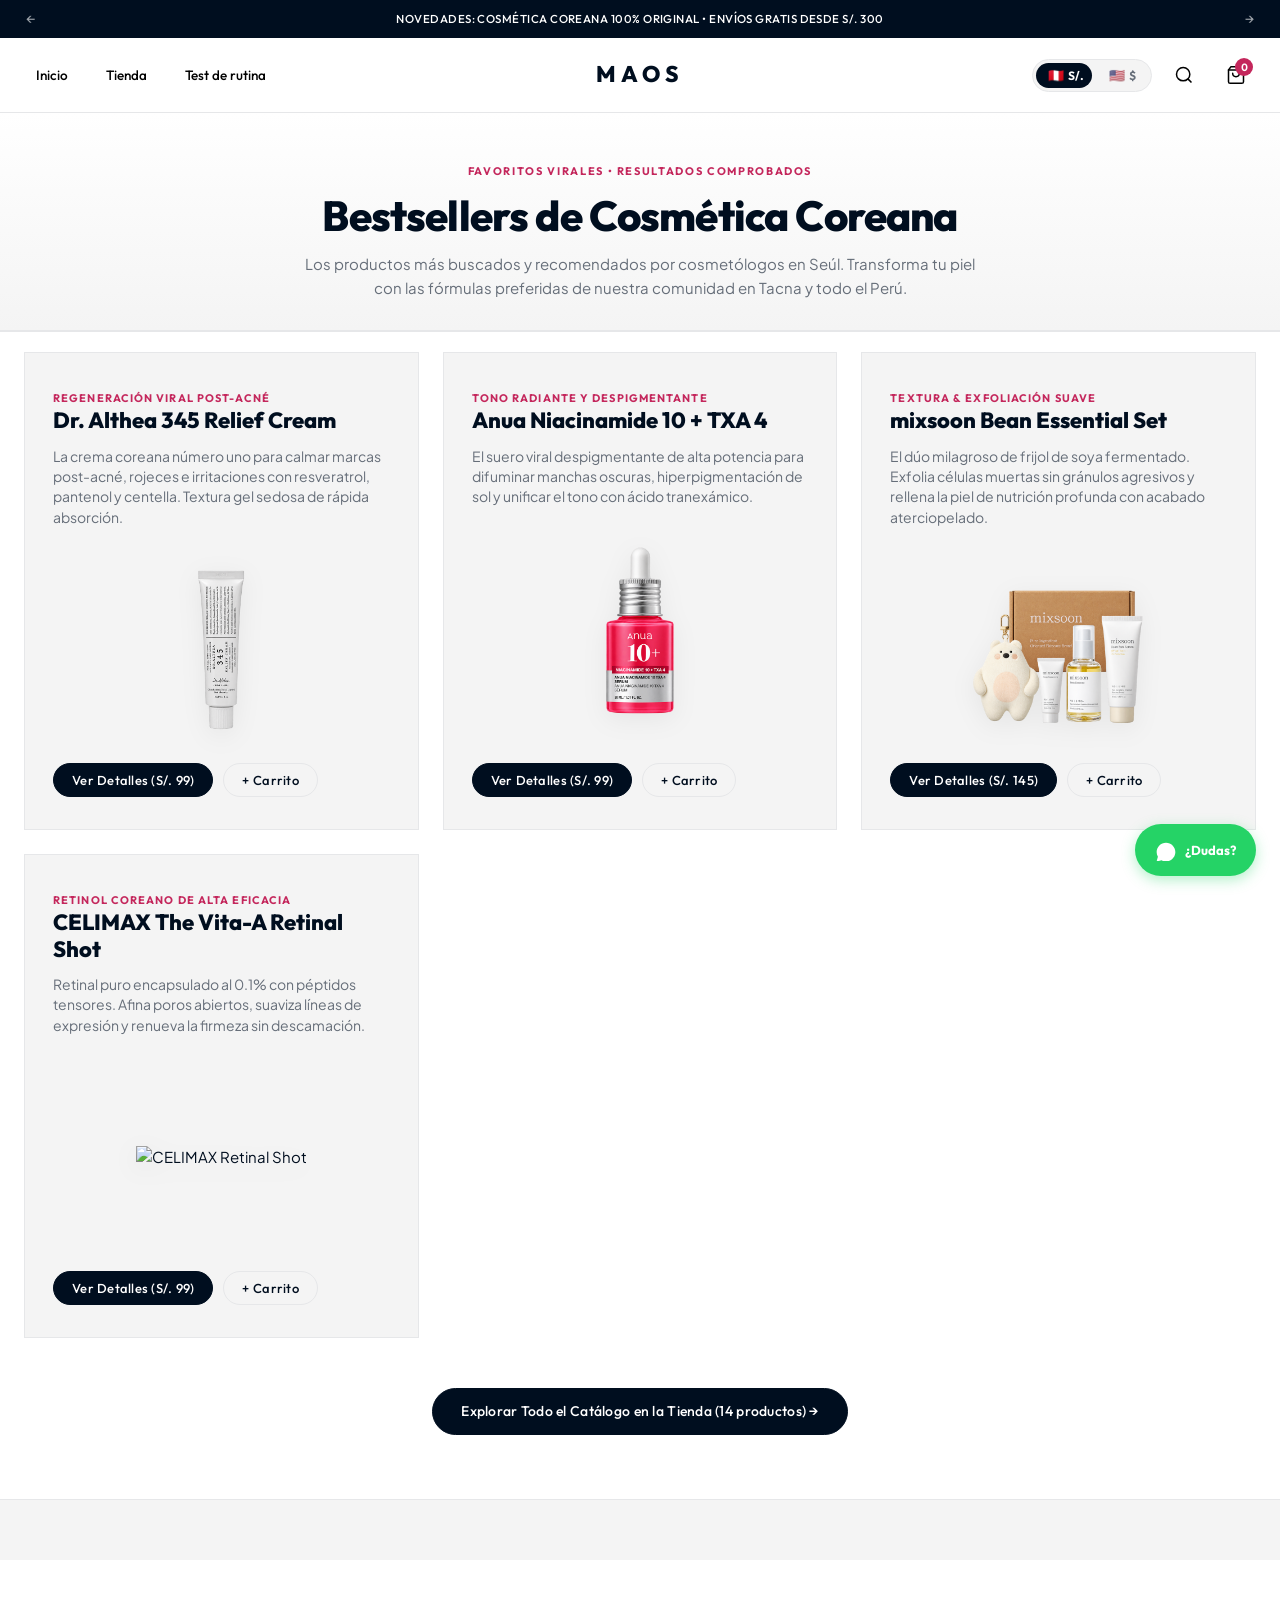
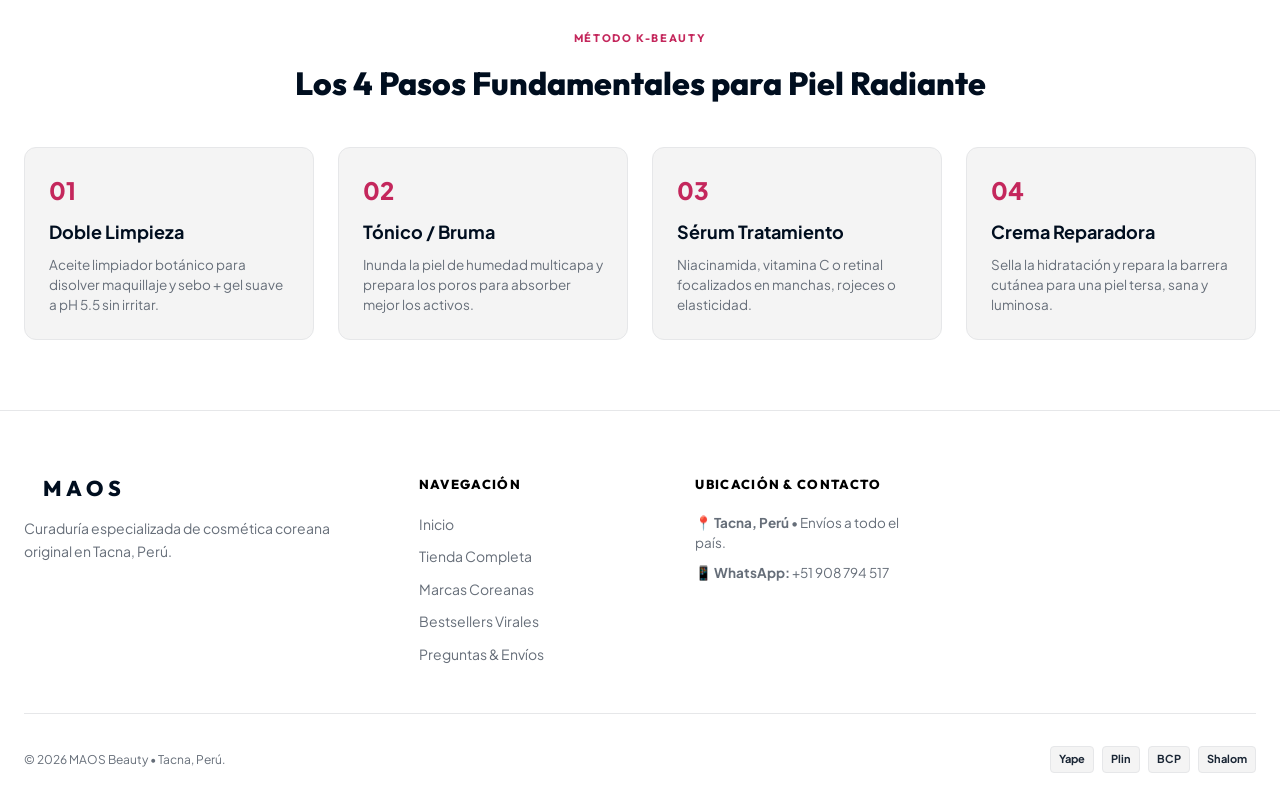
==== bestsellers.html @ 3d64fbd2 "maos.v1" ====
<!DOCTYPE html>
<html lang="es">

<head>
  <meta charset="UTF-8" />
  <meta name="viewport" content="width=device-width, initial-scale=1.0" />
  <title>Bestsellers Coreanos • MAOS Skincare Tacna, Perú</title>
  <meta name="description"
    content="Los productos de cosmética coreana más amados y virales en MAOS Tacna: Dr. Althea 345 Cream, Anua Niacinamida TXA, Mixsoon Bean Set y más." />

  <!-- Open Graph -->
  <meta property="og:title" content="Bestsellers • MAOS Skincare Coreano" />
  <meta property="og:description" content="Las fórmulas coreanas virales con resultados comprobados en Tacna y Perú." />
  <meta property="og:type" content="website" />
  <meta property="og:image" content="assets/hero_lifestyle.jpg" />

  <!-- Google Fonts & Stylesheet -->
  <link rel="stylesheet" href="index.css?v=9" />
  <link rel="icon" href="assets/logo.png" type="image/png" />
</head>

<body>

  <!-- TOP ANNOUNCEMENT BAR (From reference screenshot 1 & 2) -->
  <div class="top-announcement-bar" id="announcementBar">
    <button class="announcement-nav-btn" id="announcementPrev" aria-label="Anterior">←</button>
    <div class="announcement-text-wrap">
      <span class="announcement-text" id="announcementText">
        Novedades: Cosmética Coreana 100% Original • Envíos gratis desde S/. 300
      </span>
    </div>
    <button class="announcement-nav-btn" id="announcementNext" aria-label="Siguiente">→</button>
  </div>

  <!-- SITE HEADER (Desktop: 3 Options • Mobile: Screenshot 2, 3, 5) -->
  <header class="site-header">
    <div class="header-container">
      <!-- Mobile Left Cluster: 2-line Minimalist Hamburger + Search (Screenshot 2, 3, 5) -->
      <div class="header-left-cluster">
        <button class="mobile-menu-toggle" id="mobileMenuToggle" onclick="openMobileMenu()" aria-label="Abrir menú">
          <svg viewBox="0 0 24 24" width="22" height="22" fill="none" stroke="currentColor" stroke-width="2" stroke-linecap="round">
            <line x1="4" y1="9" x2="20" y2="9"></line>
            <line x1="4" y1="15" x2="20" y2="15"></line>
          </svg>
        </button>
        <a href="tienda.html" class="header-search-icon-btn" title="Buscar productos" aria-label="Buscar">
          <svg viewBox="0 0 24 24" width="20" height="20" fill="none" stroke="currentColor" stroke-width="2" stroke-linecap="round" stroke-linejoin="round">
            <circle cx="11" cy="11" r="8"></circle>
            <line x1="21" y1="21" x2="16.65" y2="16.65"></line>
          </svg>
        </a>
      </div>

      <!-- Desktop Left Navigation: EXACTLY 3 OPTIONS (Inicio, Tienda, Test de rutina) -->
      <nav class="nav-left" id="navLeft" aria-label="Navegación principal">
        <a href="index.html" class="nav-link">Inicio</a>
        <a href="tienda.html" class="nav-link">Tienda</a>
        <a href="#rutinas" class="nav-link" id="navRutinaLink" onclick="openQuiz(); return false;">Test de rutina</a>
      </nav>

      <!-- Center Brand Logo (Pure SVG "MAOS") -->
      <div class="brand-center">
        <a href="index.html" class="brand-logo-wrap" aria-label="MAOS Skincare Inicio">
          <svg class="brand-logo-svg" viewBox="0 0 140 34" width="130" height="32" fill="currentColor">
            <text x="50%" y="25" text-anchor="middle" font-family="'Outfit', sans-serif" font-size="26" font-weight="800" letter-spacing="0.22em">MAOS</text>
          </svg>
        </a>
      </div>

      <!-- Right Utility Cluster -->
      <div class="header-utilities">
        <!-- Currency Toggle Switch (Soles ↔ USD) -->
        <div class="currency-toggle" id="currencyToggle" title="Cambiar moneda" role="radiogroup">
          <div class="currency-toggle-slider" id="currencySlider"></div>
          <button class="currency-toggle-btn active" data-currency="PEN" role="radio" aria-checked="true"><span class="currency-flag">🇵🇪</span> S/.</button>
          <button class="currency-toggle-btn" data-currency="USD" role="radio" aria-checked="false"><span class="currency-flag">🇺🇸</span> $</button>
        </div>

        <a href="tienda.html" class="icon-btn desktop-search-btn" title="Buscar productos" aria-label="Buscar">
          <svg viewBox="0 0 24 24" fill="none" stroke="currentColor"><circle cx="11" cy="11" r="8"></circle><line x1="21" y1="21" x2="16.65" y2="16.65"></line></svg>
        </a>

        <button class="icon-btn header-cart-btn" id="cartBtn" onclick="openCart()" title="Ver carrito" aria-label="Carrito">
          <svg viewBox="0 0 24 24" width="22" height="22" fill="none" stroke="currentColor" stroke-width="1.8" stroke-linecap="round" stroke-linejoin="round">
            <path d="M6 2L3 6v14a2 2 0 0 0 2 2h14a2 2 0 0 0 2-2V6l-3-4z"></path>
            <line x1="3" y1="6" x2="21" y2="6"></line>
            <path d="M16 10a4 4 0 0 1-8 0"></path>
          </svg>
          <span class="cart-badge" id="cartBadge">0</span>
        </button>
      </div>
    </div>
  </header>

  <!-- MOBILE FULLSCREEN DRAWER (Inspired by A-dam Screenshot 1) -->
  <div class="mobile-drawer-overlay" id="mobileDrawerOverlay"></div>
  <aside class="mobile-menu-drawer" id="mobileMenuDrawer" aria-hidden="true">
    <div class="mobile-drawer-header">
      <div class="mobile-drawer-left">
        <button class="mobile-drawer-close-btn" id="mobileDrawerClose" aria-label="Cerrar menú">
          <svg viewBox="0 0 24 24" width="22" height="22" fill="none" stroke="currentColor" stroke-width="2" stroke-linecap="round">
            <line x1="18" y1="6" x2="6" y2="18"></line>
            <line x1="6" y1="6" x2="18" y2="18"></line>
          </svg>
        </button>
        <a href="tienda.html" class="mobile-drawer-search-btn" title="Buscar productos" onclick="closeMobileMenu();">
          <svg viewBox="0 0 24 24" width="20" height="20" fill="none" stroke="currentColor" stroke-width="2" stroke-linecap="round" stroke-linejoin="round">
            <circle cx="11" cy="11" r="8"></circle>
            <line x1="21" y1="21" x2="16.65" y2="16.65"></line>
          </svg>
        </a>
      </div>
      <div class="mobile-drawer-brand">
        <svg viewBox="0 0 140 34" width="110" height="26" fill="currentColor">
          <text x="50%" y="24" text-anchor="middle" font-family="'Outfit', sans-serif" font-size="24" font-weight="800" letter-spacing="0.22em">MAOS</text>
        </svg>
      </div>
      <div class="mobile-drawer-right">
        <button class="icon-btn" onclick="closeMobileMenu(); openCart();" aria-label="Carrito">
          <svg viewBox="0 0 24 24" width="22" height="22" fill="none" stroke="currentColor" stroke-width="1.8">
            <path d="M6 2L3 6v14a2 2 0 0 0 2 2h14a2 2 0 0 0 2-2V6l-3-4z"></path>
            <line x1="3" y1="6" x2="21" y2="6"></line>
            <path d="M16 10a4 4 0 0 1-8 0"></path>
          </svg>
          <span class="cart-badge mobile-menu-cart-badge">0</span>
        </button>
      </div>
    </div>

    <!-- Big Bold Navigation Links (Screenshot 1: Shop, Campaigns, Over ons...) -->
    <nav class="mobile-drawer-nav">
      <a href="index.html" class="mobile-drawer-link">Inicio</a>
      <a href="tienda.html" class="mobile-drawer-link">Tienda</a>
      <a href="#rutinas" class="mobile-drawer-link" onclick="closeMobileMenu(); openQuiz(); return false;">Test de rutina</a>
    </nav>

    <!-- Bottom Footer of Drawer (Screenshot 1) -->
    <div class="mobile-drawer-footer">
      <div class="mobile-drawer-socials">
        <a href="https://instagram.com" target="_blank" aria-label="Instagram" class="mobile-social-icon">
          <svg viewBox="0 0 24 24" width="20" height="20" fill="none" stroke="currentColor" stroke-width="2"><rect x="2" y="2" width="20" height="20" rx="5" ry="5"></rect><path d="M16 11.37A4 4 0 1 1 12.63 8 4 4 0 0 1 16 11.37z"></path><line x1="17.5" y1="6.5" x2="17.51" y2="6.5"></line></svg>
        </a>
        <a href="https://tiktok.com" target="_blank" aria-label="TikTok" class="mobile-social-icon">
          <svg viewBox="0 0 24 24" width="20" height="20" fill="currentColor"><path d="M19.59 6.69a4.83 4.83 0 0 1-3.77-4.25V2h-3.45v13.67a2.89 2.89 0 0 1-5.2 1.74 2.89 2.89 0 0 1 2.31-4.64 2.93 2.93 0 0 1 .88.13V9.4a6.84 6.84 0 0 0-1-.05A6.33 6.33 0 0 0 3 15.68 6.34 6.34 0 0 0 9.34 22a6.34 6.34 0 0 0 6.34-6.34V9.05a8.21 8.21 0 0 0 4.91 1.64v-3.5a4.78 4.78 0 0 1-1-.5z"/></svg>
        </a>
        <a href="https://wa.me/51908794517" target="_blank" aria-label="WhatsApp" class="mobile-social-icon">
          <svg viewBox="0 0 24 24" width="20" height="20" fill="currentColor"><path d="M12.031 6.172c-3.181 0-5.767 2.586-5.768 5.766-.001 1.298.38 2.27 1.019 3.287l-.582 2.128 2.182-.573c.978.58 1.911.928 3.145.929 3.178 0 5.767-2.587 5.768-5.766.001-3.187-2.575-5.77-5.764-5.771zm3.392 8.244c-.144.405-.837.774-1.17.824-.299.045-.677.063-1.092-.069-.252-.08-.575-.187-.988-.365-1.739-.751-2.874-2.502-2.961-2.617-.087-.116-.708-.94-.708-1.793s.448-1.273.607-1.446c.159-.173.346-.217.462-.217l.332.007c.106.005.249-.04.39.299.144.347.491 1.2.534 1.287.043.087.072.188.014.303-.058.116-.087.188-.173.289l-.26.303c-.087.087-.177.182-.076.356.101.174.449.741.964 1.201.662.591 1.221.774 1.394.861.174.086.275.072.376-.044.101-.116.433-.506.549-.68.116-.173.231-.144.39-.086s1.011.477 1.184.564.289.13.332.202c.045.072.045.419-.1.824zm-3.423-10.416c-5.632 0-10.21 4.578-10.21 10.209 0 1.802.47 3.558 1.365 5.109l-1.455 5.314 5.457-1.432c1.488.812 3.167 1.24 4.843 1.241 5.631 0 10.21-4.578 10.21-10.209 0-5.631-4.579-10.231-10.21-10.231z"/></svg>
        </a>
      </div>
      
      <div class="mobile-drawer-bottom-bar">
        <div class="mobile-currency-select-wrap">
          <span id="mobileCurrencyFlag">🇵🇪</span>
          <select id="mobileCurrencySelect" aria-label="Cambiar moneda">
            <option value="PEN" selected>Soles (S/.)</option>
            <option value="USD">USD ($)</option>
          </select>
        </div>
        <a href="https://wa.me/51908794517" target="_blank" class="mobile-drawer-whatsapp-link">
          <svg viewBox="0 0 24 24" width="16" height="16" fill="currentColor">
            <path d="M12.031 6.172c-3.181 0-5.767 2.586-5.768 5.766-.001 1.298.38 2.27 1.019 3.287l-.582 2.128 2.182-.573c.978.58 1.911.928 3.145.929 3.178 0 5.767-2.587 5.768-5.766.001-3.187-2.575-5.77-5.764-5.771zm3.392 8.244c-.144.405-.837.774-1.17.824-.299.045-.677.063-1.092-.069-.252-.08-.575-.187-.988-.365-1.739-.751-2.874-2.502-2.961-2.617-.087-.116-.708-.94-.708-1.793s.448-1.273.607-1.446c.159-.173.346-.217.462-.217l.332.007c.106.005.249-.04.39.299.144.347.491 1.2.534 1.287.043.087.072.188.014.303-.058.116-.087.188-.173.289l-.26.303c-.087.087-.177.182-.076.356.101.174.449.741.964 1.201.662.591 1.221.774 1.394.861.174.086.275.072.376-.044.101-.116.433-.506.549-.68.116-.173.231-.144.39-.086s1.011.477 1.184.564.289.13.332.202c.045.072.045.419-.1.824zm-3.423-10.416c-5.632 0-10.21 4.578-10.21 10.209 0 1.802.47 3.558 1.365 5.109l-1.455 5.314 5.457-1.432c1.488.812 3.167 1.24 4.843 1.241 5.631 0 10.21-4.578 10.21-10.209 0-5.631-4.579-10.231-10.21-10.231z"/>
          </svg>
          <span>Asesoría Tacna</span>
        </a>
      </div>
    </div>
  </aside>

  <main>
    <!-- PAGE HERO -->
    <section class="catalog-page-hero">
      <div class="container">
        <div class="catalog-page-hero-inner">
          <span class="editorial-eyebrow">FAVORITOS VIRALES • RESULTADOS COMPROBADOS</span>
          <h1 class="catalog-hero-title">Bestsellers de Cosmética Coreana</h1>
          <p class="catalog-hero-desc">
            Los productos más buscados y recomendados por cosmetólogos en Seúl. Transforma tu piel con las fórmulas preferidas de nuestra comunidad en Tacna y todo el Perú.
          </p>
        </div>
      </div>
    </section>

    <!-- SPOTLIGHT GRID -->
    <section class="featured-spotlight-section" style="padding-top: 20px;">
      <div class="container">
        <div class="spotlight-grid">
          <!-- Spotlight 1 -->
          <div class="spotlight-card">
            <div>
              <span class="spotlight-eyebrow">REGENERACIÓN VIRAL POST-ACNÉ</span>
              <h3 class="spotlight-title">Dr. Althea 345 Relief Cream</h3>
              <p class="spotlight-desc">
                La crema coreana número uno para calmar marcas post-acné, rojeces e irritaciones con resveratrol, pantenol y centella. Textura gel sedosa de rápida absorción.
              </p>
            </div>
            <div class="spotlight-img-wrap">
              <img src="assets/products/dr-althea-345-relief-cream.png" alt="Dr Althea 345 Relief Cream" />
            </div>
            <div style="display: flex; gap: 10px; margin-top: auto;">
              <button class="btn-pill btn-pill-primary btn-pill-sm" onclick="openQuickView('dr-althea-345-relief-cream')">
                Ver Detalles (S/. 99)
              </button>
              <button class="btn-pill btn-pill-ghost btn-pill-sm" onclick="addToCartDirect('dr-althea-345-relief-cream')">
                + Carrito
              </button>
            </div>
          </div>

          <!-- Spotlight 2 -->
          <div class="spotlight-card">
            <div>
              <span class="spotlight-eyebrow">TONO RADIANTE Y DESPIGMENTANTE</span>
              <h3 class="spotlight-title">Anua Niacinamide 10 + TXA 4</h3>
              <p class="spotlight-desc">
                El suero viral despigmentante de alta potencia para difuminar manchas oscuras, hiperpigmentación de sol y unificar el tono con ácido tranexámico.
              </p>
            </div>
            <div class="spotlight-img-wrap">
              <img src="assets/products/anua-niacinamide-10-txa-4.png" alt="Anua Niacinamide TXA Serum" />
            </div>
            <div style="display: flex; gap: 10px; margin-top: auto;">
              <button class="btn-pill btn-pill-primary btn-pill-sm" onclick="openQuickView('anua-niacinamide-10-txa-4')">
                Ver Detalles (S/. 99)
              </button>
              <button class="btn-pill btn-pill-ghost btn-pill-sm" onclick="addToCartDirect('anua-niacinamide-10-txa-4')">
                + Carrito
              </button>
            </div>
          </div>

          <!-- Spotlight 3 -->
          <div class="spotlight-card">
            <div>
              <span class="spotlight-eyebrow">TEXTURA & EXFOLIACIÓN SUAVE</span>
              <h3 class="spotlight-title">mixsoon Bean Essential Set</h3>
              <p class="spotlight-desc">
                El dúo milagroso de frijol de soya fermentado. Exfolia células muertas sin gránulos agresivos y rellena la piel de nutrición profunda con acabado aterciopelado.
              </p>
            </div>
            <div class="spotlight-img-wrap">
              <img src="assets/products/mixsoon-bean-essential-skincare-set.png" alt="mixsoon Bean Essential Set" />
            </div>
            <div style="display: flex; gap: 10px; margin-top: auto;">
              <button class="btn-pill btn-pill-primary btn-pill-sm" onclick="openQuickView('mixsoon-bean-essential-skincare-set')">
                Ver Detalles (S/. 145)
              </button>
              <button class="btn-pill btn-pill-ghost btn-pill-sm" onclick="addToCartDirect('mixsoon-bean-essential-skincare-set')">
                + Carrito
              </button>
            </div>
          </div>

          <!-- Spotlight 4 -->
          <div class="spotlight-card">
            <div>
              <span class="spotlight-eyebrow">RETINOL COREANO DE ALTA EFICACIA</span>
              <h3 class="spotlight-title">CELIMAX The Vita-A Retinal Shot</h3>
              <p class="spotlight-desc">
                Retinal puro encapsulado al 0.1% con péptidos tensores. Afina poros abiertos, suaviza líneas de expresión y renueva la firmeza sin descamación.
              </p>
            </div>
            <div class="spotlight-img-wrap">
              <img src="assets/products/celimax-the-vita-a-retinal-shot-tightening-booster.png" alt="CELIMAX Retinal Shot" />
            </div>
            <div style="display: flex; gap: 10px; margin-top: auto;">
              <button class="btn-pill btn-pill-primary btn-pill-sm" onclick="openQuickView('celimax-the-vita-a-retinal-shot-tightening-booster')">
                Ver Detalles (S/. 99)
              </button>
              <button class="btn-pill btn-pill-ghost btn-pill-sm" onclick="addToCartDirect('celimax-the-vita-a-retinal-shot-tightening-booster')">
                + Carrito
              </button>
            </div>
          </div>
        </div>

        <div style="text-align: center; margin-top: 50px;">
          <a href="tienda.html" class="btn-pill btn-pill-primary">
            Explorar Todo el Catálogo en la Tienda (14 productos) →
          </a>
        </div>
      </div>
    </section>

    <!-- ROUTINE STEPS GUIDE -->
    <section class="routine-steps-section" style="padding: 70px 0; background: #fff; margin-top: 60px;">
      <div class="container">
        <div style="text-align: center; margin-bottom: 40px;">
          <span class="editorial-eyebrow">MÉTODO K-BEAUTY</span>
          <h2 style="font-family: var(--font-display); font-size: 32px; font-weight: 800; color: var(--color-midcurrent-navy);">
            Los 4 Pasos Fundamentales para Piel Radiante
          </h2>
        </div>

        <div style="display: grid; grid-template-columns: repeat(auto-fit, minmax(240px, 1fr)); gap: 24px;">
          <div style="background: var(--color-morning-mist); padding: 24px; border-radius: 12px; border: 1px solid var(--color-cloud-veil);">
            <span style="font-size: 24px; font-weight: 800; color: var(--color-deep-cobalt);">01</span>
            <h3 style="font-size: 18px; margin: 10px 0;">Doble Limpieza</h3>
            <p style="font-size: 13.5px; color: var(--color-slate-gray); line-height: 1.5;">Aceite limpiador botánico para disolver maquillaje y sebo + gel suave a pH 5.5 sin irritar.</p>
          </div>
          <div style="background: var(--color-morning-mist); padding: 24px; border-radius: 12px; border: 1px solid var(--color-cloud-veil);">
            <span style="font-size: 24px; font-weight: 800; color: var(--color-deep-cobalt);">02</span>
            <h3 style="font-size: 18px; margin: 10px 0;">Tónico / Bruma</h3>
            <p style="font-size: 13.5px; color: var(--color-slate-gray); line-height: 1.5;">Inunda la piel de humedad multicapa y prepara los poros para absorber mejor los activos.</p>
          </div>
          <div style="background: var(--color-morning-mist); padding: 24px; border-radius: 12px; border: 1px solid var(--color-cloud-veil);">
            <span style="font-size: 24px; font-weight: 800; color: var(--color-deep-cobalt);">03</span>
            <h3 style="font-size: 18px; margin: 10px 0;">Sérum Tratamiento</h3>
            <p style="font-size: 13.5px; color: var(--color-slate-gray); line-height: 1.5;">Niacinamida, vitamina C o retinal focalizados en manchas, rojeces o elasticidad.</p>
          </div>
          <div style="background: var(--color-morning-mist); padding: 24px; border-radius: 12px; border: 1px solid var(--color-cloud-veil);">
            <span style="font-size: 24px; font-weight: 800; color: var(--color-deep-cobalt);">04</span>
            <h3 style="font-size: 18px; margin: 10px 0;">Crema Reparadora</h3>
            <p style="font-size: 13.5px; color: var(--color-slate-gray); line-height: 1.5;">Sella la hidratación y repara la barrera cutánea para una piel tersa, sana y luminosa.</p>
          </div>
        </div>
      </div>
    </section>
  </main>

  <!-- QUICK VIEW & CART MODALS -->
  <div class="modal-backdrop" id="quickViewModal" aria-hidden="true">
    <div class="quickview-card" role="dialog" aria-modal="true">
      <button class="modal-close-btn" id="quickViewClose" aria-label="Cerrar modal">✕</button>
      <div id="quickViewBody" style="display: contents;"></div>
    </div>
  </div>

  <div class="modal-backdrop" id="quizModal" aria-hidden="true">
    <div class="quiz-card" role="dialog" aria-modal="true">
      <button class="modal-close-btn" id="quizClose" aria-label="Cerrar test">✕</button>
      <div class="quiz-step active" id="quizStep1">
        <h3>Paso 1: ¿Cómo describirías tu piel?</h3>
        <p class="subtitle">Selecciona la opción que mejor represente tu estado diario:</p>
        <div class="quiz-options-grid">
          <button class="quiz-opt-btn" onclick="selectQuizType('grasa')"><strong>Mixta a Grasa</strong></button>
          <button class="quiz-opt-btn" onclick="selectQuizType('seca')"><strong>Seca a Deshidratada</strong></button>
          <button class="quiz-opt-btn" onclick="selectQuizType('sensible')"><strong>Sensible / Reactiva</strong></button>
          <button class="quiz-opt-btn" onclick="selectQuizType('normal')"><strong>Equilibrada / Normal</strong></button>
        </div>
      </div>
      <div class="quiz-step" id="quizStep2">
        <h3>Paso 2: ¿Cuál es tu objetivo prioritario?</h3>
        <div class="quiz-options-grid">
          <button class="quiz-opt-btn" onclick="selectQuizGoal('manchas')"><strong>Manchas & Tono</strong></button>
          <button class="quiz-opt-btn" onclick="selectQuizGoal('rojeces')"><strong>Calmar Rojeces</strong></button>
          <button class="quiz-opt-btn" onclick="selectQuizGoal('antiedad')"><strong>Firmeza & Poros</strong></button>
          <button class="quiz-opt-btn" onclick="selectQuizGoal('hidratacion')"><strong>Glass Skin</strong></button>
        </div>
      </div>
      <div class="quiz-step" id="quizStep3">
        <h3>¡Tu Diagnóstico de Belleza está Listo!</h3>
        <div id="quizResultsContainer"></div>
      </div>
    </div>
  </div>

  <!-- SLIDE-OUT CART DRAWER (Screenshot 4) -->
  <div class="cart-drawer-backdrop" id="cartDrawerBackdrop" aria-hidden="true">
    <div class="cart-drawer" role="dialog" aria-modal="true" aria-labelledby="cartDrawerTitle">
      <div class="cart-drawer-header">
        <button class="cart-drawer-round-close" id="cartCloseBtn" aria-label="Cerrar carrito">
          <svg viewBox="0 0 24 24" width="18" height="18" fill="none" stroke="currentColor" stroke-width="2.5" stroke-linecap="round">
            <line x1="18" y1="6" x2="6" y2="18"></line>
            <line x1="6" y1="6" x2="18" y2="18"></line>
          </svg>
        </button>
        <div class="cart-drawer-title-wrap">
          <svg viewBox="0 0 24 24" width="20" height="20" fill="none" stroke="currentColor" stroke-width="1.8">
            <path d="M6 2L3 6v14a2 2 0 0 0 2 2h14a2 2 0 0 0 2-2V6l-3-4z"></path>
            <line x1="3" y1="6" x2="21" y2="6"></line>
            <path d="M16 10a4 4 0 0 1-8 0"></path>
          </svg>
          <h3 class="cart-drawer-title" id="cartDrawerTitle">
            Tu Carrito <span id="cartHeaderCount">(0)</span>
          </h3>
        </div>
      </div>

      <!-- Free Shipping Meter (Threshold: S/. 300) -->
      <div class="cart-shipping-meter">
        <div class="shipping-meter-text" id="cartShippingStatus">
          Te faltan <strong>S/. 300</strong> para obtener <strong>ENVÍO GRATIS</strong>
        </div>
        <div class="shipping-progress-track">
          <div class="shipping-progress-bar" id="cartShippingBar"></div>
        </div>
      </div>

      <!-- Items List -->
      <div class="cart-items-container" id="cartItemsList">
        <!-- Injected by app.js -->
      </div>

      <!-- Cart Drawer Footer (Screenshot 4) -->
      <div class="cart-drawer-footer">
        <div class="cart-summary-total-row">
          <span class="cart-total-label">TOTAL</span>
          <span class="cart-total-value" id="cartTotal">S/. 0</span>
        </div>

        <div class="cart-footer-actions">
          <button class="btn-whatsapp-checkout" id="btnWhatsAppCheckout">
            Finalizar Pedido por WhatsApp
          </button>
        </div>
        <p class="cart-checkout-disclaimer">
          Precios en Soles (o USD) • Envíos a todo el Perú desde Tacna
        </p>
      </div>
    </div>
  </div>

  <button class="whatsapp-widget" id="whatsappWidget" aria-label="WhatsApp">
    <svg viewBox="0 0 24 24"><path d="M12.031 6.172c-3.181 0-5.767 2.586-5.768 5.766-.001 1.298.38 2.27 1.019 3.287l-.582 2.128 2.182-.573c.978.58 1.911.928 3.145.929 3.178 0 5.767-2.587 5.768-5.766.001-3.187-2.575-5.77-5.764-5.771zm3.392 8.244c-.144.405-.837.774-1.17.824-.299.045-.677.063-1.092-.069-.252-.08-.575-.187-.988-.365-1.739-.751-2.874-2.502-2.961-2.617-.087-.116-.708-.94-.708-1.793s.448-1.273.607-1.446c.159-.173.346-.217.462-.217l.332.007c.106.005.249-.04.39.299.144.347.491 1.2.534 1.287.043.087.072.188.014.303-.058.116-.087.188-.173.289l-.26.303c-.087.087-.177.182-.076.356.101.174.449.741.964 1.201.662.591 1.221.774 1.394.861.174.086.275.072.376-.044.101-.116.433-.506.549-.68.116-.173.231-.144.39-.086s1.011.477 1.184.564.289.13.332.202c.045.072.045.419-.1.824zm-3.423-10.416c-5.632 0-10.21 4.578-10.21 10.209 0 1.802.47 3.558 1.365 5.109l-1.455 5.314 5.457-1.432c1.488.812 3.167 1.24 4.843 1.241 5.631 0 10.21-4.578 10.21-10.209 0-5.631-4.579-10.231-10.21-10.231z" /></svg>
    <span>¿Dudas?</span>
  </button>

  <div class="toast-container" id="toastContainer"></div>

  <!-- SITE FOOTER -->
  <footer class="site-footer">
    <div class="container">
      <div class="footer-top-grid">
        <div class="footer-brand-col">
          <svg class="footer-logo-svg" viewBox="0 0 140 34" width="120" height="28" fill="var(--color-midcurrent-navy)"><text x="50%" y="25" text-anchor="middle" font-family="'Outfit', sans-serif" font-size="26" font-weight="800" letter-spacing="0.22em">MAOS</text></svg>
          <p>Curaduría especializada de cosmética coreana original en Tacna, Perú.</p>
        </div>
        <div class="footer-col">
          <h4>Navegación</h4>
          <ul>
            <li><a href="index.html">Inicio</a></li>
            <li><a href="tienda.html">Tienda Completa</a></li>
            <li><a href="marcas.html">Marcas Coreanas</a></li>
            <li><a href="bestsellers.html">Bestsellers Virales</a></li>
            <li><a href="preguntas.html">Preguntas & Envíos</a></li>
          </ul>
        </div>
        <div class="footer-col">
          <h4>Ubicación & Contacto</h4>
          <p style="font-size: 13.5px; color: var(--color-slate-gray); margin-bottom: 10px;">📍 <strong>Tacna, Perú</strong> • Envíos a todo el país.</p>
          <p style="font-size: 13.5px; color: var(--color-slate-gray); margin-bottom: 14px;">📱 <strong>WhatsApp:</strong> +51 908 794 517</p>
        </div>
      </div>
      <div class="footer-bottom-row">
        <div>© 2026 MAOS Beauty • Tacna, Perú.</div>
        <div class="footer-payment-badges"><span class="pay-badge">Yape</span><span class="pay-badge">Plin</span><span class="pay-badge">BCP</span><span class="pay-badge">Shalom</span></div>
      </div>
    </div>
  </footer>

  <script src="app.js?v=9"></script>
</body>

</html>
---- index.css ----
/* ==========================================================================
   MAOS SKINCARE — DESIGN SYSTEM BASED ON DESIGN.md
   "morning surf over a curated product shelf — a light, airy canvas where honest
   basics and ocean-toned photography do the talking."
   ========================================================================== */

@import url('https://fonts.googleapis.com/css2?family=Outfit:wght@300;400;500;600;700;800;900&family=Plus+Jakarta+Sans:wght@400;500;600;700;800&display=swap');

:root {
  /* Colors from DESIGN.md */
  --color-midcurrent-navy: #000e1f;
  --color-deep-cobalt: #c4275c;
  --color-twilight-slate: #1a2635;
  --color-graphite: #000000;
  --color-paper-white: #ffffff;
  --color-morning-mist: #f4f4f4;
  --color-cloud-veil: #e6e7e9;
  --color-soft-stone: #dcdddf;
  --color-slate-gray: #666e79;
  --color-sunbeam: #fff48d;

  /* Brand Warm Sand Accent (derived from Maos Logo) */
  --color-sand-warm: #f5efeb;
  --color-espresso: #211b18;

  /* Typography — Font Families */
  --font-display: 'Outfit', -apple-system, BlinkMacSystemFont, "Segoe UI", Roboto, sans-serif;
  --font-body: 'Plus Jakarta Sans', -apple-system, BlinkMacSystemFont, "Segoe UI", Roboto, sans-serif;

  /* Typography — Scale */
  --text-caption: 11px;
  --leading-caption: 1.4;
  --text-body: 15px;
  --leading-body: 1.5;
  --text-subheading: 20px;
  --leading-subheading: 1.25;
  --text-heading-sm: 26px;
  --leading-heading-sm: 1.2;
  --text-heading: 32px;
  --leading-heading: 1.1;
  --text-heading-lg: 46px;
  --leading-heading-lg: 1.08;
  --text-display: 68px;
  --leading-display: 1.0;

  /* Typography — Weights */
  --font-weight-regular: 400;
  --font-weight-medium: 500;
  --font-weight-bold: 700;
  --font-weight-black: 900;

  /* Spacing */
  --spacing-4: 4px;
  --spacing-6: 6px;
  --spacing-8: 8px;
  --spacing-10: 10px;
  --spacing-12: 12px;
  --spacing-14: 14px;
  --spacing-16: 16px;
  --spacing-20: 20px;
  --spacing-24: 24px;
  --spacing-32: 32px;
  --spacing-40: 40px;
  --spacing-48: 48px;
  --spacing-64: 64px;
  --spacing-72: 72px;

  /* Layout */
  --page-max-width: 1280px;
  --section-gap: 64px;
  --card-padding: 18px;
  --element-gap: 12px;

  /* Border Radius */
  --radius-tags: 30px;
  --radius-cards: 0px;
  --radius-links: 30px;
  --radius-inputs: 30px;
  --radius-buttons: 30px;
  --radius-producttiles: 0px;

  /* Surfaces */
  --surface-page-canvas: #f4f4f4;
  --surface-product-card: #ffffff;
  --surface-elevated-brand: #000e1f;
  --surface-brand-accent: #c4275c;

  /* Transitions */
  --transition-fast: 0.18s ease;
  --transition-normal: 0.28s cubic-bezier(0.16, 1, 0.3, 1);
  --transition-slow: 0.45s cubic-bezier(0.16, 1, 0.3, 1);
}

/* ==========================================================================
   RESET & BASE STYLES
   ========================================================================== */
*,
*::before,
*::after {
  box-sizing: border-box;
  margin: 0;
  padding: 0;
}

html {
  scroll-behavior: smooth;
  font-size: 16px;
  -webkit-text-size-adjust: 100%;
  overflow-x: hidden;
  max-width: 100vw;
}

body {
  background-color: var(--surface-page-canvas);
  color: var(--color-midcurrent-navy);
  font-family: var(--font-body);
  font-size: var(--text-body);
  line-height: var(--leading-body);
  font-weight: var(--font-weight-regular);
  -webkit-font-smoothing: antialiased;
  -moz-osx-font-smoothing: grayscale;
  overflow-x: hidden;
}

img,
svg {
  display: block;
  max-width: 100%;
}

a {
  color: inherit;
  text-decoration: none;
}

button {
  background: none;
  border: none;
  font-family: inherit;
  cursor: pointer;
  color: inherit;
}

input,
select,
textarea {
  font-family: inherit;
  font-size: inherit;
}

.container {
  width: 100%;
  max-width: var(--page-max-width);
  margin-left: auto;
  margin-right: auto;
  padding-left: var(--spacing-24);
  padding-right: var(--spacing-24);
}

/* ==========================================================================
   ANNOUNCEMENT BAR (DESIGN.md: Deep Cobalt #c4275c, 36px, Paper White text)
   ========================================================================== */
.announcement-bar {
  background-color: var(--surface-brand-accent);
  color: var(--color-paper-white);
  height: 38px;
  display: flex;
  align-items: center;
  justify-content: center;
  position: relative;
  z-index: 100;
  font-family: var(--font-display);
  font-size: 12px;
  font-weight: var(--font-weight-medium);
  letter-spacing: 0.05em;
  text-transform: uppercase;
  padding: 0 var(--spacing-16);
  user-select: none;
}

.announcement-content {
  display: flex;
  align-items: center;
  justify-content: center;
  gap: var(--spacing-12);
  width: 100%;
  max-width: 900px;
  text-align: center;
}

.announcement-text {
  transition: opacity var(--transition-fast);
  white-space: nowrap;
  overflow: hidden;
  text-overflow: ellipsis;
}

.announcement-btn {
  color: var(--color-paper-white);
  opacity: 0.75;
  padding: 4px 8px;
  transition: opacity var(--transition-fast), transform var(--transition-fast);
  display: flex;
  align-items: center;
  justify-content: center;
}

.announcement-btn:hover {
  opacity: 1;
  transform: scale(1.15);
}

/* ==========================================================================
   TOP NAVIGATION (Paper White #ffffff, shadowless, centered logo)
   ========================================================================== */
.site-header {
  background-color: var(--color-paper-white);
  border-bottom: 1px solid var(--color-cloud-veil);
  position: sticky;
  top: 0;
  z-index: 90;
  transition: transform var(--transition-normal);
}

.header-container {
  display: grid;
  grid-template-columns: 1fr auto 1fr;
  align-items: center;
  height: 74px;
  max-width: var(--page-max-width);
  margin: 0 auto;
  padding: 0 var(--spacing-24);
}

.nav-left {
  display: flex;
  align-items: center;
  gap: 14px;
  white-space: nowrap;
}

.nav-link {
  font-family: var(--font-display);
  font-size: 13.5px;
  font-weight: var(--font-weight-medium);
  color: var(--color-graphite);
  padding: 6px 12px;
  border-radius: var(--radius-links);
  white-space: nowrap;
  transition: color var(--transition-fast), background-color var(--transition-fast);
}

.nav-link:hover,
.nav-link.active {
  color: var(--color-deep-cobalt);
  background-color: var(--color-morning-mist);
}

.brand-center {
  display: flex;
  align-items: center;
  justify-content: center;
}

.brand-logo-wrap {
  display: flex;
  align-items: center;
  justify-content: center;
  height: 58px;
  text-decoration: none;
}

.brand-logo-svg {
  height: 30px;
  width: auto;
  color: var(--color-midcurrent-navy);
  transition: transform var(--transition-fast), color var(--transition-fast);
}

.brand-logo-wrap:hover .brand-logo-svg {
  transform: scale(1.06);
  color: var(--color-deep-cobalt);
}

.header-utilities {
  display: flex;
  align-items: center;
  justify-content: flex-end;
  gap: var(--spacing-12);
}

/* ---- Premium Currency Toggle Switch ---- */
.currency-toggle {
  display: flex;
  align-items: center;
  position: relative;
  background-color: var(--color-morning-mist);
  border: 1px solid var(--color-cloud-veil);
  border-radius: var(--radius-buttons);
  padding: 3px;
  gap: 0;
  overflow: hidden;
}

.currency-toggle-slider {
  position: absolute;
  top: 3px;
  left: 3px;
  width: calc(50% - 3px);
  height: calc(100% - 6px);
  background: var(--color-midcurrent-navy);
  border-radius: calc(var(--radius-buttons) - 2px);
  transition: transform 0.3s cubic-bezier(0.16, 1, 0.3, 1);
  z-index: 0;
}

.currency-toggle-slider.right {
  transform: translateX(100%);
}

.currency-toggle-btn {
  position: relative;
  z-index: 1;
  display: flex;
  align-items: center;
  gap: 4px;
  padding: 5px 12px;
  font-family: var(--font-display);
  font-size: 12px;
  font-weight: 700;
  color: var(--color-slate-gray);
  border: none;
  background: transparent;
  cursor: pointer;
  transition: color 0.25s ease;
  white-space: nowrap;
  letter-spacing: 0.02em;
}

.currency-toggle-btn.active {
  color: var(--color-paper-white);
}

.currency-toggle-btn:not(.active):hover {
  color: var(--color-midcurrent-navy);
}

.currency-flag {
  font-size: 13px;
  line-height: 1;
}

.icon-btn {
  width: 40px;
  height: 40px;
  border-radius: 50%;
  display: flex;
  align-items: center;
  justify-content: center;
  color: var(--color-graphite);
  border: 1px solid transparent;
  position: relative;
  transition: background-color var(--transition-fast), border-color var(--transition-fast), transform var(--transition-fast);
}

.icon-btn:hover {
  background-color: var(--color-morning-mist);
  border-color: var(--color-cloud-veil);
  transform: translateY(-1px);
}

.icon-btn svg {
  width: 20px;
  height: 20px;
  stroke-width: 1.8px;
}

.cart-badge {
  position: absolute;
  top: 2px;
  right: 2px;
  background-color: var(--color-deep-cobalt);
  color: var(--color-paper-white);
  font-size: 10px;
  font-weight: 800;
  width: 18px;
  height: 18px;
  border-radius: 50%;
  display: flex;
  align-items: center;
  justify-content: center;
  line-height: 1;
}

.mobile-menu-toggle {
  display: none;
}

/* ---- Header Left Cluster (Mobile: hamburger + search) ---- */
.header-left-cluster {
  display: none;
  align-items: center;
  gap: 4px;
}

.header-search-icon-btn {
  width: 38px;
  height: 38px;
  border-radius: 50%;
  display: flex;
  align-items: center;
  justify-content: center;
  color: var(--color-graphite);
  background: none;
  border: none;
  cursor: pointer;
  transition: background-color var(--transition-fast);
}

.header-search-icon-btn:hover {
  background-color: var(--color-morning-mist);
}

.desktop-search-btn {
  display: flex;
}

/* ==========================================================================
   TOP ANNOUNCEMENT BAR (Navy vibrant banner with arrows)
   ========================================================================== */
.top-announcement-bar {
  background-color: var(--color-midcurrent-navy);
  color: var(--color-paper-white);
  height: 38px;
  display: flex;
  align-items: center;
  justify-content: center;
  position: relative;
  z-index: 100;
  font-family: var(--font-display);
  font-size: 11.5px;
  font-weight: var(--font-weight-medium);
  letter-spacing: 0.04em;
  text-transform: uppercase;
  padding: 0 var(--spacing-16);
  user-select: none;
}

.announcement-nav-btn {
  color: var(--color-paper-white);
  opacity: 0.6;
  padding: 4px 10px;
  font-size: 14px;
  display: flex;
  align-items: center;
  justify-content: center;
  transition: opacity var(--transition-fast), transform var(--transition-fast);
  flex-shrink: 0;
}

.announcement-nav-btn:hover {
  opacity: 1;
  transform: scale(1.2);
}

.announcement-text-wrap {
  flex: 1;
  text-align: center;
  overflow: hidden;
}

.announcement-text-wrap .announcement-text {
  transition: opacity var(--transition-fast);
  white-space: nowrap;
  overflow: hidden;
  text-overflow: ellipsis;
  display: block;
}

/* ==========================================================================
   MOBILE FULLSCREEN DRAWER (A-dam Screenshot 1)
   ========================================================================== */
.mobile-drawer-overlay {
  position: fixed;
  inset: 0;
  background-color: rgba(0, 0, 0, 0.45);
  z-index: 299;
  opacity: 0;
  visibility: hidden;
  transition: opacity 0.35s ease, visibility 0.35s ease;
}

.mobile-drawer-overlay.active {
  opacity: 1;
  visibility: visible;
}

.mobile-menu-drawer {
  position: fixed;
  top: 0;
  left: 0;
  width: 100%;
  height: 100%;
  background-color: var(--color-paper-white);
  z-index: 300;
  display: flex;
  flex-direction: column;
  transform: translateX(-100%);
  transition: transform 0.4s cubic-bezier(0.16, 1, 0.3, 1);
  overflow-y: auto;
}

.mobile-menu-drawer.open {
  transform: translateX(0);
}

.mobile-drawer-header {
  display: flex;
  align-items: center;
  justify-content: space-between;
  padding: 16px 20px;
  border-bottom: 1px solid var(--color-cloud-veil);
  min-height: 60px;
}

.mobile-drawer-left {
  display: flex;
  align-items: center;
  gap: 8px;
}

.mobile-drawer-close-btn,
.mobile-drawer-search-btn {
  width: 38px;
  height: 38px;
  border-radius: 50%;
  display: flex;
  align-items: center;
  justify-content: center;
  color: var(--color-graphite);
  background: none;
  border: none;
  cursor: pointer;
  transition: background-color var(--transition-fast);
}

.mobile-drawer-close-btn:hover,
.mobile-drawer-search-btn:hover {
  background-color: var(--color-morning-mist);
}

.mobile-drawer-brand {
  display: flex;
  align-items: center;
  justify-content: center;
}

.mobile-drawer-right {
  display: flex;
  align-items: center;
}

.mobile-menu-cart-badge {
  top: 0;
  right: 0;
}

/* ---- Drawer Bold Navigation Links (Screenshot 1) ---- */
.mobile-drawer-nav {
  flex: 1;
  display: flex;
  flex-direction: column;
  padding: 48px 28px 32px;
  gap: 6px;
}

.mobile-drawer-link {
  font-family: var(--font-display);
  font-size: 32px;
  font-weight: 800;
  color: var(--color-midcurrent-navy);
  text-decoration: none;
  padding: 10px 0;
  letter-spacing: -0.02em;
  transition: color var(--transition-fast), transform var(--transition-fast);
  display: block;
}

.mobile-drawer-link:hover,
.mobile-drawer-link.active {
  color: var(--color-deep-cobalt);
}

/* ---- Drawer Footer (Socials + Currency + WhatsApp) ---- */
.mobile-drawer-footer {
  padding: 20px 28px 28px;
  border-top: 1px solid var(--color-cloud-veil);
}

.mobile-drawer-socials {
  display: flex;
  align-items: center;
  gap: 16px;
  margin-bottom: 20px;
}

.mobile-social-icon {
  width: 36px;
  height: 36px;
  border-radius: 50%;
  display: flex;
  align-items: center;
  justify-content: center;
  color: var(--color-graphite);
  border: 1px solid var(--color-cloud-veil);
  transition: all var(--transition-fast);
}

.mobile-social-icon:hover {
  background-color: var(--color-midcurrent-navy);
  border-color: var(--color-midcurrent-navy);
  color: var(--color-paper-white);
}

.mobile-drawer-bottom-bar {
  display: flex;
  align-items: center;
  justify-content: space-between;
  gap: 16px;
}

.mobile-currency-select-wrap {
  display: flex;
  align-items: center;
  gap: 6px;
  font-size: 13px;
  color: var(--color-graphite);
}

.mobile-currency-select-wrap select {
  border: 1px solid var(--color-cloud-veil);
  border-radius: 8px;
  padding: 6px 10px;
  font-size: 13px;
  font-weight: 600;
  background-color: var(--color-morning-mist);
  color: var(--color-graphite);
  cursor: pointer;
}

.mobile-drawer-whatsapp-link {
  display: flex;
  align-items: center;
  gap: 6px;
  font-size: 13px;
  font-weight: 600;
  color: #25d366;
  text-decoration: none;
  transition: opacity var(--transition-fast);
}

.mobile-drawer-whatsapp-link:hover {
  opacity: 0.8;
}

/* ==========================================================================
   CART DRAWER — Screenshot 4 Updates
   ========================================================================== */
.cart-drawer-round-close {
  width: 36px;
  height: 36px;
  border-radius: 50%;
  border: 1px solid var(--color-cloud-veil);
  display: flex;
  align-items: center;
  justify-content: center;
  color: var(--color-graphite);
  background: var(--color-paper-white);
  cursor: pointer;
  transition: all var(--transition-fast);
  flex-shrink: 0;
}

.cart-drawer-round-close:hover {
  background-color: var(--color-morning-mist);
  border-color: var(--color-midcurrent-navy);
}

.cart-drawer-title-wrap {
  display: flex;
  align-items: center;
  gap: 10px;
  flex: 1;
}

.cart-drawer-title-wrap svg {
  flex-shrink: 0;
}

.cart-summary-total-row {
  display: flex;
  align-items: center;
  justify-content: space-between;
  padding-bottom: 14px;
  margin-bottom: 8px;
}

.cart-total-label {
  font-family: var(--font-display);
  font-size: 16px;
  font-weight: 800;
  letter-spacing: 0.08em;
  color: var(--color-midcurrent-navy);
}

.cart-total-value {
  font-family: var(--font-display);
  font-size: 20px;
  font-weight: 800;
  color: var(--color-midcurrent-navy);
}

.cart-checkout-disclaimer {
  text-align: center;
  font-size: 11px;
  color: var(--color-slate-gray);
  margin-top: 10px;
}

/* ---- Quick-Add Bag Icon on Product Card (Screenshot 3 & 5) ---- */
.card-quick-add-bag {
  position: absolute;
  bottom: 10px;
  right: 10px;
  width: 36px;
  height: 36px;
  border-radius: 8px;
  background-color: var(--color-paper-white);
  border: 1px solid var(--color-cloud-veil);
  display: flex;
  align-items: center;
  justify-content: center;
  color: var(--color-graphite);
  cursor: pointer;
  opacity: 0;
  transform: translateY(4px);
  transition: all var(--transition-fast);
  z-index: 5;
}

.product-card:hover .card-quick-add-bag {
  opacity: 1;
  transform: translateY(0);
}

.card-quick-add-bag:hover {
  background-color: var(--color-midcurrent-navy);
  color: var(--color-paper-white);
  border-color: var(--color-midcurrent-navy);
}

/* ==========================================================================
   BUTTONS & PILLS (DESIGN.md: 30px full pill radius, flat shadowless)
   ========================================================================== */
.btn-pill {
  display: inline-flex;
  align-items: center;
  justify-content: center;
  gap: var(--spacing-8);
  border-radius: var(--radius-buttons);
  padding: 12px 28px;
  font-family: var(--font-display);
  font-size: 14px;
  font-weight: var(--font-weight-medium);
  letter-spacing: 0.02em;
  transition: all var(--transition-fast);
  white-space: nowrap;
}

.btn-pill-primary {
  background-color: var(--color-midcurrent-navy);
  color: var(--color-paper-white);
  border: 1px solid var(--color-midcurrent-navy);
}

.btn-pill-primary:hover {
  background-color: var(--color-deep-cobalt);
  border-color: var(--color-deep-cobalt);
  transform: translateY(-2px);
}

.btn-pill-accent {
  background-color: var(--color-deep-cobalt);
  color: var(--color-paper-white);
  border: 1px solid var(--color-deep-cobalt);
}

.btn-pill-accent:hover {
  background-color: var(--color-midcurrent-navy);
  border-color: var(--color-midcurrent-navy);
  transform: translateY(-2px);
}

.btn-pill-ghost {
  background-color: transparent;
  color: var(--color-midcurrent-navy);
  border: 1px solid var(--color-cloud-veil);
}

.btn-pill-ghost:hover {
  background-color: var(--color-paper-white);
  border-color: var(--color-midcurrent-navy);
  transform: translateY(-1px);
}

.btn-pill-white {
  background-color: var(--color-paper-white);
  color: var(--color-midcurrent-navy);
  border: 1px solid var(--color-paper-white);
  font-weight: var(--font-weight-bold);
}

.btn-pill-white:hover {
  background-color: var(--color-sand-warm);
  transform: translateY(-2px);
}

.btn-pill-sm {
  padding: 8px 18px;
  font-size: 13px;
}

/* ==========================================================================
   HERO BANNER (Full-bleed lifestyle image with text overlay)
   ========================================================================== */
.hero-banner {
  position: relative;
  width: 100%;
  min-height: 84vh;
  display: flex;
  align-items: flex-end;
  background-color: #211b18;
  overflow: hidden;
}

.hero-image-wrapper {
  position: absolute;
  inset: 0;
  width: 100%;
  height: 100%;
  z-index: 1;
}

.hero-image {
  width: 100%;
  height: 100%;
  object-fit: cover;
  object-position: center 25%;
  transform: scale(1.02);
  transition: transform 8s ease-out;
}

.hero-banner:hover .hero-image {
  transform: scale(1.06);
}

.hero-overlay-scrim {
  position: absolute;
  inset: 0;
  background: linear-gradient(180deg,
      rgba(0, 14, 31, 0.15) 0%,
      rgba(0, 14, 31, 0.25) 40%,
      rgba(0, 14, 31, 0.72) 100%);
  z-index: 2;
}

.hero-content {
  position: relative;
  z-index: 3;
  width: 100%;
  max-width: var(--page-max-width);
  margin: 0 auto;
  padding: var(--spacing-64) var(--spacing-24);
  color: var(--color-paper-white);
}

.hero-badge {
  display: inline-flex;
  align-items: center;
  gap: var(--spacing-6);
  background-color: rgba(255, 255, 255, 0.2);
  backdrop-filter: blur(8px);
  -webkit-backdrop-filter: blur(8px);
  border: 1px solid rgba(255, 255, 255, 0.35);
  padding: 6px 14px;
  border-radius: var(--radius-tags);
  font-family: var(--font-display);
  font-size: 11px;
  font-weight: 600;
  letter-spacing: 0.12em;
  text-transform: uppercase;
  margin-bottom: var(--spacing-16);
}

.hero-title {
  font-family: var(--font-display);
  font-size: clamp(34px, 5.5vw, 68px);
  font-weight: var(--font-weight-black);
  line-height: 1.04;
  letter-spacing: -0.02em;
  max-width: 820px;
  margin-bottom: var(--spacing-16);
  text-shadow: 0 2px 16px rgba(0, 0, 0, 0.3);
}

.hero-subtitle {
  font-size: clamp(16px, 1.8vw, 20px);
  font-weight: var(--font-weight-regular);
  line-height: 1.4;
  max-width: 620px;
  color: rgba(255, 255, 255, 0.92);
  margin-bottom: var(--spacing-32);
}

.hero-actions {
  display: flex;
  align-items: center;
  gap: var(--spacing-14);
  flex-wrap: wrap;
}

/* ==========================================================================
   EDITORIAL TEXT HEADLINE SECTION (DESIGN.md: 30-44px, centered, Slate Gray)
   ========================================================================== */
.editorial-section {
  background-color: var(--surface-page-canvas);
  padding: var(--spacing-64) 0;
  text-align: center;
  border-bottom: 1px solid var(--color-cloud-veil);
}

.editorial-container {
  max-width: 760px;
  margin: 0 auto;
  padding: 0 var(--spacing-24);
}

.editorial-eyebrow {
  font-family: var(--font-display);
  font-size: 11px;
  font-weight: 700;
  letter-spacing: 0.15em;
  text-transform: uppercase;
  color: var(--color-deep-cobalt);
  margin-bottom: var(--spacing-12);
  display: block;
}

.editorial-headline {
  font-family: var(--font-display);
  font-size: clamp(28px, 3.8vw, 42px);
  font-weight: var(--font-weight-black);
  line-height: 1.1;
  color: var(--color-midcurrent-navy);
  margin-bottom: var(--spacing-16);
  letter-spacing: -0.015em;
}

.editorial-body {
  font-size: 16px;
  line-height: 1.5;
  color: var(--color-slate-gray);
  margin: 0 auto;
}

/* ==========================================================================
   ROUTINE QUIZ TEASER BAR
   ========================================================================== */
.quiz-teaser-strip {
  background-color: var(--color-paper-white);
  border-bottom: 1px solid var(--color-cloud-veil);
  padding: var(--spacing-16) 0;
}

.quiz-teaser-content {
  display: flex;
  align-items: center;
  justify-content: space-between;
  gap: var(--spacing-20);
  flex-wrap: wrap;
}

.quiz-teaser-info {
  display: flex;
  align-items: center;
  gap: var(--spacing-12);
}

.quiz-teaser-icon {
  width: 38px;
  height: 38px;
  border-radius: 50%;
  background-color: var(--color-sand-warm);
  display: flex;
  align-items: center;
  justify-content: center;
  color: var(--color-espresso);
  font-size: 18px;
}

.quiz-teaser-text strong {
  display: block;
  font-size: 14px;
  font-weight: 700;
  color: var(--color-midcurrent-navy);
}

.quiz-teaser-text span {
  font-size: 13px;
  color: var(--color-slate-gray);
}

/* ==========================================================================
   BRAND LOGOS CAROUSEL / TICKER (Curated Korean Brands)
   ========================================================================== */
.brand-carousel-section {
  background-color: var(--color-paper-white);
  border-bottom: 1px solid var(--color-cloud-veil);
  padding: 24px 0;
  overflow: hidden;
  user-select: none;
}

.brand-carousel-header {
  text-align: center;
  margin-bottom: 16px;
}

.brand-carousel-header span {
  font-family: var(--font-display);
  font-size: 11px;
  font-weight: 700;
  text-transform: uppercase;
  letter-spacing: 0.15em;
  color: var(--color-slate-gray);
}

.brand-carousel-wrapper {
  display: flex;
  overflow: hidden;
  position: relative;
  width: 100%;
}

.brand-carousel-wrapper::before,
.brand-carousel-wrapper::after {
  content: '';
  position: absolute;
  top: 0;
  bottom: 0;
  width: 70px;
  z-index: 2;
  pointer-events: none;
}

.brand-carousel-wrapper::before {
  left: 0;
  background: linear-gradient(to right, var(--color-paper-white), transparent);
}

.brand-carousel-wrapper::after {
  right: 0;
  background: linear-gradient(to left, var(--color-paper-white), transparent);
}

.brand-carousel-track {
  display: flex;
  align-items: center;
  width: max-content;
  animation: brandMarquee 42s linear infinite;
  will-change: transform;
}

.brand-carousel-group {
  display: flex;
  align-items: center;
  flex-shrink: 0;
  gap: 20px;
  padding-right: 20px;
}

.brand-carousel-group .brand-logo-card {
  margin: 0;
}

.brand-carousel-wrapper:hover .brand-carousel-track {
  animation-play-state: paused;
}

@keyframes brandMarquee {
  0% {
    transform: translateX(0);
  }

  100% {
    transform: translateX(-50%);
  }
}

.brand-logo-card {
  display: inline-flex;
  align-items: center;
  justify-content: center;
  padding: 10px 24px;
  background-color: var(--color-morning-mist);
  border: 1px solid var(--color-cloud-veil);
  border-radius: var(--radius-buttons);
  cursor: pointer;
  transition: all var(--transition-fast);
  flex-shrink: 0;
}

.brand-logo-card:hover {
  background-color: var(--color-midcurrent-navy);
  border-color: var(--color-midcurrent-navy);
  transform: translateY(-2px);
}

.brand-logo-card:hover .brand-logo-text {
  color: var(--color-paper-white);
}

.brand-logo-text {
  font-family: var(--font-display);
  color: var(--color-midcurrent-navy);
  transition: color var(--transition-fast);
}

.brand-logo-text.anua {
  font-size: 19px;
  font-weight: 700;
  letter-spacing: 0.16em;
  text-transform: uppercase;
}

.brand-logo-text.dr-althea {
  font-family: serif;
  font-size: 18px;
  font-style: italic;
  font-weight: 600;
  letter-spacing: 0.04em;
}

.brand-logo-text.haruharu {
  font-size: 15px;
  font-weight: 700;
  letter-spacing: 0.08em;
}

.brand-logo-text.arencia {
  font-size: 16px;
  font-weight: 800;
  letter-spacing: 0.18em;
  text-transform: uppercase;
}

.brand-logo-text.celimax {
  font-size: 17px;
  font-weight: 900;
  letter-spacing: 0.12em;
  text-transform: uppercase;
}

.brand-logo-text.mixsoon {
  font-size: 18px;
  font-weight: 600;
  letter-spacing: 0.06em;
  text-transform: lowercase;
}

/* ==========================================================================
   PRODUCT CATALOG SECTION & CONTROLS
   ========================================================================== */
.catalog-section {
  padding: var(--spacing-64) 0;
  background-color: var(--surface-page-canvas);
}

.catalog-header {
  margin-bottom: var(--spacing-32);
}

.catalog-top-bar {
  display: flex;
  align-items: flex-end;
  justify-content: space-between;
  margin-bottom: var(--spacing-24);
  gap: var(--spacing-16);
  flex-wrap: wrap;
}

.catalog-title-group h2 {
  font-family: var(--font-display);
  font-size: clamp(26px, 3vw, 36px);
  font-weight: var(--font-weight-black);
  color: var(--color-midcurrent-navy);
  line-height: 1.1;
  margin-bottom: 6px;
}

.catalog-title-group p {
  color: var(--color-slate-gray);
  font-size: 14px;
}

/* ==========================================================================
   CATALOG FILTER TOOLBAR (Clean Luxury Bar — No Button Overload)
   ========================================================================== */
.catalog-filter-bar {
  display: flex;
  align-items: center;
  gap: 10px;
  flex-wrap: wrap;
  margin-top: 20px;
  background: var(--color-paper-white);
  padding: 12px 16px;
  border: 1px solid var(--color-cloud-veil);
  border-radius: var(--radius-buttons);
}

.search-input-pill {
  position: relative;
  display: flex;
  align-items: center;
  flex: 1 1 240px;
  min-width: 200px;
}

.search-input-pill input {
  width: 100%;
  background-color: var(--color-morning-mist);
  border: 1px solid transparent;
  border-radius: var(--radius-inputs);
  padding: 9px 36px 9px 38px;
  font-family: var(--font-body);
  font-size: 13px;
  color: var(--color-midcurrent-navy);
  outline: none;
  transition: all var(--transition-fast);
}

.search-input-pill input:focus {
  background-color: var(--color-paper-white);
  border-color: var(--color-midcurrent-navy);
  box-shadow: 0 0 0 2px rgba(0, 14, 31, 0.08);
}

.search-input-pill svg {
  position: absolute;
  left: 14px;
  width: 16px;
  height: 16px;
  color: var(--color-slate-gray);
  pointer-events: none;
}

.search-clear-btn {
  position: absolute;
  right: 10px;
  background: none;
  border: none;
  font-size: 18px;
  line-height: 1;
  color: var(--color-slate-gray);
  cursor: pointer;
  padding: 4px;
}

.search-clear-btn:hover {
  color: var(--color-midcurrent-navy);
}

.filter-select-wrapper {
  position: relative;
  display: flex;
  align-items: center;
  flex: 0 1 auto;
}

.filter-select-pill,
.sort-select-pill {
  appearance: none;
  -webkit-appearance: none;
  -moz-appearance: none;
  background-color: var(--color-morning-mist);
  background-image: url("data:image/svg2+xml,%3Csvg xmlns='http://www.w3.org/2000/svg' width='12' height='12' viewBox='0 0 24 24' fill='none' stroke='%231a2635' stroke-width='2.5' stroke-linecap='round' stroke-linejoin='round'%3E%3Cpolyline points='6 9 12 15 18 9'%3E%3C/polyline%3E%3C/svg%3E");
  background-repeat: no-repeat;
  background-position: right 14px center;
  border: 1px solid transparent;
  border-radius: var(--radius-inputs);
  padding: 9px 34px 9px 16px;
  font-family: var(--font-display);
  font-size: 13px;
  font-weight: 500;
  color: var(--color-twilight-slate);
  outline: none;
  cursor: pointer;
  white-space: nowrap;
  transition: all var(--transition-fast);
}

.filter-select-pill:hover,
.sort-select-pill:hover {
  background-color: var(--color-cloud-veil);
  color: var(--color-midcurrent-navy);
}

.filter-select-pill:focus,
.sort-select-pill:focus {
  background-color: var(--color-paper-white);
  border-color: var(--color-midcurrent-navy);
  color: var(--color-midcurrent-navy);
}

.filter-select-pill.active-filter {
  background-color: var(--color-midcurrent-navy);
  color: var(--color-paper-white);
  background-image: url("data:image/svg2+xml,%3Csvg xmlns='http://www.w3.org/2000/svg' width='12' height='12' viewBox='0 0 24 24' fill='none' stroke='%23ffffff' stroke-width='2.5' stroke-linecap='round' stroke-linejoin='round'%3E%3Cpolyline points='6 9 12 15 18 9'%3E%3C/polyline%3E%3C/svg%3E");
}

/* Active Filters Indicator Chips */
.active-filters-bar {
  display: flex;
  align-items: center;
  gap: 10px;
  flex-wrap: wrap;
  margin-top: 14px;
  padding: 6px 12px;
  background-color: rgba(0, 14, 31, 0.03);
  border-radius: var(--radius-buttons);
}

.active-filters-label {
  font-family: var(--font-display);
  font-size: 12px;
  font-weight: 600;
  color: var(--color-slate-gray);
  text-transform: uppercase;
  letter-spacing: 0.08em;
}

.active-filters-chips {
  display: flex;
  align-items: center;
  gap: 8px;
  flex-wrap: wrap;
}

.active-filter-chip {
  display: inline-flex;
  align-items: center;
  gap: 6px;
  background-color: var(--color-paper-white);
  border: 1px solid var(--color-cloud-veil);
  border-radius: var(--radius-tags);
  padding: 4px 12px;
  font-family: var(--font-display);
  font-size: 12px;
  font-weight: 600;
  color: var(--color-midcurrent-navy);
}

.active-filter-chip button {
  background: none;
  border: none;
  cursor: pointer;
  color: var(--color-slate-gray);
  font-size: 14px;
  padding: 0;
  display: inline-flex;
  align-items: center;
  justify-content: center;
  transition: color var(--transition-fast);
}

.active-filter-chip button:hover {
  color: var(--color-deep-cobalt);
}

.btn-clear-all-filters {
  background: none;
  border: none;
  font-family: var(--font-display);
  font-size: 12px;
  font-weight: 600;
  color: var(--color-deep-cobalt);
  cursor: pointer;
  text-decoration: underline;
  padding: 4px 8px;
  margin-left: auto;
  transition: opacity var(--transition-fast);
}

.btn-clear-all-filters:hover {
  opacity: 0.75;
}

/* ==========================================================================
   PRODUCT GRID & CARDS (DESIGN.md strict: flat white, 0px radius, shadowless)
   ========================================================================== */
.products-grid {
  display: grid;
  grid-template-columns: repeat(4, 1fr);
  gap: 20px;
}

.product-card {
  background-color: var(--surface-product-card);
  border-radius: var(--radius-cards);
  /* 0px strict per DESIGN.md */
  border: 1px solid var(--color-cloud-veil);
  position: relative;
  display: flex;
  flex-direction: column;
  transition: border-color var(--transition-fast), transform var(--transition-fast);
  overflow: hidden;
}

.product-card:hover {
  border-color: var(--color-soft-stone);
  transform: translateY(-3px);
}

.card-badge {
  position: absolute;
  top: 12px;
  left: 12px;
  z-index: 5;
  background-color: var(--color-midcurrent-navy);
  color: var(--color-paper-white);
  font-size: 10px;
  font-weight: 700;
  text-transform: uppercase;
  letter-spacing: 0.06em;
  padding: 4px 10px;
  border-radius: var(--radius-tags);
}

.card-badge.bestseller {
  background-color: var(--color-deep-cobalt);
}

.card-wishlist-btn {
  position: absolute;
  top: 10px;
  right: 10px;
  z-index: 5;
  width: 32px;
  height: 32px;
  border-radius: 50%;
  background-color: rgba(255, 255, 255, 0.9);
  display: flex;
  align-items: center;
  justify-content: center;
  color: var(--color-slate-gray);
  border: 1px solid var(--color-cloud-veil);
  transition: all var(--transition-fast);
}

.card-wishlist-btn:hover,
.card-wishlist-btn.active {
  color: #e02424;
  border-color: #e02424;
  background-color: #ffffff;
}

.product-image-container {
  position: relative;
  width: 100%;
  aspect-ratio: 1 / 1.08;
  background-color: #fafafa;
  padding: 14px 16px;
  display: flex;
  align-items: center;
  justify-content: center;
  cursor: pointer;
  overflow: hidden;
}

.product-img {
  max-width: 88%;
  max-height: 88%;
  object-fit: contain;
  transition: transform 0.4s cubic-bezier(0.16, 1, 0.3, 1);
  filter: drop-shadow(0 4px 10px rgba(0, 0, 0, 0.04));
  image-rendering: auto;
  image-rendering: smooth;
  backface-visibility: hidden;
  transform: translateZ(0);
}

.product-card:hover .product-img {
  transform: scale(1.08);
}

.quick-view-overlay-btn {
  position: absolute;
  bottom: 12px;
  left: 50%;
  transform: translateX(-50%) translateY(20px);
  opacity: 0;
  background-color: rgba(255, 255, 255, 0.95);
  backdrop-filter: blur(4px);
  color: var(--color-midcurrent-navy);
  font-family: var(--font-display);
  font-size: 12px;
  font-weight: 600;
  padding: 7px 18px;
  border-radius: var(--radius-buttons);
  border: 1px solid var(--color-cloud-veil);
  transition: all var(--transition-fast);
  white-space: nowrap;
  pointer-events: none;
}

.product-card:hover .quick-view-overlay-btn {
  opacity: 1;
  transform: translateX(-50%) translateY(0);
  pointer-events: auto;
}

.quick-view-overlay-btn:hover {
  background-color: var(--color-midcurrent-navy);
  color: var(--color-paper-white);
  border-color: var(--color-midcurrent-navy);
}

.product-info {
  padding: 16px;
  display: flex;
  flex-direction: column;
  flex-grow: 1;
  background-color: var(--color-paper-white);
}

.product-brand {
  font-size: 11px;
  font-weight: 700;
  color: var(--color-graphite);
  text-transform: uppercase;
  letter-spacing: 0.08em;
  margin-bottom: 4px;
}

.product-name {
  font-family: var(--font-display);
  font-size: 14px;
  font-weight: 600;
  color: var(--color-midcurrent-navy);
  line-height: 1.35;
  margin-bottom: 8px;
  display: -webkit-box;
  -webkit-line-clamp: 2;
  -webkit-box-orient: vertical;
  overflow: hidden;
  min-height: 38px;
  cursor: pointer;
}

.product-name:hover {
  color: var(--color-deep-cobalt);
}

.product-meta-row {
  display: flex;
  align-items: center;
  justify-content: space-between;
  margin-bottom: 10px;
}

.product-volume {
  font-size: 12px;
  color: var(--color-slate-gray);
}

.product-rating {
  display: inline-flex;
  align-items: center;
  gap: 4px;
  font-size: 11px;
  color: var(--color-slate-gray);
}

.rating-stars {
  display: inline-flex;
  color: var(--color-sunbeam);
  /* #fff48d strictly for stars per DESIGN.md */
  font-size: 12px;
  letter-spacing: 1px;
  text-shadow: 0 0 1px #d4b106;
}

.product-price-row {
  display: flex;
  align-items: baseline;
  justify-content: space-between;
  margin-top: auto;
  padding-top: 12px;
  border-top: 1px solid var(--color-cloud-veil);
}

.product-price {
  font-family: var(--font-display);
  font-size: 16px;
  font-weight: 800;
  color: var(--color-midcurrent-navy);
}

.product-actions {
  margin-top: 12px;
}

.btn-add-cart {
  width: 100%;
  padding: 10px 16px;
  border-radius: var(--radius-buttons);
  background-color: var(--color-midcurrent-navy);
  color: var(--color-paper-white);
  font-family: var(--font-display);
  font-size: 13px;
  font-weight: 600;
  display: flex;
  align-items: center;
  justify-content: center;
  gap: 8px;
  transition: all var(--transition-fast);
}

.btn-add-cart:hover {
  background-color: var(--color-deep-cobalt);
  transform: translateY(-1px);
}

.btn-add-cart.added {
  background-color: #0d8244;
}

/* ==========================================================================
   FEATURED SPOTLIGHT / CATEGORY SHOWCASE (DESIGN.md Category Cards)
   ========================================================================== */
.featured-spotlight-section {
  padding: var(--spacing-64) 0;
  background-color: var(--color-paper-white);
  border-top: 1px solid var(--color-cloud-veil);
  border-bottom: 1px solid var(--color-cloud-veil);
}

.spotlight-grid {
  display: grid;
  grid-template-columns: repeat(3, 1fr);
  gap: 24px;
}

.spotlight-card {
  background-color: var(--surface-page-canvas);
  border: 1px solid var(--color-cloud-veil);
  border-radius: var(--radius-cards);
  /* 0px */
  padding: 32px 28px;
  display: flex;
  flex-direction: column;
  justify-content: space-between;
  position: relative;
  transition: all var(--transition-fast);
}

.spotlight-card:hover {
  border-color: var(--color-midcurrent-navy);
  background-color: #f0f0f0;
}

.spotlight-eyebrow {
  font-family: var(--font-display);
  font-size: 11px;
  font-weight: 700;
  text-transform: uppercase;
  letter-spacing: 0.1em;
  color: var(--color-deep-cobalt);
  margin-bottom: 8px;
}

.spotlight-title {
  font-family: var(--font-display);
  font-size: 22px;
  font-weight: 800;
  color: var(--color-midcurrent-navy);
  line-height: 1.2;
  margin-bottom: 12px;
}

.spotlight-desc {
  font-size: 14px;
  color: var(--color-slate-gray);
  line-height: 1.45;
  margin-bottom: 20px;
}

.spotlight-img-wrap {
  width: 100%;
  height: 180px;
  display: flex;
  align-items: center;
  justify-content: center;
  margin: 12px 0 24px;
}

.spotlight-img-wrap img {
  max-height: 100%;
  object-fit: contain;
  filter: drop-shadow(0 6px 12px rgba(0, 0, 0, 0.06));
  transition: transform var(--transition-fast);
}

.spotlight-card:hover .spotlight-img-wrap img {
  transform: scale(1.08);
}

/* ==========================================================================
   SUSTAINABILITY / PHILOSOPHY SPLIT SECTION (DESIGN.md Specification)
   "Asymmetric content block pairing mission text with material photography"
   ========================================================================== */
.philosophy-split-section {
  background-color: var(--surface-page-canvas);
  border-bottom: 1px solid var(--color-cloud-veil);
  overflow: hidden;
}

.philosophy-grid {
  display: grid;
  grid-template-columns: 1fr 1fr;
  align-items: center;
  min-height: 520px;
}

.philosophy-text-col {
  padding: var(--spacing-64) var(--spacing-64) var(--spacing-64) calc((100vw - var(--page-max-width)) / 2 + var(--spacing-24));
}

.philosophy-headline {
  font-family: var(--font-display);
  font-size: clamp(28px, 3.5vw, 42px);
  font-weight: var(--font-weight-black);
  line-height: 1.1;
  color: var(--color-midcurrent-navy);
  margin: 12px 0 20px;
  letter-spacing: -0.015em;
}

.philosophy-body {
  font-size: 16px;
  line-height: 1.55;
  color: var(--color-slate-gray);
  margin-bottom: var(--spacing-32);
}

.philosophy-badges {
  display: grid;
  grid-template-columns: repeat(3, 1fr);
  gap: var(--spacing-16);
  margin-bottom: var(--spacing-32);
}

.phil-badge-item {
  border-left: 2px solid var(--color-midcurrent-navy);
  padding-left: 12px;
}

.phil-badge-item strong {
  display: block;
  font-family: var(--font-display);
  font-size: 16px;
  font-weight: 800;
  color: var(--color-midcurrent-navy);
  margin-bottom: 2px;
}

.phil-badge-item span {
  font-size: 12px;
  color: var(--color-slate-gray);
}

.philosophy-image-col {
  width: 100%;
  height: 100%;
  min-height: 520px;
}

.philosophy-image-col img {
  width: 100%;
  height: 100%;
  object-fit: cover;
  object-position: center;
}

/* ==========================================================================
   REVIEWS & SOCIAL PROOF CAROUSEL
   ========================================================================== */
.reviews-section {
  padding: var(--spacing-64) 0;
  background-color: var(--color-paper-white);
  border-bottom: 1px solid var(--color-cloud-veil);
}

.reviews-grid {
  display: grid;
  grid-template-columns: repeat(3, 1fr);
  gap: 20px;
  margin-top: var(--spacing-32);
}

.review-card {
  background-color: var(--surface-page-canvas);
  border: 1px solid var(--color-cloud-veil);
  border-radius: var(--radius-cards);
  /* 0px */
  padding: 24px;
  display: flex;
  flex-direction: column;
  justify-content: space-between;
}

.review-stars {
  color: var(--color-sunbeam);
  font-size: 14px;
  margin-bottom: 12px;
}

.review-quote {
  font-size: 14px;
  line-height: 1.5;
  color: var(--color-twilight-slate);
  margin-bottom: 16px;
  font-style: italic;
}

.review-author-row {
  display: flex;
  align-items: center;
  justify-content: space-between;
  border-top: 1px solid var(--color-soft-stone);
  padding-top: 12px;
}

.review-author-name {
  font-family: var(--font-display);
  font-size: 13px;
  font-weight: 700;
  color: var(--color-midcurrent-navy);
}

.review-product-tag {
  font-size: 11px;
  color: var(--color-slate-gray);
  background: var(--color-paper-white);
  padding: 3px 8px;
  border-radius: var(--radius-tags);
  border: 1px solid var(--color-cloud-veil);
}

/* ==========================================================================
   FAQ ACCORDION SECTION
   ========================================================================== */
.faq-section {
  padding: var(--spacing-64) 0;
  background-color: var(--surface-page-canvas);
  border-bottom: 1px solid var(--color-cloud-veil);
}

.faq-list {
  max-width: 800px;
  margin: var(--spacing-32) auto 0;
  display: flex;
  flex-direction: column;
  gap: 12px;
}

.faq-item {
  background-color: var(--color-paper-white);
  border: 1px solid var(--color-cloud-veil);
  border-radius: var(--radius-cards);
  /* 0px */
  overflow: hidden;
  transition: border-color var(--transition-fast);
}

.faq-item:hover {
  border-color: var(--color-soft-stone);
}

.faq-question-btn {
  width: 100%;
  padding: 18px 24px;
  text-align: left;
  display: flex;
  align-items: center;
  justify-content: space-between;
  font-family: var(--font-display);
  font-size: 15px;
  font-weight: 700;
  color: var(--color-midcurrent-navy);
  cursor: pointer;
}

.faq-icon {
  font-size: 18px;
  transition: transform var(--transition-fast);
  color: var(--color-slate-gray);
}

.faq-item.active .faq-icon {
  transform: rotate(45deg);
  color: var(--color-deep-cobalt);
}

.faq-answer {
  max-height: 0;
  overflow: hidden;
  transition: max-height var(--transition-normal);
  padding: 0 24px;
}

.faq-item.active .faq-answer {
  max-height: 300px;
  padding: 0 24px 20px 24px;
}

.faq-answer p {
  font-size: 14px;
  line-height: 1.55;
  color: var(--color-slate-gray);
}

/* ==========================================================================
   FLOATING TRUST WIDGET (DESIGN.md Specification: bottom-left, #000e1f, 56-64px)
   ========================================================================== */
.trust-widget {
  position: fixed;
  bottom: 24px;
  left: 24px;
  z-index: 80;
  background-color: var(--color-midcurrent-navy);
  color: var(--color-paper-white);
  height: 56px;
  padding: 0 18px;
  border-radius: var(--radius-buttons);
  display: flex;
  align-items: center;
  gap: 10px;
  cursor: pointer;
  border: 1px solid rgba(255, 255, 255, 0.15);
  transition: transform var(--transition-fast), background-color var(--transition-fast);
  user-select: none;
}

.trust-widget:hover {
  transform: translateY(-2px);
  background-color: var(--color-deep-cobalt);
}

.trust-widget-star {
  color: var(--color-sunbeam);
  font-size: 16px;
}

.trust-widget-score {
  font-family: var(--font-display);
  font-size: 14px;
  font-weight: 800;
  letter-spacing: 0.02em;
}

.trust-widget-label {
  font-size: 11px;
  text-transform: uppercase;
  letter-spacing: 0.08em;
  opacity: 0.85;
}

/* WhatsApp Floating Button (Direct contact for Colombian/Latam users) */
.whatsapp-widget {
  position: fixed;
  bottom: 24px;
  right: 24px;
  z-index: 80;
  background-color: #25d366;
  color: #ffffff;
  height: 52px;
  padding: 0 20px;
  border-radius: var(--radius-buttons);
  display: flex;
  align-items: center;
  gap: 8px;
  font-family: var(--font-display);
  font-size: 13px;
  font-weight: 700;
  box-shadow: 0 4px 14px rgba(37, 211, 102, 0.35);
  transition: transform var(--transition-fast), filter var(--transition-fast);
  cursor: pointer;
}

.whatsapp-widget:hover {
  transform: translateY(-2px) scale(1.02);
  filter: brightness(1.05);
}

.whatsapp-widget svg {
  width: 22px;
  height: 22px;
  fill: currentColor;
}

/* ==========================================================================
   SLIDE-OUT CART DRAWER
   ========================================================================== */
.cart-drawer-backdrop {
  position: fixed;
  inset: 0;
  background-color: rgba(0, 14, 31, 0.5);
  backdrop-filter: blur(4px);
  -webkit-backdrop-filter: blur(4px);
  z-index: 200;
  opacity: 0;
  visibility: hidden;
  transition: all var(--transition-normal);
}

.cart-drawer-backdrop.active {
  opacity: 1;
  visibility: visible;
}

.cart-drawer {
  position: fixed;
  top: 0;
  right: 0;
  bottom: 0;
  width: 100%;
  max-width: 440px;
  background-color: var(--color-paper-white);
  z-index: 201;
  display: flex;
  flex-direction: column;
  transform: translateX(100%);
  transition: transform var(--transition-normal);
}

.cart-drawer-backdrop.active .cart-drawer {
  transform: translateX(0);
}

.cart-drawer-header {
  padding: 20px 24px;
  border-bottom: 1px solid var(--color-cloud-veil);
  display: flex;
  align-items: center;
  justify-content: space-between;
}

.cart-drawer-title {
  font-family: var(--font-display);
  font-size: 18px;
  font-weight: 800;
  color: var(--color-midcurrent-navy);
  display: flex;
  align-items: center;
  gap: 8px;
}

.cart-drawer-close {
  width: 34px;
  height: 34px;
  border-radius: 50%;
  display: flex;
  align-items: center;
  justify-content: center;
  color: var(--color-slate-gray);
  border: 1px solid var(--color-cloud-veil);
  transition: all var(--transition-fast);
}

.cart-drawer-close:hover {
  background-color: var(--color-morning-mist);
  color: var(--color-midcurrent-navy);
}

/* Free Shipping Meter */
.cart-shipping-meter {
  background-color: var(--color-morning-mist);
  padding: 12px 24px;
  border-bottom: 1px solid var(--color-cloud-veil);
}

.shipping-meter-text {
  font-size: 12px;
  font-weight: 600;
  color: var(--color-midcurrent-navy);
  margin-bottom: 6px;
  display: flex;
  align-items: center;
  gap: 6px;
}

.shipping-progress-track {
  width: 100%;
  height: 6px;
  background-color: var(--color-cloud-veil);
  border-radius: 3px;
  overflow: hidden;
}

.shipping-progress-bar {
  height: 100%;
  width: 0%;
  background-color: var(--color-deep-cobalt);
  border-radius: 3px;
  transition: width 0.3s ease;
}

.cart-items-container {
  flex-grow: 1;
  overflow-y: auto;
  padding: 20px 24px;
  display: flex;
  flex-direction: column;
  gap: 16px;
}

.empty-cart-state {
  margin: auto;
  text-align: center;
  padding: 40px 20px;
}

.empty-cart-icon {
  width: 56px;
  height: 56px;
  border-radius: 50%;
  background-color: var(--color-morning-mist);
  display: flex;
  align-items: center;
  justify-content: center;
  margin: 0 auto 16px;
  color: var(--color-slate-gray);
}

.empty-cart-state p {
  color: var(--color-slate-gray);
  font-size: 14px;
  margin-bottom: 20px;
}

.cart-item-card {
  display: grid;
  grid-template-columns: 74px 1fr auto;
  gap: 16px;
  padding-bottom: 16px;
  border-bottom: 1px solid var(--color-cloud-veil);
  align-items: start;
}

.cart-item-img {
  width: 74px;
  height: 74px;
  background-color: var(--color-morning-mist);
  border: 1px solid var(--color-cloud-veil);
  display: flex;
  align-items: center;
  justify-content: center;
  padding: 6px;
}

.cart-item-img img {
  max-width: 100%;
  max-height: 100%;
  object-fit: contain;
}

.cart-item-info h4 {
  font-family: var(--font-display);
  font-size: 13px;
  font-weight: 700;
  color: var(--color-midcurrent-navy);
  margin-bottom: 4px;
  line-height: 1.3;
}

.cart-item-brand {
  display: block;
  font-size: 11px;
  font-weight: 600;
  color: var(--color-slate-gray);
  text-transform: uppercase;
  letter-spacing: 0.05em;
  margin-bottom: 4px;
}

.cart-item-row-action {
  display: flex;
  align-items: center;
  justify-content: space-between;
  gap: 12px;
  margin-top: 10px;
  width: 100%;
}

.cart-item-row-action .cart-item-price {
  margin: 0;
  font-family: var(--font-display);
  font-size: 15px;
  font-weight: 800;
  color: var(--color-midcurrent-navy);
  text-align: right;
  white-space: nowrap;
}

.cart-qty-ctrl {
  display: inline-flex;
  align-items: center;
  border: 1px solid var(--color-cloud-veil);
  border-radius: var(--radius-buttons);
  background-color: var(--color-morning-mist);
  overflow: hidden;
}

.cart-qty-btn {
  width: 30px;
  height: 28px;
  display: flex;
  align-items: center;
  justify-content: center;
  font-size: 15px;
  font-weight: 600;
  color: var(--color-midcurrent-navy);
  transition: background-color var(--transition-fast);
}

.cart-qty-btn:hover {
  background-color: var(--color-cloud-veil);
}

.cart-qty-val {
  padding: 0 10px;
  font-size: 13px;
  font-weight: 700;
  min-width: 24px;
  text-align: center;
  background-color: var(--color-paper-white);
  border-left: 1px solid var(--color-cloud-veil);
  border-right: 1px solid var(--color-cloud-veil);
  height: 28px;
  line-height: 28px;
}

.cart-item-delete {
  color: var(--color-slate-gray);
  padding: 6px;
  transition: color var(--transition-fast);
}

.cart-item-delete:hover {
  color: #e02424;
}

.cart-drawer-footer {
  padding: 20px 24px;
  background-color: var(--color-paper-white);
  border-top: 1px solid var(--color-cloud-veil);
}

.cart-summary-row {
  display: flex;
  align-items: center;
  justify-content: space-between;
  margin-bottom: 8px;
  font-size: 14px;
  color: var(--color-slate-gray);
}

.cart-summary-row.total {
  font-size: 18px;
  font-weight: 800;
  color: var(--color-midcurrent-navy);
  font-family: var(--font-display);
  margin-top: 12px;
  padding-top: 12px;
  border-top: 1px solid var(--color-cloud-veil);
}

.cart-footer-actions {
  display: flex;
  flex-direction: column;
  gap: 10px;
  margin-top: 16px;
}

.btn-whatsapp-checkout {
  background-color: #25d366;
  color: #ffffff;
  border: 1px solid #25d366;
  border-radius: var(--radius-buttons);
  padding: 13px;
  font-family: var(--font-display);
  font-size: 14px;
  font-weight: 700;
  display: flex;
  align-items: center;
  justify-content: center;
  gap: 8px;
  cursor: pointer;
  transition: all var(--transition-fast);
}

.btn-whatsapp-checkout:hover {
  filter: brightness(1.08);
  transform: translateY(-1px);
}

/* ==========================================================================
   QUICK VIEW MODAL
   ========================================================================== */
.modal-backdrop {
  position: fixed;
  inset: 0;
  background-color: rgba(0, 14, 31, 0.6);
  backdrop-filter: blur(4px);
  -webkit-backdrop-filter: blur(4px);
  z-index: 210;
  opacity: 0;
  visibility: hidden;
  display: flex;
  align-items: center;
  justify-content: center;
  padding: 20px;
  transition: all var(--transition-normal);
}

.modal-backdrop.active {
  opacity: 1;
  visibility: visible;
}

.quickview-card {
  background-color: var(--color-paper-white);
  border-radius: var(--radius-cards);
  /* 0px */
  border: 1px solid var(--color-cloud-veil);
  width: 100%;
  max-width: 860px;
  max-height: 90vh;
  overflow-y: auto;
  position: relative;
  display: grid;
  grid-template-columns: 1fr 1.15fr;
  transform: scale(0.96);
  transition: transform var(--transition-normal);
}

.modal-backdrop.active .quickview-card {
  transform: scale(1);
}

.modal-close-btn {
  position: absolute;
  top: 16px;
  right: 16px;
  z-index: 10;
  width: 36px;
  height: 36px;
  border-radius: 50%;
  background-color: var(--color-paper-white);
  border: 1px solid var(--color-cloud-veil);
  display: flex;
  align-items: center;
  justify-content: center;
  color: var(--color-midcurrent-navy);
  cursor: pointer;
  transition: all var(--transition-fast);
}

.modal-close-btn:hover {
  background-color: var(--color-morning-mist);
  transform: rotate(90deg);
}

.quickview-gallery {
  background-color: var(--color-morning-mist);
  display: flex;
  align-items: center;
  justify-content: center;
  padding: 24px;
  border-right: 1px solid var(--color-cloud-veil);
}

.quickview-gallery img {
  max-width: 85%;
  max-height: 380px;
  width: auto;
  height: auto;
  object-fit: contain;
  filter: drop-shadow(0 8px 18px rgba(0, 0, 0, 0.06));
  image-rendering: auto;
  image-rendering: smooth;
  backface-visibility: hidden;
  transform: translateZ(0);
}

.quickview-details {
  padding: 36px 32px;
  display: flex;
  flex-direction: column;
}

.quickview-brand {
  font-size: 11px;
  font-weight: 700;
  text-transform: uppercase;
  letter-spacing: 0.1em;
  color: var(--color-graphite);
  margin-bottom: 6px;
}

.quickview-title {
  font-family: var(--font-display);
  font-size: 22px;
  font-weight: 800;
  line-height: 1.25;
  color: var(--color-midcurrent-navy);
  margin-bottom: 10px;
}

.quickview-meta {
  display: flex;
  align-items: center;
  gap: 12px;
  margin-bottom: 16px;
  font-size: 13px;
  color: var(--color-slate-gray);
}

.quickview-price {
  font-family: var(--font-display);
  font-size: 24px;
  font-weight: 900;
  color: var(--color-midcurrent-navy);
  margin-bottom: 18px;
}

.quickview-target {
  background-color: var(--color-morning-mist);
  border-left: 3px solid var(--color-deep-cobalt);
  padding: 10px 14px;
  font-size: 13px;
  color: var(--color-twilight-slate);
  margin-bottom: 18px;
}

.quickview-target strong {
  display: block;
  font-size: 11px;
  text-transform: uppercase;
  color: var(--color-deep-cobalt);
  margin-bottom: 2px;
}

.quickview-ingredients {
  margin-bottom: 20px;
}

.quickview-ingredients-title {
  font-size: 12px;
  font-weight: 700;
  text-transform: uppercase;
  color: var(--color-midcurrent-navy);
  margin-bottom: 8px;
}

.ingredients-tags {
  display: flex;
  flex-wrap: wrap;
  gap: 6px;
}

.ing-tag {
  background-color: var(--color-paper-white);
  border: 1px solid var(--color-soft-stone);
  font-size: 11px;
  padding: 3px 10px;
  border-radius: var(--radius-tags);
  color: var(--color-midcurrent-navy);
  font-weight: 500;
}

.quickview-howtouse {
  font-size: 13px;
  line-height: 1.5;
  color: var(--color-slate-gray);
  margin-bottom: 24px;
}

.quickview-howtouse strong {
  color: var(--color-midcurrent-navy);
  display: block;
  font-size: 12px;
  text-transform: uppercase;
  margin-bottom: 4px;
}

/* Quick View Quantity Selector */
.quickview-qty-wrapper {
  display: flex;
  align-items: center;
  gap: 14px;
  margin-bottom: 20px;
  padding: 12px 16px;
  background-color: var(--color-morning-mist);
  border: 1px solid var(--color-cloud-veil);
  border-radius: var(--radius-cards);
}

.quickview-qty-label {
  font-family: var(--font-display);
  font-size: 13px;
  font-weight: 700;
  color: var(--color-midcurrent-navy);
  text-transform: uppercase;
  letter-spacing: 0.05em;
}

.quickview-subtotal-hint {
  margin-left: auto;
  font-family: var(--font-display);
  font-size: 14px;
  font-weight: 800;
  color: var(--color-deep-cobalt);
}

.quickview-actions {
  display: flex;
  align-items: center;
  gap: 14px;
  margin-top: auto;
  padding-top: 16px;
  border-top: 1px solid var(--color-cloud-veil);
}

/* ==========================================================================
   ROUTINE QUIZ MODAL
   ========================================================================== */
.quiz-card {
  background-color: var(--color-paper-white);
  border-radius: var(--radius-cards);
  border: 1px solid var(--color-cloud-veil);
  width: 100%;
  max-width: 640px;
  padding: 36px;
  position: relative;
}

.quiz-card h3 {
  font-family: var(--font-display);
  font-size: 24px;
  font-weight: 800;
  color: var(--color-midcurrent-navy);
  margin-bottom: 8px;
}

.quiz-card p.subtitle {
  color: var(--color-slate-gray);
  font-size: 14px;
  margin-bottom: 24px;
}

.quiz-step {
  display: none;
}

.quiz-step.active {
  display: block;
}

.quiz-options-grid {
  display: grid;
  grid-template-columns: repeat(2, 1fr);
  gap: 12px;
  margin-bottom: 24px;
}

.quiz-opt-btn {
  background-color: var(--color-morning-mist);
  border: 1px solid var(--color-cloud-veil);
  border-radius: var(--radius-cards);
  padding: 16px;
  text-align: left;
  cursor: pointer;
  transition: all var(--transition-fast);
}

.quiz-opt-btn:hover {
  border-color: var(--color-midcurrent-navy);
  background-color: #ededed;
}

.quiz-opt-btn.selected {
  border-color: var(--color-deep-cobalt);
  background-color: var(--color-sand-warm);
}

.quiz-opt-btn strong {
  display: block;
  font-size: 14px;
  color: var(--color-midcurrent-navy);
  margin-bottom: 4px;
}

.quiz-opt-btn span {
  font-size: 12px;
  color: var(--color-slate-gray);
}

.quiz-results-box {
  background-color: var(--color-morning-mist);
  border: 1px solid var(--color-cloud-veil);
  padding: 20px;
  margin-bottom: 20px;
}

.quiz-results-title {
  font-family: var(--font-display);
  font-size: 16px;
  font-weight: 800;
  color: var(--color-deep-cobalt);
  margin-bottom: 12px;
}

.routine-recommended-list {
  display: flex;
  flex-direction: column;
  gap: 12px;
}

.routine-rec-item {
  display: flex;
  align-items: center;
  gap: 12px;
  background-color: var(--color-paper-white);
  padding: 10px 14px;
  border: 1px solid var(--color-cloud-veil);
}

.routine-step-num {
  font-family: var(--font-display);
  font-size: 12px;
  font-weight: 800;
  color: var(--color-deep-cobalt);
  background-color: #e5e5ff;
  width: 24px;
  height: 24px;
  border-radius: 50%;
  display: flex;
  align-items: center;
  justify-content: center;
}

.routine-rec-info h5 {
  font-size: 13px;
  font-weight: 700;
  color: var(--color-midcurrent-navy);
}

.routine-rec-info span {
  font-size: 11px;
  color: var(--color-slate-gray);
}

/* ==========================================================================
   TOAST NOTIFICATIONS
   ========================================================================== */
.toast-container {
  position: fixed;
  bottom: 24px;
  right: 24px;
  z-index: 300;
  display: flex;
  flex-direction: column;
  gap: 10px;
  pointer-events: none;
}

.toast {
  background-color: var(--color-midcurrent-navy);
  color: var(--color-paper-white);
  padding: 12px 20px;
  border-radius: var(--radius-tags);
  font-size: 13px;
  font-weight: 500;
  display: flex;
  align-items: center;
  gap: 10px;
  box-shadow: 0 4px 16px rgba(0, 0, 0, 0.2);
  pointer-events: auto;
  animation: slideToast 0.3s cubic-bezier(0.16, 1, 0.3, 1) forwards;
}

.toast-success-icon {
  color: #4ade80;
}

@keyframes slideToast {
  from {
    transform: translateY(20px);
    opacity: 0;
  }

  to {
    transform: translateY(0);
    opacity: 1;
  }
}

/* ==========================================================================
   SITE FOOTER (Morning Mist & Twilight Slate accents, clean architectural)
   ========================================================================== */
.site-footer {
  background-color: var(--color-paper-white);
  border-top: 1px solid var(--color-cloud-veil);
  padding: var(--spacing-64) 0 var(--spacing-32);
}

.footer-top-grid {
  display: grid;
  grid-template-columns: 1.5fr 1fr 1fr 1.2fr;
  gap: var(--spacing-40);
  margin-bottom: var(--spacing-48);
}

.footer-brand-col p {
  font-size: 14px;
  line-height: 1.6;
  color: var(--color-slate-gray);
  margin-top: 14px;
  max-width: 320px;
}

.footer-col h4 {
  font-family: var(--font-display);
  font-size: 13px;
  font-weight: 800;
  text-transform: uppercase;
  letter-spacing: 0.1em;
  color: var(--color-graphite);
  margin-bottom: 18px;
}

.footer-col ul {
  list-style: none;
  display: flex;
  flex-direction: column;
  gap: 10px;
}

.footer-col a {
  font-size: 14px;
  color: var(--color-slate-gray);
  transition: color var(--transition-fast);
}

.footer-col a:hover {
  color: var(--color-deep-cobalt);
}

.newsletter-form {
  display: flex;
  flex-direction: column;
  gap: 10px;
  margin-top: 12px;
}

.newsletter-input-wrap {
  display: flex;
  align-items: center;
  gap: 8px;
}

.newsletter-input {
  background-color: var(--color-morning-mist);
  border: 1px solid var(--color-cloud-veil);
  border-radius: var(--radius-inputs);
  padding: 10px 16px;
  font-size: 13px;
  flex-grow: 1;
  outline: none;
  color: var(--color-midcurrent-navy);
}

.newsletter-input:focus {
  border-color: var(--color-midcurrent-navy);
}

.footer-bottom-row {
  border-top: 1px solid var(--color-cloud-veil);
  padding-top: var(--spacing-32);
  display: flex;
  align-items: center;
  justify-content: space-between;
  flex-wrap: wrap;
  gap: 16px;
  font-size: 12px;
  color: var(--color-slate-gray);
}

.footer-payment-badges {
  display: flex;
  align-items: center;
  gap: 8px;
}

.pay-badge {
  background-color: var(--color-morning-mist);
  border: 1px solid var(--color-cloud-veil);
  border-radius: 4px;
  padding: 4px 8px;
  font-size: 11px;
  font-weight: 700;
  color: var(--color-twilight-slate);
}

/* ==========================================================================
   DEDICATED SUB-PAGE HERO BANNER
   ========================================================================== */
.catalog-page-hero {
  padding: 50px 0 30px;
  background: linear-gradient(180deg, #ffffff 0%, var(--surface-page-canvas) 100%);
  border-bottom: 1px solid var(--color-cloud-veil);
  text-align: center;
}

.catalog-page-hero-inner {
  max-width: 680px;
  margin: 0 auto;
}

.catalog-hero-title {
  font-family: var(--font-display);
  font-size: clamp(28px, 4vw, 42px);
  font-weight: 800;
  color: var(--color-midcurrent-navy);
  margin: 10px 0 12px;
  letter-spacing: -0.02em;
  line-height: 1.15;
}

.catalog-hero-desc {
  font-size: 15px;
  color: var(--color-slate-gray);
  line-height: 1.6;
}

/* ==========================================================================
   RESPONSIVE — TABLET (max-width: 1080px)
   ========================================================================== */
@media (max-width: 1080px) {
  .products-grid {
    grid-template-columns: repeat(3, 1fr);
  }

  .spotlight-grid {
    grid-template-columns: repeat(2, 1fr);
  }

  .philosophy-grid {
    grid-template-columns: 1fr;
  }

  .philosophy-text-col {
    padding: var(--spacing-48) var(--spacing-24);
  }

  .philosophy-image-col {
    min-height: 360px;
  }

  .footer-top-grid {
    grid-template-columns: 1fr 1fr;
  }
}

/* ==========================================================================
   RESPONSIVE — MOBILE LANDSCAPE / SMALL TABLET (max-width: 768px)
   ========================================================================== */
@media (max-width: 768px) {

  /* --- Header & Navigation --- */
  .header-container {
    display: flex;
    align-items: center;
    justify-content: space-between;
    height: 56px;
    padding: 0 16px;
  }

  /* Hide desktop nav, show mobile left cluster */
  .nav-left {
    display: none !important;
  }

  .header-left-cluster {
    display: flex !important;
    align-items: center;
    gap: 4px;
    flex: 1;
    justify-content: flex-start;
  }

  .header-left-cluster .mobile-menu-toggle {
    display: flex !important;
    align-items: center;
    justify-content: center;
    width: 38px;
    height: 38px;
    padding: 0;
    color: var(--color-graphite);
    background: none;
    border: none;
    cursor: pointer;
  }

  .header-left-cluster .header-search-icon-btn {
    display: flex !important;
    align-items: center;
    justify-content: center;
    width: 38px;
    height: 38px;
    color: var(--color-graphite);
  }

  .brand-center {
    display: flex;
    align-items: center;
    justify-content: center;
    flex-shrink: 0;
  }

  .brand-logo-svg {
    width: 105px;
    height: 26px;
  }

  .header-utilities {
    display: flex;
    align-items: center;
    justify-content: flex-end;
    flex: 1;
    gap: 8px;
  }

  .desktop-search-btn {
    display: none !important;
  }

  .currency-toggle {
    display: none !important;
  }

  /* Mobile nav overlay */
  .mobile-nav-overlay {
    position: fixed;
    inset: 0;
    background-color: rgba(0, 0, 0, 0.4);
    z-index: 199;
    opacity: 0;
    visibility: hidden;
    transition: opacity 0.3s ease, visibility 0.3s ease;
  }

  .mobile-nav-overlay.active {
    opacity: 1;
    visibility: visible;
  }

  /* --- Hero --- */
  .hero-banner {
    min-height: 65vh;
  }

  .hero-content {
    padding: var(--spacing-40) var(--spacing-16);
  }

  .hero-badge {
    font-size: 9px;
    padding: 5px 10px;
  }

  .hero-actions {
    flex-direction: column;
    align-items: stretch;
    gap: var(--spacing-10);
  }

  .hero-actions .btn-pill {
    text-align: center;
    justify-content: center;
  }

  /* --- Brand Carousel --- */
  .brand-carousel-section {
    padding: 16px 0;
  }

  .brand-carousel-header span {
    font-size: 9px;
  }

  .brand-logo-card {
    padding: 8px 16px;
  }

  /* --- Editorial & Quiz --- */
  .editorial-section {
    padding: var(--spacing-40) 0;
  }

  .editorial-headline {
    font-size: clamp(22px, 5vw, 32px);
  }

  .editorial-body {
    font-size: 14px;
  }

  .quiz-teaser-content {
    flex-direction: column;
    text-align: center;
    gap: var(--spacing-12);
  }

  .quiz-teaser-info {
    flex-direction: column;
  }

  /* --- Catalog Section --- */
  .catalog-section {
    padding: var(--spacing-40) 0;
  }

  .catalog-top-bar {
    flex-direction: column;
    align-items: stretch;
    gap: var(--spacing-12);
  }

  .catalog-controls {
    width: 100%;
  }

  .search-input-pill {
    flex: 1;
  }

  .search-input-pill input {
    width: 100%;
  }

  .search-input-pill input:focus {
    width: 100%;
  }

  .sort-select-pill {
    flex-shrink: 0;
  }

  .filter-tabs {
    padding-bottom: 8px;
    margin-bottom: 2px;
  }

  .extra-filters-panel {
    grid-template-columns: 1fr;
  }

  /* --- Product Grid --- */
  .products-grid {
    grid-template-columns: repeat(2, 1fr);
    gap: 12px;
  }

  .product-info {
    padding: 12px;
  }

  .product-name {
    font-size: 13px;
    min-height: 34px;
  }

  .product-brand {
    font-size: 10px;
  }

  /* --- Quickview Modal --- */
  .quickview-card {
    grid-template-columns: 1fr;
    max-height: 95vh;
  }

  .quickview-gallery {
    border-right: none;
    border-bottom: 1px solid var(--color-cloud-veil);
    padding: 20px;
    min-height: 240px;
  }

  .quickview-gallery img {
    max-height: 280px;
  }

  .quickview-details {
    padding: 20px 16px;
  }

  /* --- Spotlight Grid --- */
  .spotlight-grid {
    grid-template-columns: 1fr;
  }

  /* --- Philosophy Split Section Mobile --- */
  .philosophy-grid {
    grid-template-columns: 1fr;
    min-height: auto;
  }

  .philosophy-text-col {
    padding: var(--spacing-40) var(--spacing-20);
  }

  .philosophy-badges {
    grid-template-columns: 1fr;
    gap: var(--spacing-14);
  }

  .philosophy-image-col {
    min-height: 260px;
    height: 260px;
  }

  /* --- Reviews --- */
  .reviews-grid {
    grid-template-columns: 1fr;
  }

  /* --- Footer --- */
  .footer-top-grid {
    grid-template-columns: 1fr;
    gap: 28px;
  }

  /* --- Catalog Filter Bar Mobile --- */
  .catalog-filter-bar {
    padding: 10px 12px;
    gap: 8px;
    border-radius: 18px;
  }

  .search-input-pill {
    flex: 1 1 100%;
    min-width: 100%;
  }

  .filter-select-wrapper {
    flex: 1 1 calc(50% - 4px);
    min-width: 130px;
  }

  .filter-select-pill,
  .sort-select-pill {
    width: 100%;
    font-size: 12px;
    padding: 8px 26px 8px 12px;
    background-position: right 8px center;
  }

  /* --- Floating Widgets --- */
  .trust-widget {
    display: none;
    /* Hide on mobile so it doesn't obstruct content */
  }

  .whatsapp-widget {
    bottom: 20px;
    right: 16px;
    height: 44px;
    padding: 0 14px;
    font-size: 12px;
  }

  /* --- Cart Drawer --- */
  .cart-drawer {
    max-width: 100%;
    width: 100%;
  }

  /* --- Quiz Modal --- */
  .quiz-options-grid {
    grid-template-columns: 1fr;
  }
}

/* ==========================================================================
   RESPONSIVE — MOBILE PORTRAIT (max-width: 480px)
   ========================================================================== */
@media (max-width: 480px) {
  .products-grid {
    grid-template-columns: repeat(2, 1fr);
    gap: 8px;
  }

  .product-image-container {
    padding: 10px 12px;
  }

  .product-info {
    padding: 10px;
  }

  .product-name {
    font-size: 12px;
    min-height: 30px;
    margin-bottom: 4px;
  }

  .product-brand {
    font-size: 9px;
    margin-bottom: 2px;
  }

  .product-rating-row {
    font-size: 10px;
  }

  .product-price-row {
    font-size: 13px;
  }

  .add-to-cart-btn {
    padding: 8px 12px;
    font-size: 11px;
  }

  .quick-view-overlay-btn {
    font-size: 10px;
    padding: 5px 12px;
  }

  .hero-banner {
    min-height: 55vh;
  }

  .hero-title {
    font-size: clamp(26px, 7vw, 38px);
  }

  .hero-subtitle {
    font-size: 14px;
  }

  .catalog-title-group h2 {
    font-size: clamp(22px, 5vw, 28px);
  }

  .filter-tab {
    padding: 6px 12px;
    font-size: 11px;
  }

  .brand-logo-text.anua,
  .brand-logo-text.celimax {
    font-size: 14px;
  }

  .brand-logo-text.dr-althea,
  .brand-logo-text.mixsoon {
    font-size: 14px;
  }

  .brand-logo-text.haruharu {
    font-size: 12px;
  }

  .brand-logo-text.arencia {
    font-size: 13px;
  }

  .brand-carousel-group {
    gap: 12px;
    padding-right: 12px;
  }

  .brand-logo-card {
    padding: 6px 12px;
  }

  /* Spotlight cards */
  .spotlight-card {
    padding: 20px;
  }

  .spotlight-title {
    font-size: 20px;
  }

  .spotlight-desc {
    font-size: 13px;
  }

  /* Header compact */
  .header-container {
    height: 54px;
    padding: 0 12px;
  }

  .brand-logo-svg {
    height: 24px;
  }

  .icon-btn {
    width: 34px;
    height: 34px;
  }

  .icon-btn svg {
    width: 18px;
    height: 18px;
  }

  .cart-badge {
    width: 16px;
    height: 16px;
    font-size: 9px;
  }

  /* Footer compact */
  .footer-bottom {
    flex-direction: column;
    text-align: center;
    gap: 8px;
  }
}
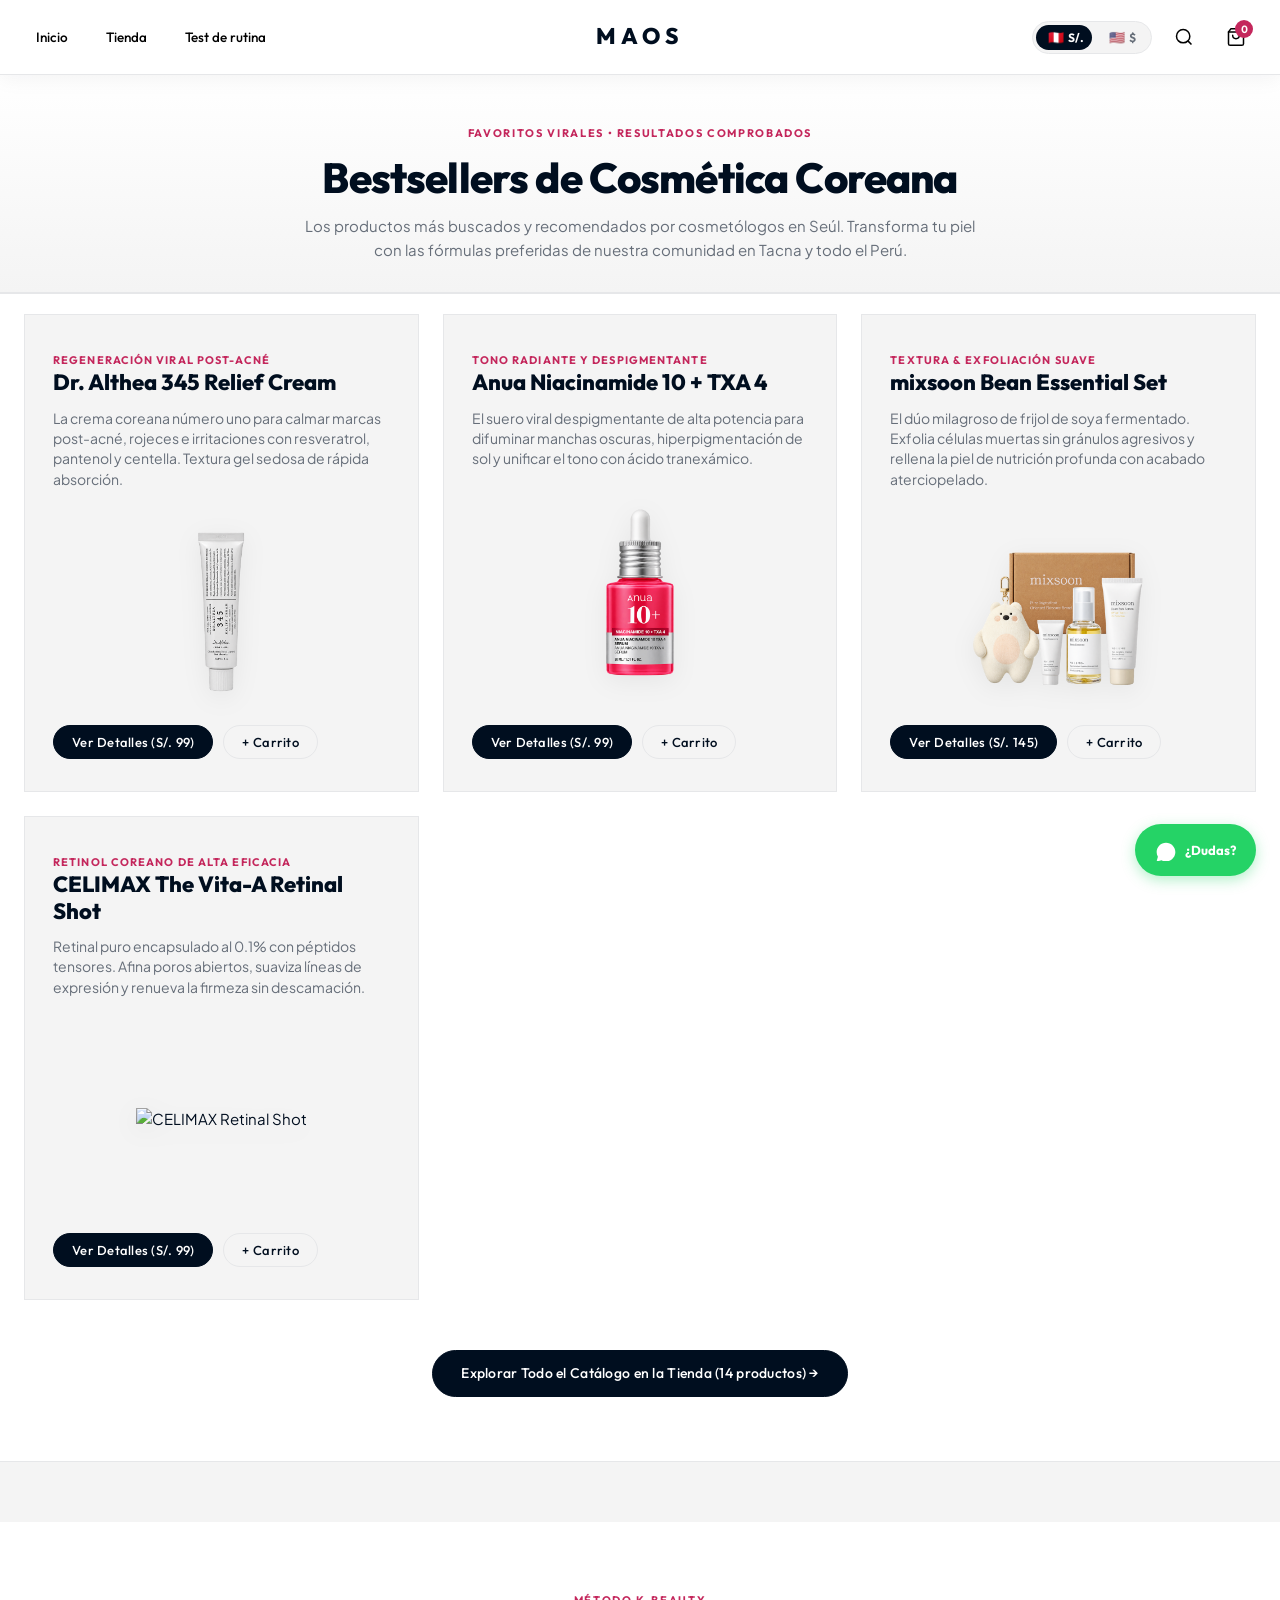
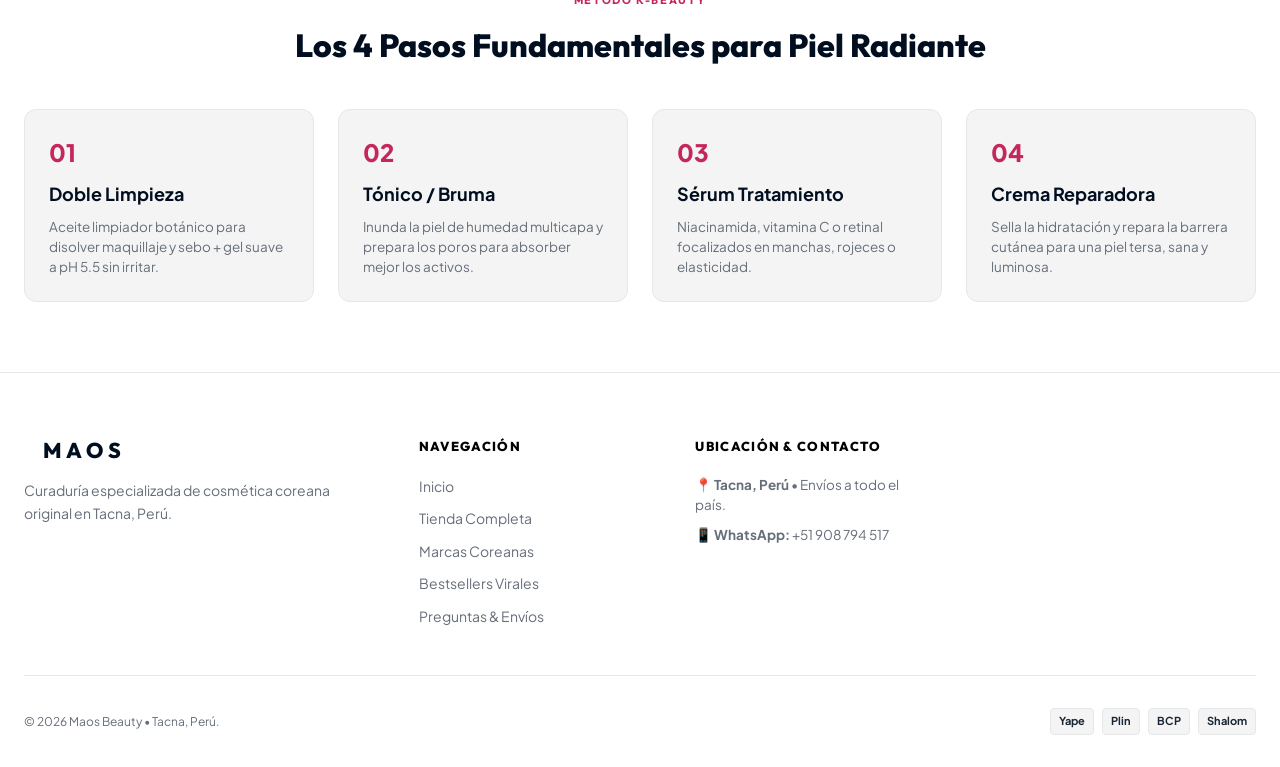
==== commit b36c6ed1: "v2" ====
--- a/bestsellers.html
+++ b/bestsellers.html
@@ -4,12 +4,12 @@
 <head>
   <meta charset="UTF-8" />
   <meta name="viewport" content="width=device-width, initial-scale=1.0" />
-  <title>Bestsellers Coreanos • MAOS Skincare Tacna, Perú</title>
+  <title>Bestsellers Coreanos • Maos Shop</title>
   <meta name="description"
-    content="Los productos de cosmética coreana más amados y virales en MAOS Tacna: Dr. Althea 345 Cream, Anua Niacinamida TXA, Mixsoon Bean Set y más." />
+    content="Los productos de cosmética coreana más amados y virales en Maos Tacna: Dr. Althea 345 Cream, Anua Niacinamida TXA, Mixsoon Bean Set y más." />
 
   <!-- Open Graph -->
-  <meta property="og:title" content="Bestsellers • MAOS Skincare Coreano" />
+  <meta property="og:title" content="Bestsellers • Maos Skincare Coreano" />
   <meta property="og:description" content="Las fórmulas coreanas virales con resultados comprobados en Tacna y Perú." />
   <meta property="og:type" content="website" />
   <meta property="og:image" content="assets/hero_lifestyle.jpg" />
@@ -21,16 +21,7 @@
 
 <body>
 
-  <!-- TOP ANNOUNCEMENT BAR (From reference screenshot 1 & 2) -->
-  <div class="top-announcement-bar" id="announcementBar">
-    <button class="announcement-nav-btn" id="announcementPrev" aria-label="Anterior">←</button>
-    <div class="announcement-text-wrap">
-      <span class="announcement-text" id="announcementText">
-        Novedades: Cosmética Coreana 100% Original • Envíos gratis desde S/. 300
-      </span>
-    </div>
-    <button class="announcement-nav-btn" id="announcementNext" aria-label="Siguiente">→</button>
-  </div>
+
 
   <!-- SITE HEADER (Desktop: 3 Options • Mobile: Screenshot 2, 3, 5) -->
   <header class="site-header">
@@ -442,7 +433,7 @@
         </div>
       </div>
       <div class="footer-bottom-row">
-        <div>© 2026 MAOS Beauty • Tacna, Perú.</div>
+        <div>© 2026 Maos Beauty • Tacna, Perú.</div>
         <div class="footer-payment-badges"><span class="pay-badge">Yape</span><span class="pay-badge">Plin</span><span class="pay-badge">BCP</span><span class="pay-badge">Shalom</span></div>
       </div>
     </div>
--- a/index.css
+++ b/index.css
@@ -119,7 +119,6 @@
   font-weight: var(--font-weight-regular);
   -webkit-font-smoothing: antialiased;
   -moz-osx-font-smoothing: grayscale;
-  overflow-x: hidden;
 }
 
 img,
@@ -214,11 +213,15 @@
    TOP NAVIGATION (Paper White #ffffff, shadowless, centered logo)
    ========================================================================== */
 .site-header {
-  background-color: var(--color-paper-white);
+  background-color: rgba(255, 255, 255, 0.96);
+  backdrop-filter: blur(12px);
+  -webkit-backdrop-filter: blur(12px);
   border-bottom: 1px solid var(--color-cloud-veil);
+  position: -webkit-sticky;
   position: sticky;
   top: 0;
-  z-index: 90;
+  z-index: 120;
+  box-shadow: 0 4px 20px rgba(0, 14, 31, 0.05);
   transition: transform var(--transition-normal);
 }
 
@@ -429,6 +432,7 @@
    TOP ANNOUNCEMENT BAR (Navy vibrant banner with arrows)
    ========================================================================== */
 .top-announcement-bar {
+  display: none !important;
   background-color: var(--color-midcurrent-navy);
   color: var(--color-paper-white);
   height: 38px;
@@ -667,6 +671,10 @@
    CART DRAWER — Screenshot 4 Updates
    ========================================================================== */
 .cart-drawer-round-close {
+  position: absolute;
+  left: 18px;
+  top: 50%;
+  transform: translateY(-50%);
   width: 36px;
   height: 36px;
   border-radius: 50%;
@@ -679,6 +687,7 @@
   cursor: pointer;
   transition: all var(--transition-fast);
   flex-shrink: 0;
+  z-index: 2;
 }
 
 .cart-drawer-round-close:hover {
@@ -689,8 +698,9 @@
 .cart-drawer-title-wrap {
   display: flex;
   align-items: center;
-  gap: 10px;
-  flex: 1;
+  justify-content: center;
+  gap: 8px;
+  margin: 0 auto;
 }
 
 .cart-drawer-title-wrap svg {
@@ -751,6 +761,13 @@
 .product-card:hover .card-quick-add-bag {
   opacity: 1;
   transform: translateY(0);
+}
+
+@media (hover: none), (max-width: 768px) {
+  .card-quick-add-bag {
+    opacity: 1;
+    transform: translateY(0);
+  }
 }
 
 .card-quick-add-bag:hover {
@@ -1603,7 +1620,7 @@
 .product-price-row {
   display: flex;
   align-items: baseline;
-  justify-content: space-between;
+  justify-content: center;
   margin-top: auto;
   padding-top: 12px;
   border-top: 1px solid var(--color-cloud-veil);
@@ -1617,7 +1634,7 @@
 }
 
 .product-actions {
-  margin-top: 12px;
+  display: none;
 }
 
 .btn-add-cart {
@@ -1814,25 +1831,61 @@
 .reviews-grid {
   display: grid;
   grid-template-columns: repeat(3, 1fr);
-  gap: 20px;
+  gap: 22px;
   margin-top: var(--spacing-32);
 }
 
 .review-card {
-  background-color: var(--surface-page-canvas);
+  background-color: var(--color-paper-white);
   border: 1px solid var(--color-cloud-veil);
-  border-radius: var(--radius-cards);
-  /* 0px */
+  border-radius: 12px;
   padding: 24px;
   display: flex;
   flex-direction: column;
   justify-content: space-between;
+  box-shadow: 0 4px 18px rgba(0, 14, 31, 0.04);
+  transition: transform var(--transition-fast), box-shadow var(--transition-fast), border-color var(--transition-fast);
+}
+
+.review-card:hover {
+  transform: translateY(-3px);
+  box-shadow: 0 10px 24px rgba(0, 14, 31, 0.08);
+  border-color: var(--color-soft-stone);
+}
+
+.review-card-top {
+  display: flex;
+  align-items: center;
+  justify-content: space-between;
+  margin-bottom: 14px;
 }
 
 .review-stars {
-  color: var(--color-sunbeam);
-  font-size: 14px;
-  margin-bottom: 12px;
+  display: inline-flex;
+  align-items: center;
+  gap: 3px;
+  color: #f59e0b;
+}
+
+.star-svg {
+  width: 17px;
+  height: 17px;
+  color: #f59e0b;
+  flex-shrink: 0;
+  filter: drop-shadow(0 1px 2px rgba(245, 158, 11, 0.2));
+}
+
+.review-verified-tag {
+  display: inline-flex;
+  align-items: center;
+  gap: 4px;
+  font-size: 11px;
+  font-weight: 600;
+  color: #0d9488;
+  background-color: #f0fdfa;
+  border: 1px solid #ccfbf1;
+  padding: 3px 8px;
+  border-radius: 20px;
 }
 
 .review-quote {
@@ -2059,21 +2112,24 @@
 }
 
 .cart-drawer-header {
-  padding: 20px 24px;
+  position: relative;
+  padding: 16px 20px;
   border-bottom: 1px solid var(--color-cloud-veil);
   display: flex;
   align-items: center;
-  justify-content: space-between;
+  justify-content: center;
+  min-height: 62px;
 }
 
 .cart-drawer-title {
   font-family: var(--font-display);
-  font-size: 18px;
+  font-size: 17px;
   font-weight: 800;
   color: var(--color-midcurrent-navy);
-  display: flex;
-  align-items: center;
-  gap: 8px;
+  margin: 0;
+  display: flex;
+  align-items: center;
+  gap: 6px;
 }
 
 .cart-drawer-close {
@@ -2161,7 +2217,7 @@
 
 .cart-item-card {
   display: grid;
-  grid-template-columns: 74px 1fr auto;
+  grid-template-columns: 74px 1fr;
   gap: 16px;
   padding-bottom: 16px;
   border-bottom: 1px solid var(--color-cloud-veil);
@@ -2259,16 +2315,44 @@
   border-right: 1px solid var(--color-cloud-veil);
   height: 28px;
   line-height: 28px;
+  font-variant-numeric: tabular-nums;
+}
+
+.cart-item-price {
+  font-family: var(--font-display);
+  font-size: 15px;
+  font-weight: 800;
+  color: var(--color-midcurrent-navy);
+  margin-top: 4px;
+  margin-bottom: 8px;
+}
+
+.cart-item-controls-row {
+  display: flex;
+  align-items: center;
+  justify-content: space-between;
+  width: 100%;
+  margin-top: 4px;
 }
 
 .cart-item-delete {
+  background: none;
+  border: none;
   color: var(--color-slate-gray);
   padding: 6px;
-  transition: color var(--transition-fast);
+  border-radius: 8px;
+  cursor: pointer;
+  display: flex;
+  align-items: center;
+  justify-content: center;
+  transition: all var(--transition-fast);
+  margin: 0;
+  flex-shrink: 0;
 }
 
 .cart-item-delete:hover {
-  color: #e02424;
+  color: #dc2626;
+  background-color: #fee2e2;
 }
 
 .cart-drawer-footer {
@@ -2351,11 +2435,10 @@
 
 .quickview-card {
   background-color: var(--color-paper-white);
-  border-radius: var(--radius-cards);
-  /* 0px */
+  border-radius: 20px;
   border: 1px solid var(--color-cloud-veil);
   width: 100%;
-  max-width: 860px;
+  max-width: 900px;
   max-height: 90vh;
   overflow-y: auto;
   position: relative;
@@ -2363,6 +2446,7 @@
   grid-template-columns: 1fr 1.15fr;
   transform: scale(0.96);
   transition: transform var(--transition-normal);
+  box-shadow: 0 20px 60px rgba(0, 14, 31, 0.12), 0 4px 16px rgba(0, 14, 31, 0.06);
 }
 
 .modal-backdrop.active .quickview-card {
@@ -2385,6 +2469,7 @@
   color: var(--color-midcurrent-navy);
   cursor: pointer;
   transition: all var(--transition-fast);
+  box-shadow: 0 2px 8px rgba(0, 14, 31, 0.06);
 }
 
 .modal-close-btn:hover {
@@ -2393,12 +2478,33 @@
 }
 
 .quickview-gallery {
-  background-color: var(--color-morning-mist);
+  background: linear-gradient(145deg, var(--color-morning-mist) 0%, #ebeef2 100%);
   display: flex;
   align-items: center;
   justify-content: center;
-  padding: 24px;
+  padding: 30px;
   border-right: 1px solid var(--color-cloud-veil);
+  border-radius: 20px 0 0 20px;
+  position: relative;
+  overflow: hidden;
+}
+
+.quickview-gallery::before {
+  content: '';
+  position: absolute;
+  width: 200px;
+  height: 200px;
+  background: radial-gradient(circle, rgba(196, 39, 92, 0.05) 0%, transparent 70%);
+  top: 50%;
+  left: 50%;
+  transform: translate(-50%, -50%);
+  pointer-events: none;
+}
+
+.quickview-img-wrapper {
+  display: flex;
+  align-items: center;
+  justify-content: center;
 }
 
 .quickview-gallery img {
@@ -2407,79 +2513,159 @@
   width: auto;
   height: auto;
   object-fit: contain;
-  filter: drop-shadow(0 8px 18px rgba(0, 0, 0, 0.06));
+  filter: drop-shadow(0 12px 24px rgba(0, 0, 0, 0.08));
   image-rendering: auto;
   image-rendering: smooth;
   backface-visibility: hidden;
   transform: translateZ(0);
+  transition: transform 0.3s ease;
+}
+
+.quickview-gallery:hover img {
+  transform: translateZ(0) scale(1.03);
 }
 
 .quickview-details {
-  padding: 36px 32px;
+  padding: 32px 28px;
   display: flex;
   flex-direction: column;
 }
 
-.quickview-brand {
+/* QuickView Top Badges */
+.quickview-top-badges {
+  display: flex;
+  align-items: center;
+  gap: 8px;
+  margin-bottom: 10px;
+  flex-wrap: wrap;
+}
+
+.qv-badge-brand {
+  font-size: 10px;
+  font-weight: 800;
+  text-transform: uppercase;
+  letter-spacing: 0.12em;
+  color: var(--color-paper-white);
+  background-color: var(--color-midcurrent-navy);
+  padding: 3px 10px;
+  border-radius: 20px;
+}
+
+.qv-badge-verified {
+  display: inline-flex;
+  align-items: center;
+  gap: 4px;
+  font-size: 10px;
+  font-weight: 600;
+  color: #15803d;
+  background-color: #f0fdf4;
+  border: 1px solid #bbf7d0;
+  padding: 3px 9px;
+  border-radius: 20px;
+}
+
+.qv-badge-verified svg {
+  display: inline-block;
+  width: 12px;
+  height: 12px;
+  stroke: #15803d;
+  flex-shrink: 0;
+}
+
+.quickview-title {
+  font-family: var(--font-display);
+  font-size: 22px;
+  font-weight: 800;
+  line-height: 1.25;
+  color: var(--color-midcurrent-navy);
+  margin-bottom: 10px;
+}
+
+.quickview-meta {
+  display: flex;
+  align-items: center;
+  gap: 8px;
+  margin-bottom: 14px;
+  font-size: 13px;
+  color: var(--color-slate-gray);
+  flex-wrap: wrap;
+}
+
+.quickview-stars-row {
+  display: inline-flex;
+  align-items: center;
+  gap: 2px;
+}
+
+.quickview-stars-row svg {
+  display: inline-block;
+  flex-shrink: 0;
+}
+
+.quickview-rating-num {
+  font-weight: 700;
+  color: var(--color-midcurrent-navy);
+}
+
+.quickview-reviews-count {
+  font-size: 12px;
+}
+
+.quickview-meta-dot {
+  color: var(--color-cloud-veil);
+  font-size: 10px;
+}
+
+.quickview-volume-tag {
+  font-size: 11px;
+  font-weight: 600;
+  background-color: var(--color-morning-mist);
+  padding: 2px 8px;
+  border-radius: 20px;
+}
+
+.quickview-price {
+  font-family: var(--font-display);
+  font-size: 24px;
+  font-weight: 900;
+  color: var(--color-midcurrent-navy);
+  margin-bottom: 16px;
+}
+
+.quickview-target {
+  background: linear-gradient(135deg, #fdf4f8 0%, var(--color-morning-mist) 100%);
+  border-left: 3px solid var(--color-deep-cobalt);
+  padding: 12px 14px;
+  font-size: 13px;
+  color: var(--color-twilight-slate);
+  margin-bottom: 16px;
+  border-radius: 0 8px 8px 0;
+}
+
+.qv-target-label {
+  font-size: 10px;
+  font-weight: 700;
+  text-transform: uppercase;
+  letter-spacing: 0.08em;
+  color: var(--color-deep-cobalt);
+  margin-bottom: 3px;
+}
+
+.qv-target-text {
+  font-size: 13px;
+  line-height: 1.5;
+  color: var(--color-twilight-slate);
+}
+
+.quickview-ingredients {
+  margin-bottom: 16px;
+}
+
+.quickview-ingredients-title {
   font-size: 11px;
   font-weight: 700;
   text-transform: uppercase;
-  letter-spacing: 0.1em;
-  color: var(--color-graphite);
-  margin-bottom: 6px;
-}
-
-.quickview-title {
-  font-family: var(--font-display);
-  font-size: 22px;
-  font-weight: 800;
-  line-height: 1.25;
-  color: var(--color-midcurrent-navy);
-  margin-bottom: 10px;
-}
-
-.quickview-meta {
-  display: flex;
-  align-items: center;
-  gap: 12px;
-  margin-bottom: 16px;
-  font-size: 13px;
-  color: var(--color-slate-gray);
-}
-
-.quickview-price {
-  font-family: var(--font-display);
-  font-size: 24px;
-  font-weight: 900;
-  color: var(--color-midcurrent-navy);
-  margin-bottom: 18px;
-}
-
-.quickview-target {
-  background-color: var(--color-morning-mist);
-  border-left: 3px solid var(--color-deep-cobalt);
-  padding: 10px 14px;
-  font-size: 13px;
-  color: var(--color-twilight-slate);
-  margin-bottom: 18px;
-}
-
-.quickview-target strong {
-  display: block;
-  font-size: 11px;
-  text-transform: uppercase;
-  color: var(--color-deep-cobalt);
-  margin-bottom: 2px;
-}
-
-.quickview-ingredients {
-  margin-bottom: 20px;
-}
-
-.quickview-ingredients-title {
-  font-size: 12px;
-  font-weight: 700;
-  text-transform: uppercase;
+  letter-spacing: 0.05em;
   color: var(--color-midcurrent-navy);
   margin-bottom: 8px;
 }
@@ -2498,59 +2684,173 @@
   border-radius: var(--radius-tags);
   color: var(--color-midcurrent-navy);
   font-weight: 500;
+  transition: all var(--transition-fast);
+}
+
+.ing-tag:hover {
+  background-color: var(--color-morning-mist);
+  border-color: var(--color-deep-cobalt);
+  color: var(--color-deep-cobalt);
 }
 
 .quickview-howtouse {
   font-size: 13px;
   line-height: 1.5;
   color: var(--color-slate-gray);
-  margin-bottom: 24px;
-}
-
+  margin-bottom: 20px;
+}
+
+.quickview-howtouse-label,
 .quickview-howtouse strong {
   color: var(--color-midcurrent-navy);
   display: block;
-  font-size: 12px;
-  text-transform: uppercase;
-  margin-bottom: 4px;
-}
-
-/* Quick View Quantity Selector */
-.quickview-qty-wrapper {
-  display: flex;
-  align-items: center;
-  gap: 14px;
-  margin-bottom: 20px;
-  padding: 12px 16px;
-  background-color: var(--color-morning-mist);
-  border: 1px solid var(--color-cloud-veil);
-  border-radius: var(--radius-cards);
-}
-
-.quickview-qty-label {
-  font-family: var(--font-display);
-  font-size: 13px;
+  font-size: 11px;
   font-weight: 700;
-  color: var(--color-midcurrent-navy);
   text-transform: uppercase;
   letter-spacing: 0.05em;
-}
-
-.quickview-subtotal-hint {
-  margin-left: auto;
-  font-family: var(--font-display);
-  font-size: 14px;
-  font-weight: 800;
+  margin-bottom: 4px;
+}
+
+/* === Luxury Purchase Panel (Zero-Shift Design) === */
+.quickview-purchase-card {
+  background: linear-gradient(135deg, var(--color-sand-warm) 0%, var(--color-morning-mist) 100%);
+  border: 1px solid var(--color-cloud-veil);
+  border-radius: 14px;
+  padding: 18px;
+  margin-top: auto;
+}
+
+.quickview-calc-row {
+  display: flex;
+  align-items: flex-end;
+  justify-content: space-between;
+  gap: 16px;
+  margin-bottom: 14px;
+}
+
+.quickview-qty-group,
+.quickview-subtotal-group {
+  display: flex;
+  flex-direction: column;
+  gap: 6px;
+}
+
+.quickview-calc-label {
+  font-size: 10px;
+  font-weight: 700;
+  text-transform: uppercase;
+  letter-spacing: 0.08em;
+  color: var(--color-slate-gray);
+}
+
+.quickview-subtotal-amount {
+  font-family: var(--font-display);
+  font-size: 18px;
+  font-weight: 900;
   color: var(--color-deep-cobalt);
+  font-variant-numeric: tabular-nums;
+  min-width: 100px;
+  text-align: right;
 }
 
 .quickview-actions {
   display: flex;
   align-items: center;
+  gap: 10px;
+}
+
+.quickview-btn-add {
+  flex: 1;
+  display: inline-flex !important;
+  align-items: center;
+  justify-content: center;
+  gap: 8px;
+}
+
+.btn-add-label {
+  white-space: nowrap;
+}
+
+.btn-add-counter {
+  font-variant-numeric: tabular-nums;
+  min-width: 22px;
+  text-align: center;
+}
+
+.quickview-btn-wa {
+  display: inline-flex !important;
+  align-items: center;
+  gap: 6px;
+  white-space: nowrap;
+  flex-shrink: 0;
+}
+
+.quickview-btn-wa svg {
+  display: inline-block;
+  flex-shrink: 0;
+}
+
+/* === Quiz Teaser Card (tienda.html) === */
+.routine-quiz-teaser {
+  padding: 40px 0;
+}
+
+.quiz-teaser-card {
+  display: flex;
+  align-items: center;
+  justify-content: space-between;
+  gap: 20px;
+  flex-wrap: wrap;
+  background: linear-gradient(135deg, var(--color-sand-warm) 0%, #f9f5f1 50%, var(--color-morning-mist) 100%);
+  border: 1px solid var(--color-cloud-veil);
+  border-radius: 16px;
+  padding: 24px 28px;
+  box-shadow: 0 2px 12px rgba(0, 14, 31, 0.04);
+  transition: box-shadow var(--transition-normal);
+}
+
+.quiz-teaser-card:hover {
+  box-shadow: 0 6px 24px rgba(0, 14, 31, 0.08);
+}
+
+.quiz-teaser-content {
+  display: flex;
+  align-items: center;
   gap: 14px;
-  margin-top: auto;
-  padding-top: 16px;
-  border-top: 1px solid var(--color-cloud-veil);
+}
+
+.quiz-teaser-icon {
+  width: 44px;
+  height: 44px;
+  border-radius: 50%;
+  background: linear-gradient(135deg, var(--color-deep-cobalt), #e5467a);
+  display: flex;
+  align-items: center;
+  justify-content: center;
+  color: var(--color-paper-white);
+  font-size: 20px;
+  flex-shrink: 0;
+  box-shadow: 0 4px 12px rgba(196, 39, 92, 0.25);
+}
+
+.quiz-teaser-info {
+  display: flex;
+  flex-direction: column;
+  gap: 2px;
+}
+
+.quiz-teaser-info strong {
+  font-family: var(--font-display);
+  font-size: 15px;
+  font-weight: 700;
+  color: var(--color-midcurrent-navy);
+  line-height: 1.3;
+}
+
+.quiz-teaser-info span {
+  font-size: 13px;
+  color: var(--color-slate-gray);
+  line-height: 1.4;
 }
 
 /* ==========================================================================
@@ -2869,6 +3169,10 @@
    RESPONSIVE — TABLET (max-width: 1080px)
    ========================================================================== */
 @media (max-width: 1080px) {
+  .trust-widget {
+    display: none !important;
+  }
+
   .products-grid {
     grid-template-columns: repeat(3, 1fr);
   }
@@ -3110,22 +3414,74 @@
   /* --- Quickview Modal --- */
   .quickview-card {
     grid-template-columns: 1fr;
-    max-height: 95vh;
+    max-height: 90vh;
+    max-width: 100vw;
+    width: 95vw;
+    overflow-y: auto;
+    border-radius: 16px;
   }
 
   .quickview-gallery {
     border-right: none;
     border-bottom: 1px solid var(--color-cloud-veil);
-    padding: 20px;
-    min-height: 240px;
+    padding: 16px;
+    min-height: 200px;
+    max-height: 220px;
+    border-radius: 16px 16px 0 0;
   }
 
   .quickview-gallery img {
-    max-height: 280px;
+    max-height: 180px;
+    max-width: 60%;
   }
 
   .quickview-details {
-    padding: 20px 16px;
+    padding: 16px 14px;
+  }
+
+  .quickview-title {
+    font-size: 18px;
+    margin-bottom: 8px;
+  }
+
+  .quickview-price {
+    font-size: 20px;
+    margin-bottom: 12px;
+  }
+
+  .quickview-target {
+    padding: 8px 12px;
+    font-size: 12px;
+    margin-bottom: 12px;
+  }
+
+  .quickview-ingredients {
+    margin-bottom: 14px;
+  }
+
+  .quickview-howtouse {
+    font-size: 12px;
+    margin-bottom: 16px;
+  }
+
+  .quickview-purchase-card {
+    padding: 14px;
+    border-radius: 12px;
+  }
+
+  .quickview-calc-row {
+    margin-bottom: 12px;
+  }
+
+  .quickview-actions {
+    flex-direction: column;
+    gap: 8px;
+  }
+
+  .quickview-actions .btn-pill {
+    width: 100%;
+    text-align: center;
+    justify-content: center;
   }
 
   /* --- Spotlight Grid --- */
@@ -3354,4 +3710,122 @@
     text-align: center;
     gap: 8px;
   }
+
+  /* --- Quickview Modal on Mobile Phones --- */
+  .modal-backdrop {
+    padding: 10px;
+  }
+
+  .quickview-card {
+    max-height: 86vh;
+    width: 100%;
+    border-radius: 14px;
+  }
+
+  .quickview-gallery {
+    min-height: 140px;
+    max-height: 160px;
+    padding: 12px;
+    border-radius: 14px 14px 0 0;
+  }
+
+  .quickview-gallery img {
+    max-height: 135px;
+    max-width: 55%;
+  }
+
+  .quickview-details {
+    padding: 14px 12px 18px;
+  }
+
+  .quickview-top-badges {
+    gap: 6px;
+    margin-bottom: 8px;
+  }
+
+  .qv-badge-brand,
+  .qv-badge-verified {
+    font-size: 9px;
+    padding: 2px 7px;
+  }
+
+  .quickview-title {
+    font-size: 16px;
+    margin-bottom: 6px;
+  }
+
+  .quickview-meta {
+    font-size: 11px;
+    gap: 6px;
+    margin-bottom: 8px;
+  }
+
+  .quickview-stars-row svg {
+    width: 13px;
+    height: 13px;
+  }
+
+  .quickview-price {
+    font-size: 18px;
+    margin-bottom: 10px;
+  }
+
+  .quickview-target {
+    font-size: 11px;
+    padding: 6px 10px;
+    margin-bottom: 10px;
+  }
+
+  .quickview-ingredients {
+    margin-bottom: 10px;
+  }
+
+  .quickview-howtouse {
+    font-size: 11px;
+    margin-bottom: 12px;
+  }
+
+  .quickview-purchase-card {
+    padding: 12px;
+    border-radius: 10px;
+  }
+
+  .quickview-calc-row {
+    margin-bottom: 10px;
+  }
+
+  .quickview-subtotal-amount {
+    font-size: 16px;
+    min-width: 80px;
+  }
+
+  .quickview-actions {
+    gap: 8px;
+    flex-direction: column;
+  }
+
+  .quickview-actions .btn-pill {
+    width: 100%;
+    padding: 10px 14px;
+    font-size: 13px;
+    justify-content: center;
+  }
+
+  /* --- Quiz Teaser on Mobile --- */
+  .quiz-teaser-card {
+    flex-direction: column;
+    text-align: center;
+    padding: 20px 16px;
+    gap: 14px;
+  }
+
+  .quiz-teaser-content {
+    flex-direction: column;
+    align-items: center;
+  }
+
+  .quiz-teaser-info {
+    align-items: center;
+    text-align: center;
+  }
 }
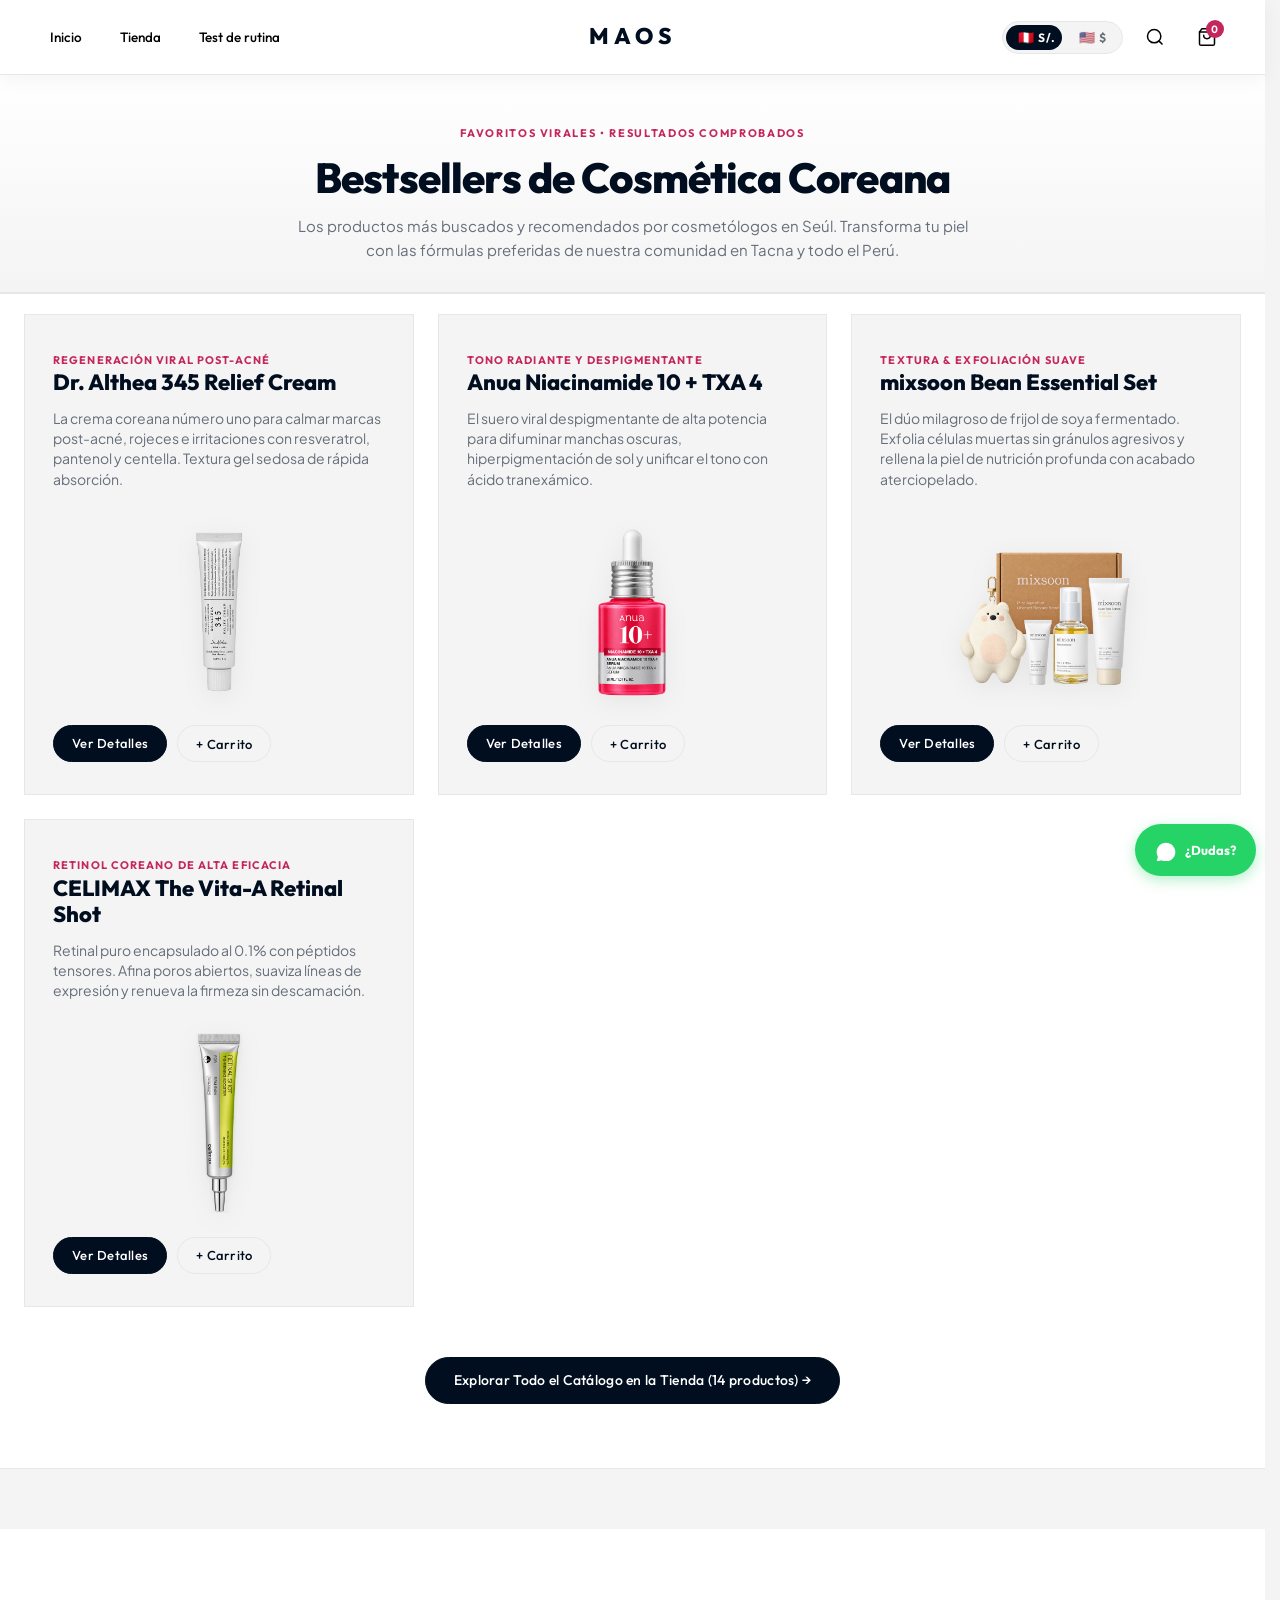
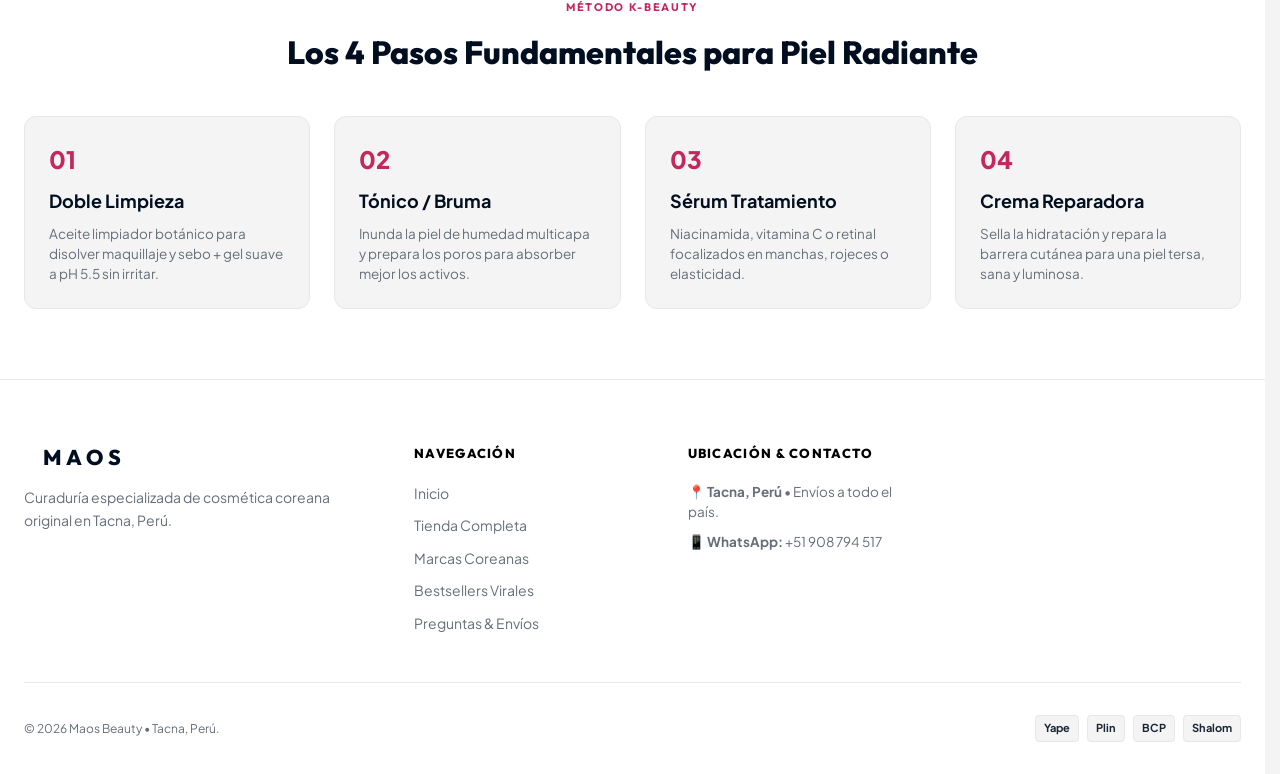
==== commit 9adcc2b7: "V3" ====
--- a/bestsellers.html
+++ b/bestsellers.html
@@ -15,7 +15,7 @@
   <meta property="og:image" content="assets/hero_lifestyle.jpg" />
 
   <!-- Google Fonts & Stylesheet -->
-  <link rel="stylesheet" href="index.css?v=9" />
+  <link rel="stylesheet" href="index.css?v=14" />
   <link rel="icon" href="assets/logo.png" type="image/png" />
 </head>
 
@@ -124,35 +124,41 @@
       <a href="tienda.html" class="mobile-drawer-link">Tienda</a>
       <a href="#rutinas" class="mobile-drawer-link" onclick="closeMobileMenu(); openQuiz(); return false;">Test de rutina</a>
     </nav>
-
-    <!-- Bottom Footer of Drawer (Screenshot 1) -->
+    <!-- Bottom Footer of Drawer (Socials + Currency) -->
     <div class="mobile-drawer-footer">
+      <!-- Social icons: centered, separated -->
       <div class="mobile-drawer-socials">
-        <a href="https://instagram.com" target="_blank" aria-label="Instagram" class="mobile-social-icon">
-          <svg viewBox="0 0 24 24" width="20" height="20" fill="none" stroke="currentColor" stroke-width="2"><rect x="2" y="2" width="20" height="20" rx="5" ry="5"></rect><path d="M16 11.37A4 4 0 1 1 12.63 8 4 4 0 0 1 16 11.37z"></path><line x1="17.5" y1="6.5" x2="17.51" y2="6.5"></line></svg>
-        </a>
-        <a href="https://tiktok.com" target="_blank" aria-label="TikTok" class="mobile-social-icon">
-          <svg viewBox="0 0 24 24" width="20" height="20" fill="currentColor"><path d="M19.59 6.69a4.83 4.83 0 0 1-3.77-4.25V2h-3.45v13.67a2.89 2.89 0 0 1-5.2 1.74 2.89 2.89 0 0 1 2.31-4.64 2.93 2.93 0 0 1 .88.13V9.4a6.84 6.84 0 0 0-1-.05A6.33 6.33 0 0 0 3 15.68 6.34 6.34 0 0 0 9.34 22a6.34 6.34 0 0 0 6.34-6.34V9.05a8.21 8.21 0 0 0 4.91 1.64v-3.5a4.78 4.78 0 0 1-1-.5z"/></svg>
-        </a>
-        <a href="https://wa.me/51908794517" target="_blank" aria-label="WhatsApp" class="mobile-social-icon">
-          <svg viewBox="0 0 24 24" width="20" height="20" fill="currentColor"><path d="M12.031 6.172c-3.181 0-5.767 2.586-5.768 5.766-.001 1.298.38 2.27 1.019 3.287l-.582 2.128 2.182-.573c.978.58 1.911.928 3.145.929 3.178 0 5.767-2.587 5.768-5.766.001-3.187-2.575-5.77-5.764-5.771zm3.392 8.244c-.144.405-.837.774-1.17.824-.299.045-.677.063-1.092-.069-.252-.08-.575-.187-.988-.365-1.739-.751-2.874-2.502-2.961-2.617-.087-.116-.708-.94-.708-1.793s.448-1.273.607-1.446c.159-.173.346-.217.462-.217l.332.007c.106.005.249-.04.39.299.144.347.491 1.2.534 1.287.043.087.072.188.014.303-.058.116-.087.188-.173.289l-.26.303c-.087.087-.177.182-.076.356.101.174.449.741.964 1.201.662.591 1.221.774 1.394.861.174.086.275.072.376-.044.101-.116.433-.506.549-.68.116-.173.231-.144.39-.086s1.011.477 1.184.564.289.13.332.202c.045.072.045.419-.1.824zm-3.423-10.416c-5.632 0-10.21 4.578-10.21 10.209 0 1.802.47 3.558 1.365 5.109l-1.455 5.314 5.457-1.432c1.488.812 3.167 1.24 4.843 1.241 5.631 0 10.21-4.578 10.21-10.209 0-5.631-4.579-10.231-10.21-10.231z"/></svg>
-        </a>
-      </div>
-      
-      <div class="mobile-drawer-bottom-bar">
-        <div class="mobile-currency-select-wrap">
-          <span id="mobileCurrencyFlag">🇵🇪</span>
-          <select id="mobileCurrencySelect" aria-label="Cambiar moneda">
-            <option value="PEN" selected>Soles (S/.)</option>
-            <option value="USD">USD ($)</option>
-          </select>
-        </div>
-        <a href="https://wa.me/51908794517" target="_blank" class="mobile-drawer-whatsapp-link">
-          <svg viewBox="0 0 24 24" width="16" height="16" fill="currentColor">
-            <path d="M12.031 6.172c-3.181 0-5.767 2.586-5.768 5.766-.001 1.298.38 2.27 1.019 3.287l-.582 2.128 2.182-.573c.978.58 1.911.928 3.145.929 3.178 0 5.767-2.587 5.768-5.766.001-3.187-2.575-5.77-5.764-5.771zm3.392 8.244c-.144.405-.837.774-1.17.824-.299.045-.677.063-1.092-.069-.252-.08-.575-.187-.988-.365-1.739-.751-2.874-2.502-2.961-2.617-.087-.116-.708-.94-.708-1.793s.448-1.273.607-1.446c.159-.173.346-.217.462-.217l.332.007c.106.005.249-.04.39.299.144.347.491 1.2.534 1.287.043.087.072.188.014.303-.058.116-.087.188-.173.289l-.26.303c-.087.087-.177.182-.076.356.101.174.449.741.964 1.201.662.591 1.221.774 1.394.861.174.086.275.072.376-.044.101-.116.433-.506.549-.68.116-.173.231-.144.39-.086s1.011.477 1.184.564.289.13.332.202c.045.072.045.419-.1.824zm-3.423-10.416c-5.632 0-10.21 4.578-10.21 10.209 0 1.802.47 3.558 1.365 5.109l-1.455 5.314 5.457-1.432c1.488.812 3.167 1.24 4.843 1.241 5.631 0 10.21-4.578 10.21-10.209 0-5.631-4.579-10.231-10.21-10.231z"/>
-          </svg>
-          <span>Asesoría Tacna</span>
-        </a>
+        <a href="https://www.instagram.com/maos.peru" target="_blank" rel="noopener" aria-label="Instagram" class="mobile-social-icon">
+          <svg viewBox="0 0 24 24" width="20" height="20" fill="none" stroke="currentColor" stroke-width="2">
+            <rect x="2" y="2" width="20" height="20" rx="5" ry="5"></rect>
+            <path d="M16 11.37A4 4 0 1 1 12.63 8 4 4 0 0 1 16 11.37z"></path>
+            <line x1="17.5" y1="6.5" x2="17.51" y2="6.5"></line>
+          </svg>
+        </a>
+        <a href="https://www.tiktok.com/@maosperu" target="_blank" rel="noopener" aria-label="TikTok" class="mobile-social-icon">
+          <svg viewBox="0 0 24 24" width="20" height="20" fill="currentColor">
+            <path d="M19.59 6.69a4.83 4.83 0 0 1-3.77-4.25V2h-3.45v13.67a2.89 2.89 0 0 1-5.2 1.74 2.89 2.89 0 0 1 2.31-4.64 2.93 2.93 0 0 1 .88.13V9.4a6.84 6.84 0 0 0-1-.05A6.33 6.33 0 0 0 3 15.68 6.34 6.34 0 0 0 9.34 22a6.34 6.34 0 0 0 6.34-6.34V9.05a8.21 8.21 0 0 0 4.91 1.64v-3.5a4.78 4.78 0 0 1-1-.5z" />
+          </svg>
+        </a>
+        <a href="https://wa.me/51908794517" target="_blank" rel="noopener" aria-label="WhatsApp" class="mobile-social-icon mobile-social-icon--whatsapp">
+          <svg viewBox="0 0 24 24" width="20" height="20" fill="currentColor">
+            <path d="M12.031 6.172c-3.181 0-5.767 2.586-5.768 5.766-.001 1.298.38 2.27 1.019 3.287l-.582 2.128 2.182-.573c.978.58 1.911.928 3.145.929 3.178 0 5.767-2.587 5.768-5.766.001-3.187-2.575-5.77-5.764-5.771zm3.392 8.244c-.144.405-.837.774-1.17.824-.299.045-.677.063-1.092-.069-.252-.08-.575-.187-.988-.365-1.739-.751-2.874-2.502-2.961-2.617-.087-.116-.708-.94-.708-1.793s.448-1.273.607-1.446c.159-.173.346-.217.462-.217l.332.007c.106.005.249-.04.39.299.144.347.491 1.2.534 1.287.043.087.072.188.014.303-.058.116-.087.188-.173.289l-.26.303c-.087.087-.177.182-.076.356.101.174.449.741.964 1.201.662.591 1.221.774 1.394.861.174.086.275.072.376-.044.101-.116.433-.506.549-.68.116-.173.231-.144.39-.086s1.011.477 1.184.564.289.13.332.202c.045.072.045.419-.1.824zm-3.423-10.416c-5.632 0-10.21 4.578-10.21 10.209 0 1.802.47 3.558 1.365 5.109l-1.455 5.314 5.457-1.432c1.488.812 3.167 1.24 4.843 1.241 5.631 0 10.21-4.578 10.21-10.209 0-5.631-4.579-10.231-10.21-10.231z" />
+          </svg>
+        </a>
+      </div>
+
+      <!-- Currency selector row -->
+      <div class="mobile-currency-row">
+        <button class="mobile-currency-btn" id="mobileCurrencyPEN" onclick="setMobileCurrency('PEN')" aria-label="Soles peruanos">
+          <span class="mobile-currency-flag">🇵🇪</span>
+          <span class="mobile-currency-code">PEN</span>
+          <span class="mobile-currency-symbol">S/.</span>
+        </button>
+        <button class="mobile-currency-btn" id="mobileCurrencyUSD" onclick="setMobileCurrency('USD')" aria-label="Dólares americanos">
+          <span class="mobile-currency-flag">🇺🇸</span>
+          <span class="mobile-currency-code">USD</span>
+          <span class="mobile-currency-symbol">$</span>
+        </button>
       </div>
     </div>
   </aside>
@@ -184,13 +190,14 @@
                 La crema coreana número uno para calmar marcas post-acné, rojeces e irritaciones con resveratrol, pantenol y centella. Textura gel sedosa de rápida absorción.
               </p>
             </div>
-            <div class="spotlight-img-wrap">
-              <img src="assets/products/dr-althea-345-relief-cream.png" alt="Dr Althea 345 Relief Cream" />
-            </div>
+            <a href="producto.html?id=dr-althea-345-relief-cream" class="spotlight-img-wrap" aria-label="Ver Dr Althea 345 Relief Cream">
+              <img class="spotlight-primary-img" src="assets/products/dr-althea-345-relief-cream.png" alt="Dr Althea 345 Relief Cream" />
+              
+            </a>
             <div style="display: flex; gap: 10px; margin-top: auto;">
-              <button class="btn-pill btn-pill-primary btn-pill-sm" onclick="openQuickView('dr-althea-345-relief-cream')">
-                Ver Detalles (S/. 99)
-              </button>
+              <a href="producto.html?id=dr-althea-345-relief-cream" class="btn-pill btn-pill-primary btn-pill-sm" style="text-decoration: none; text-align: center;">
+                Ver Detalles
+              </a>
               <button class="btn-pill btn-pill-ghost btn-pill-sm" onclick="addToCartDirect('dr-althea-345-relief-cream')">
                 + Carrito
               </button>
@@ -206,13 +213,14 @@
                 El suero viral despigmentante de alta potencia para difuminar manchas oscuras, hiperpigmentación de sol y unificar el tono con ácido tranexámico.
               </p>
             </div>
-            <div class="spotlight-img-wrap">
-              <img src="assets/products/anua-niacinamide-10-txa-4.png" alt="Anua Niacinamide TXA Serum" />
-            </div>
+            <a href="producto.html?id=anua-niacinamide-10-txa-4" class="spotlight-img-wrap" aria-label="Ver Anua Niacinamide TXA Serum">
+              <img class="spotlight-primary-img" src="assets/products/anua-niacinamide-10-txa-4.png" alt="Anua Niacinamide TXA Serum" />
+              
+            </a>
             <div style="display: flex; gap: 10px; margin-top: auto;">
-              <button class="btn-pill btn-pill-primary btn-pill-sm" onclick="openQuickView('anua-niacinamide-10-txa-4')">
-                Ver Detalles (S/. 99)
-              </button>
+              <a href="producto.html?id=anua-niacinamide-10-txa-4" class="btn-pill btn-pill-primary btn-pill-sm" style="text-decoration: none; text-align: center;">
+                Ver Detalles
+              </a>
               <button class="btn-pill btn-pill-ghost btn-pill-sm" onclick="addToCartDirect('anua-niacinamide-10-txa-4')">
                 + Carrito
               </button>
@@ -228,13 +236,13 @@
                 El dúo milagroso de frijol de soya fermentado. Exfolia células muertas sin gránulos agresivos y rellena la piel de nutrición profunda con acabado aterciopelado.
               </p>
             </div>
-            <div class="spotlight-img-wrap">
+            <a href="producto.html?id=mixsoon-bean-essential-skincare-set" class="spotlight-img-wrap" aria-label="Ver mixsoon Bean Essential Set">
               <img src="assets/products/mixsoon-bean-essential-skincare-set.png" alt="mixsoon Bean Essential Set" />
-            </div>
+            </a>
             <div style="display: flex; gap: 10px; margin-top: auto;">
-              <button class="btn-pill btn-pill-primary btn-pill-sm" onclick="openQuickView('mixsoon-bean-essential-skincare-set')">
-                Ver Detalles (S/. 145)
-              </button>
+              <a href="producto.html?id=mixsoon-bean-essential-skincare-set" class="btn-pill btn-pill-primary btn-pill-sm" style="text-decoration: none; text-align: center;">
+                Ver Detalles
+              </a>
               <button class="btn-pill btn-pill-ghost btn-pill-sm" onclick="addToCartDirect('mixsoon-bean-essential-skincare-set')">
                 + Carrito
               </button>
@@ -250,14 +258,15 @@
                 Retinal puro encapsulado al 0.1% con péptidos tensores. Afina poros abiertos, suaviza líneas de expresión y renueva la firmeza sin descamación.
               </p>
             </div>
-            <div class="spotlight-img-wrap">
-              <img src="assets/products/celimax-the-vita-a-retinal-shot-tightening-booster.png" alt="CELIMAX Retinal Shot" />
-            </div>
+            <a href="producto.html?id=celimax-vita-a-retinal-shot" class="spotlight-img-wrap" aria-label="Ver CELIMAX Retinal Shot">
+              <img class="spotlight-primary-img" src="assets/products/celimax-vita-a-retinal-shot.png" alt="CELIMAX Retinal Shot" />
+              
+            </a>
             <div style="display: flex; gap: 10px; margin-top: auto;">
-              <button class="btn-pill btn-pill-primary btn-pill-sm" onclick="openQuickView('celimax-the-vita-a-retinal-shot-tightening-booster')">
-                Ver Detalles (S/. 99)
-              </button>
-              <button class="btn-pill btn-pill-ghost btn-pill-sm" onclick="addToCartDirect('celimax-the-vita-a-retinal-shot-tightening-booster')">
+              <a href="producto.html?id=celimax-vita-a-retinal-shot" class="btn-pill btn-pill-primary btn-pill-sm" style="text-decoration: none; text-align: center;">
+                Ver Detalles
+              </a>
+              <button class="btn-pill btn-pill-ghost btn-pill-sm" onclick="addToCartDirect('celimax-vita-a-retinal-shot')">
                 + Carrito
               </button>
             </div>
@@ -439,7 +448,7 @@
     </div>
   </footer>
 
-  <script src="app.js?v=9"></script>
+  <script src="app.js?v=12"></script>
 </body>
 
 </html>
--- a/index.css
+++ b/index.css
@@ -108,6 +108,7 @@
   -webkit-text-size-adjust: 100%;
   overflow-x: hidden;
   max-width: 100vw;
+  scrollbar-gutter: stable;
 }
 
 body {
@@ -157,24 +158,10 @@
 }
 
 /* ==========================================================================
-   ANNOUNCEMENT BAR (DESIGN.md: Deep Cobalt #c4275c, 36px, Paper White text)
+   ANNOUNCEMENT BAR (Hidden per user request)
    ========================================================================== */
 .announcement-bar {
-  background-color: var(--surface-brand-accent);
-  color: var(--color-paper-white);
-  height: 38px;
-  display: flex;
-  align-items: center;
-  justify-content: center;
-  position: relative;
-  z-index: 100;
-  font-family: var(--font-display);
-  font-size: 12px;
-  font-weight: var(--font-weight-medium);
-  letter-spacing: 0.05em;
-  text-transform: uppercase;
-  padding: 0 var(--spacing-16);
-  user-select: none;
+  display: none !important;
 }
 
 .announcement-content {
@@ -230,9 +217,10 @@
   grid-template-columns: 1fr auto 1fr;
   align-items: center;
   height: 74px;
-  max-width: var(--page-max-width);
-  margin: 0 auto;
-  padding: 0 var(--spacing-24);
+  width: 100%;
+  max-width: 100%;
+  margin: 0;
+  padding: 0 clamp(16px, 3vw, 48px);
 }
 
 .nav-left {
@@ -433,21 +421,6 @@
    ========================================================================== */
 .top-announcement-bar {
   display: none !important;
-  background-color: var(--color-midcurrent-navy);
-  color: var(--color-paper-white);
-  height: 38px;
-  display: flex;
-  align-items: center;
-  justify-content: center;
-  position: relative;
-  z-index: 100;
-  font-family: var(--font-display);
-  font-size: 11.5px;
-  font-weight: var(--font-weight-medium);
-  letter-spacing: 0.04em;
-  text-transform: uppercase;
-  padding: 0 var(--spacing-16);
-  user-select: none;
 }
 
 .announcement-nav-btn {
@@ -595,22 +568,27 @@
   color: var(--color-deep-cobalt);
 }
 
-/* ---- Drawer Footer (Socials + Currency + WhatsApp) ---- */
+/* ---- Drawer Footer (Socials + Currency) ---- */
 .mobile-drawer-footer {
-  padding: 20px 28px 28px;
+  padding: 20px 24px 28px;
   border-top: 1px solid var(--color-cloud-veil);
+  margin-top: auto;
+  background-color: var(--color-paper-white);
 }
 
 .mobile-drawer-socials {
   display: flex;
   align-items: center;
-  gap: 16px;
+  justify-content: center;
+  gap: 28px;
   margin-bottom: 20px;
+  padding-bottom: 18px;
+  border-bottom: 1px solid var(--color-cloud-veil);
 }
 
 .mobile-social-icon {
-  width: 36px;
-  height: 36px;
+  width: 40px;
+  height: 40px;
   border-radius: 50%;
   display: flex;
   align-items: center;
@@ -626,11 +604,64 @@
   color: var(--color-paper-white);
 }
 
+.mobile-social-icon--whatsapp:hover {
+  background-color: #25d366;
+  border-color: #25d366;
+  color: #ffffff;
+}
+
+/* Currency toggle buttons */
+.mobile-currency-row {
+  display: flex;
+  gap: 10px;
+  justify-content: center;
+}
+
+.mobile-currency-btn {
+  display: flex;
+  align-items: center;
+  gap: 6px;
+  padding: 8px 16px;
+  border: 1.5px solid var(--color-cloud-veil);
+  border-radius: var(--radius-buttons);
+  background: var(--color-morning-mist);
+  font-size: 13px;
+  font-weight: 600;
+  color: var(--color-graphite);
+  cursor: pointer;
+  transition: all var(--transition-fast);
+  flex: 1;
+  justify-content: center;
+}
+
+.mobile-currency-btn.active {
+  background-color: var(--color-midcurrent-navy);
+  border-color: var(--color-midcurrent-navy);
+  color: var(--color-paper-white);
+}
+
+.mobile-currency-btn:hover:not(.active) {
+  border-color: var(--color-midcurrent-navy);
+  color: var(--color-midcurrent-navy);
+}
+
+.mobile-currency-flag {
+  font-size: 16px;
+  line-height: 1;
+}
+
+.mobile-currency-code {
+  font-weight: 700;
+  letter-spacing: 0.02em;
+}
+
+.mobile-currency-symbol {
+  font-size: 11px;
+  opacity: 0.8;
+}
+
 .mobile-drawer-bottom-bar {
-  display: flex;
-  align-items: center;
-  justify-content: space-between;
-  gap: 16px;
+  display: none; /* replaced by .mobile-currency-row */
 }
 
 .mobile-currency-select-wrap {
@@ -755,7 +786,8 @@
   opacity: 0;
   transform: translateY(4px);
   transition: all var(--transition-fast);
-  z-index: 5;
+  z-index: 10;
+  box-shadow: 0 2px 8px rgba(0, 14, 31, 0.08);
 }
 
 .product-card:hover .card-quick-add-bag {
@@ -991,50 +1023,81 @@
 }
 
 /* ==========================================================================
-   ROUTINE QUIZ TEASER BAR
+   ROUTINE QUIZ TEASER BAR (Homepage strip — zero conflict)
    ========================================================================== */
 .quiz-teaser-strip {
   background-color: var(--color-paper-white);
   border-bottom: 1px solid var(--color-cloud-veil);
-  padding: var(--spacing-16) 0;
-}
-
-.quiz-teaser-content {
+  padding: 22px 0;
+  width: 100%;
+}
+
+.quiz-teaser-strip-inner {
   display: flex;
   align-items: center;
   justify-content: space-between;
-  gap: var(--spacing-20);
-  flex-wrap: wrap;
-}
-
-.quiz-teaser-info {
-  display: flex;
-  align-items: center;
-  gap: var(--spacing-12);
-}
-
-.quiz-teaser-icon {
-  width: 38px;
-  height: 38px;
+  gap: 24px;
+  width: 100%;
+}
+
+.quiz-teaser-strip-left {
+  display: flex;
+  align-items: center;
+  gap: 16px;
+  flex: 1;
+}
+
+.quiz-teaser-strip-icon {
+  width: 44px;
+  height: 44px;
   border-radius: 50%;
-  background-color: var(--color-sand-warm);
+  background: linear-gradient(135deg, var(--color-deep-cobalt), #e5467a);
   display: flex;
   align-items: center;
   justify-content: center;
-  color: var(--color-espresso);
-  font-size: 18px;
-}
-
-.quiz-teaser-text strong {
+  color: var(--color-paper-white);
+  font-size: 20px;
+  flex-shrink: 0;
+  box-shadow: 0 4px 12px rgba(196, 39, 92, 0.25);
+  margin: 0;
+}
+
+.quiz-teaser-strip-text {
+  display: flex;
+  flex-direction: column;
+  gap: 2px;
+}
+
+.quiz-teaser-strip-text strong {
   display: block;
-  font-size: 14px;
+  font-family: var(--font-display);
+  font-size: 15px;
   font-weight: 700;
   color: var(--color-midcurrent-navy);
-}
-
-.quiz-teaser-text span {
+  line-height: 1.3;
+}
+
+.quiz-teaser-strip-text span {
+  display: block;
   font-size: 13px;
   color: var(--color-slate-gray);
+  line-height: 1.4;
+}
+
+@media (max-width: 768px) {
+  .quiz-teaser-strip-inner {
+    flex-direction: column;
+    text-align: center;
+    gap: 16px;
+  }
+  .quiz-teaser-strip-left {
+    flex-direction: column;
+    text-align: center;
+  }
+  .quiz-teaser-strip-text {
+    align-items: center;
+    text-align: center;
+  }
 }
 
 /* ==========================================================================
@@ -1199,12 +1262,21 @@
    PRODUCT CATALOG SECTION & CONTROLS
    ========================================================================== */
 .catalog-section {
-  padding: var(--spacing-64) 0;
+  padding: var(--spacing-48) 0 var(--spacing-64);
   background-color: var(--surface-page-canvas);
+  width: 100%;
+}
+
+.catalog-section .container {
+  width: 100%;
+  max-width: 100%;
+  padding-left: clamp(16px, 3vw, 48px);
+  padding-right: clamp(16px, 3vw, 48px);
 }
 
 .catalog-header {
   margin-bottom: var(--spacing-32);
+  width: 100%;
 }
 
 .catalog-top-bar {
@@ -1214,6 +1286,7 @@
   margin-bottom: var(--spacing-24);
   gap: var(--spacing-16);
   flex-wrap: wrap;
+  width: 100%;
 }
 
 .catalog-title-group h2 {
@@ -1231,18 +1304,23 @@
 }
 
 /* ==========================================================================
-   CATALOG FILTER TOOLBAR (Clean Luxury Bar — No Button Overload)
+   CATALOG FILTER TOOLBAR (Clean Luxury Bar — Edge to Edge with Margin-Auto Sort)
    ========================================================================== */
 .catalog-filter-bar {
   display: flex;
   align-items: center;
-  gap: 10px;
+  gap: 12px;
   flex-wrap: wrap;
   margin-top: 20px;
+  width: 100%;
   background: var(--color-paper-white);
-  padding: 12px 16px;
+  padding: 12px 18px;
   border: 1px solid var(--color-cloud-veil);
   border-radius: var(--radius-buttons);
+}
+
+.catalog-filter-bar .filter-select-wrapper:last-child {
+  margin-left: auto;
 }
 
 .search-input-pill {
@@ -1428,7 +1506,9 @@
 .products-grid {
   display: grid;
   grid-template-columns: repeat(4, 1fr);
-  gap: 20px;
+  gap: clamp(12px, 1.5vw, 20px);
+  width: 100%;
+  box-sizing: border-box;
 }
 
 .product-card {
@@ -1452,7 +1532,7 @@
   position: absolute;
   top: 12px;
   left: 12px;
-  z-index: 5;
+  z-index: 10;
   background-color: var(--color-midcurrent-navy);
   color: var(--color-paper-white);
   font-size: 10px;
@@ -1471,7 +1551,7 @@
   position: absolute;
   top: 10px;
   right: 10px;
-  z-index: 5;
+  z-index: 10;
   width: 32px;
   height: 32px;
   border-radius: 50%;
@@ -1496,7 +1576,7 @@
   width: 100%;
   aspect-ratio: 1 / 1.08;
   background-color: #fafafa;
-  padding: 14px 16px;
+  padding: 0;
   display: flex;
   align-items: center;
   justify-content: center;
@@ -1505,10 +1585,10 @@
 }
 
 .product-img {
-  max-width: 88%;
-  max-height: 88%;
+  width: auto;
+  height: auto;
   object-fit: contain;
-  transition: transform 0.4s cubic-bezier(0.16, 1, 0.3, 1);
+  transition: transform 0.4s cubic-bezier(0.16, 1, 0.3, 1), opacity 0.35s ease;
   filter: drop-shadow(0 4px 10px rgba(0, 0, 0, 0.04));
   image-rendering: auto;
   image-rendering: smooth;
@@ -1516,40 +1596,54 @@
   transform: translateZ(0);
 }
 
-.product-card:hover .product-img {
-  transform: scale(1.08);
-}
-
-.quick-view-overlay-btn {
+.product-img.primary-img {
+  max-width: 82%;
+  max-height: 82%;
+  opacity: 1;
+  position: relative;
+  z-index: 1;
+  pointer-events: none;
+}
+
+.product-img.hover-img {
   position: absolute;
-  bottom: 12px;
-  left: 50%;
-  transform: translateX(-50%) translateY(20px);
+  top: 0;
+  left: 0;
+  width: 100%;
+  height: 100%;
+  max-width: 100%;
+  max-height: 100%;
+  padding: 0;
+  margin: 0;
+  object-fit: cover;
+  object-position: center;
   opacity: 0;
-  background-color: rgba(255, 255, 255, 0.95);
-  backdrop-filter: blur(4px);
-  color: var(--color-midcurrent-navy);
-  font-family: var(--font-display);
-  font-size: 12px;
-  font-weight: 600;
-  padding: 7px 18px;
-  border-radius: var(--radius-buttons);
-  border: 1px solid var(--color-cloud-veil);
-  transition: all var(--transition-fast);
-  white-space: nowrap;
+  z-index: 2;
   pointer-events: none;
-}
-
+  filter: none;
+}
+
+.product-card:hover .product-img.primary-img {
+  transform: scale(1.05);
+}
+
+.product-card:hover .product-img.hover-img {
+  transform: scale(1.03);
+}
+
+.product-card.has-hover-image:hover .product-img.primary-img {
+  opacity: 0;
+}
+
+.product-card.has-hover-image:hover .product-img.hover-img {
+  opacity: 1;
+}
+
+.quick-view-overlay-btn,
 .product-card:hover .quick-view-overlay-btn {
-  opacity: 1;
-  transform: translateX(-50%) translateY(0);
-  pointer-events: auto;
-}
-
-.quick-view-overlay-btn:hover {
-  background-color: var(--color-midcurrent-navy);
-  color: var(--color-paper-white);
-  border-color: var(--color-midcurrent-navy);
+  display: none !important;
+  opacity: 0 !important;
+  pointer-events: none !important;
 }
 
 .product-info {
@@ -2157,13 +2251,18 @@
 }
 
 .shipping-meter-text {
-  font-size: 12px;
-  font-weight: 600;
-  color: var(--color-midcurrent-navy);
-  margin-bottom: 6px;
-  display: flex;
-  align-items: center;
-  gap: 6px;
+  font-size: 13px;
+  font-weight: 500;
+  color: var(--color-midcurrent-navy);
+  margin-bottom: 8px;
+  display: block;
+  line-height: 1.45;
+  text-align: left;
+}
+
+.shipping-meter-text strong {
+  font-weight: 700;
+  color: var(--color-midcurrent-navy);
 }
 
 .shipping-progress-track {
@@ -2217,22 +2316,32 @@
 
 .cart-item-card {
   display: grid;
-  grid-template-columns: 74px 1fr;
-  gap: 16px;
-  padding-bottom: 16px;
+  grid-template-columns: 68px 1fr;
+  gap: 14px;
+  padding-bottom: 18px;
   border-bottom: 1px solid var(--color-cloud-veil);
   align-items: start;
 }
 
 .cart-item-img {
-  width: 74px;
-  height: 74px;
-  background-color: var(--color-morning-mist);
-  border: 1px solid var(--color-cloud-veil);
+  width: 68px;
+  height: 68px;
   display: flex;
   align-items: center;
   justify-content: center;
-  padding: 6px;
+  flex-shrink: 0;
+}
+
+.cart-item-img {
+  width: 68px;
+  height: 68px;
+  background: transparent !important;
+  border: none !important;
+  padding: 0 !important;
+  display: flex;
+  align-items: center;
+  justify-content: center;
+  flex-shrink: 0;
 }
 
 .cart-item-img img {
@@ -2241,13 +2350,36 @@
   object-fit: contain;
 }
 
+/* Top row: name column + price pinned right */
+.cart-item-top-row {
+  display: flex;
+  align-items: flex-start;
+  justify-content: space-between;
+  gap: 12px;
+  margin-bottom: 4px;
+}
+
+.cart-item-name-col {
+  display: flex;
+  flex-direction: column;
+  gap: 2px;
+  flex: 1;
+  min-width: 0;
+}
+
 .cart-item-info h4 {
   font-family: var(--font-display);
-  font-size: 13px;
+  font-size: 13.5px;
   font-weight: 700;
   color: var(--color-midcurrent-navy);
-  margin-bottom: 4px;
-  line-height: 1.3;
+  margin: 0;
+  line-height: 1.35;
+}
+
+.cart-item-volume {
+  font-size: 11.5px;
+  color: var(--color-slate-gray);
+  margin-top: 1px;
 }
 
 .cart-item-brand {
@@ -2257,74 +2389,79 @@
   color: var(--color-slate-gray);
   text-transform: uppercase;
   letter-spacing: 0.05em;
-  margin-bottom: 4px;
-}
-
-.cart-item-row-action {
-  display: flex;
-  align-items: center;
-  justify-content: space-between;
-  gap: 12px;
-  margin-top: 10px;
-  width: 100%;
-}
-
-.cart-item-row-action .cart-item-price {
+  margin-bottom: 2px;
+}
+
+.cart-item-price {
+  font-family: var(--font-display);
+  font-size: 14.5px;
+  font-weight: 800;
+  color: var(--color-midcurrent-navy);
+  white-space: nowrap;
+  flex-shrink: 0;
   margin: 0;
-  font-family: var(--font-display);
-  font-size: 15px;
-  font-weight: 800;
-  color: var(--color-midcurrent-navy);
+  line-height: 1.35;
   text-align: right;
-  white-space: nowrap;
 }
 
 .cart-qty-ctrl {
   display: inline-flex;
   align-items: center;
+  justify-content: center;
   border: 1px solid var(--color-cloud-veil);
-  border-radius: var(--radius-buttons);
+  border-radius: 9999px;
+  background-color: #ffffff;
+  padding: 0 4px;
+  height: 32px;
+  box-sizing: border-box;
+}
+
+.cart-qty-ctrl--inline {
+  border-radius: 9999px;
+}
+
+.cart-qty-btn {
+  width: 28px;
+  height: 28px;
+  display: inline-flex;
+  align-items: center;
+  justify-content: center;
+  color: var(--color-midcurrent-navy);
+  background: transparent;
+  border: none;
+  cursor: pointer;
+  padding: 0;
+  margin: 0;
+  border-radius: 50%;
+  transition: background-color var(--transition-fast), color var(--transition-fast);
+  line-height: 1;
+}
+
+.cart-qty-btn:hover {
   background-color: var(--color-morning-mist);
-  overflow: hidden;
-}
-
-.cart-qty-btn {
-  width: 30px;
-  height: 28px;
-  display: flex;
-  align-items: center;
-  justify-content: center;
-  font-size: 15px;
-  font-weight: 600;
-  color: var(--color-midcurrent-navy);
-  transition: background-color var(--transition-fast);
-}
-
-.cart-qty-btn:hover {
-  background-color: var(--color-cloud-veil);
+}
+
+.cart-qty-btn svg {
+  display: block;
+  pointer-events: none;
 }
 
 .cart-qty-val {
-  padding: 0 10px;
-  font-size: 13px;
+  padding: 0 4px;
+  font-size: 13.5px;
   font-weight: 700;
   min-width: 24px;
   text-align: center;
-  background-color: var(--color-paper-white);
-  border-left: 1px solid var(--color-cloud-veil);
-  border-right: 1px solid var(--color-cloud-veil);
+  background-color: transparent;
+  border: none;
   height: 28px;
-  line-height: 28px;
+  display: inline-flex;
+  align-items: center;
+  justify-content: center;
+  line-height: 1;
   font-variant-numeric: tabular-nums;
-}
-
-.cart-item-price {
-  font-family: var(--font-display);
-  font-size: 15px;
-  font-weight: 800;
-  color: var(--color-midcurrent-navy);
-  margin-top: 4px;
-  margin-bottom: 8px;
+  color: var(--color-midcurrent-navy);
+  user-select: none;
 }
 
 .cart-item-controls-row {
@@ -2332,7 +2469,7 @@
   align-items: center;
   justify-content: space-between;
   width: 100%;
-  margin-top: 4px;
+  margin-top: 10px;
 }
 
 .cart-item-delete {
@@ -2340,19 +2477,24 @@
   border: none;
   color: var(--color-slate-gray);
   padding: 6px;
-  border-radius: 8px;
+  border-radius: 6px;
   cursor: pointer;
-  display: flex;
+  display: inline-flex;
   align-items: center;
   justify-content: center;
-  transition: all var(--transition-fast);
-  margin: 0;
+  transition: color var(--transition-fast), background-color var(--transition-fast);
+  margin-left: auto;
   flex-shrink: 0;
+  line-height: 1;
 }
 
 .cart-item-delete:hover {
   color: #dc2626;
   background-color: #fee2e2;
+}
+
+.cart-item-delete svg {
+  display: block;
 }
 
 .cart-drawer-footer {
@@ -2480,9 +2622,10 @@
 .quickview-gallery {
   background: linear-gradient(145deg, var(--color-morning-mist) 0%, #ebeef2 100%);
   display: flex;
-  align-items: center;
-  justify-content: center;
-  padding: 30px;
+  flex-direction: column;
+  align-items: stretch;
+  justify-content: stretch;
+  padding: 0;
   border-right: 1px solid var(--color-cloud-veil);
   border-radius: 20px 0 0 20px;
   position: relative;
@@ -2502,27 +2645,92 @@
 }
 
 .quickview-img-wrapper {
-  display: flex;
-  align-items: center;
-  justify-content: center;
+  position: absolute;
+  inset: 0;
+  width: 100%;
+  height: 100%;
 }
 
 .quickview-gallery img {
-  max-width: 85%;
-  max-height: 380px;
-  width: auto;
-  height: auto;
-  object-fit: contain;
-  filter: drop-shadow(0 12px 24px rgba(0, 0, 0, 0.08));
+  width: 100%;
+  height: 100%;
+  max-width: 100%;
+  max-height: 100%;
+  object-fit: cover;
+  object-position: center;
+  display: block;
+  filter: none;
   image-rendering: auto;
   image-rendering: smooth;
   backface-visibility: hidden;
-  transform: translateZ(0);
-  transition: transform 0.3s ease;
+  transform: scale(1);
+  transition: transform 0.25s ease, opacity 0.16s ease;
 }
 
 .quickview-gallery:hover img {
-  transform: translateZ(0) scale(1.03);
+  transform: scale(1.02);
+}
+
+/* ---- QuickView arrow navigation ---- */
+.qv-arrow {
+  position: absolute;
+  top: 50%;
+  transform: translateY(-50%);
+  z-index: 20;
+  width: 36px;
+  height: 36px;
+  border-radius: 50%;
+  background-color: rgba(255, 255, 255, 0.88);
+  backdrop-filter: blur(6px);
+  -webkit-backdrop-filter: blur(6px);
+  border: 1px solid rgba(0, 0, 0, 0.08);
+  display: flex;
+  align-items: center;
+  justify-content: center;
+  cursor: pointer;
+  color: var(--color-midcurrent-navy);
+  box-shadow: 0 2px 10px rgba(0, 14, 31, 0.12);
+  transition: background-color var(--transition-fast), box-shadow var(--transition-fast), transform 0.15s ease;
+}
+
+.qv-arrow:hover {
+  background-color: var(--color-midcurrent-navy);
+  color: var(--color-paper-white);
+  box-shadow: 0 4px 16px rgba(0, 14, 31, 0.22);
+}
+
+.qv-arrow-prev {
+  left: 12px;
+}
+
+.qv-arrow-next {
+  right: 12px;
+}
+
+/* ---- QuickView dot indicators ---- */
+.qv-dots {
+  position: absolute;
+  bottom: 14px;
+  left: 50%;
+  transform: translateX(-50%);
+  display: flex;
+  gap: 6px;
+  z-index: 20;
+}
+
+.qv-dot {
+  width: 7px;
+  height: 7px;
+  border-radius: 50%;
+  background: rgba(255, 255, 255, 0.5);
+  border: 1px solid rgba(255, 255, 255, 0.7);
+  cursor: pointer;
+  transition: background var(--transition-fast), transform var(--transition-fast);
+}
+
+.qv-dot.active {
+  background: var(--color-paper-white);
+  transform: scale(1.3);
 }
 
 .quickview-details {
@@ -3164,6 +3372,40 @@
   color: var(--color-slate-gray);
   line-height: 1.6;
 }
+/* Inline hero for tienda page (A-dam style: title above filters) */
+.catalog-page-hero-inline {
+  padding: 36px 0 24px;
+  text-align: center;
+  border-bottom: 1px solid var(--color-cloud-veil);
+  margin-bottom: 28px;
+}
+
+.catalog-count-inline {
+  font-size: 13px;
+  color: var(--color-slate-gray);
+  font-weight: 500;
+  margin: 0;
+}
+
+@media (max-width: 768px) {
+  .catalog-page-hero-inline {
+    padding: 24px 0 18px;
+    text-align: left;
+  }
+
+  .catalog-page-hero-inline .catalog-hero-title {
+    font-size: 26px;
+  }
+
+  .catalog-page-hero-inline .catalog-hero-desc {
+    font-size: 14px;
+  }
+
+  .catalog-count-inline {
+    display: block;
+    margin-bottom: 10px;
+  }
+}
 
 /* ==========================================================================
    RESPONSIVE — TABLET (max-width: 1080px)
@@ -3174,7 +3416,7 @@
   }
 
   .products-grid {
-    grid-template-columns: repeat(3, 1fr);
+    grid-template-columns: repeat(4, 1fr);
   }
 
   .spotlight-grid {
@@ -3195,6 +3437,12 @@
 
   .footer-top-grid {
     grid-template-columns: 1fr 1fr;
+  }
+}
+
+@media (max-width: 960px) and (min-width: 769px) {
+  .products-grid {
+    grid-template-columns: repeat(3, 1fr);
   }
 }
 
@@ -3581,7 +3829,7 @@
   }
 
   .product-image-container {
-    padding: 10px 12px;
+    padding: 0;
   }
 
   .product-info {
@@ -3613,8 +3861,7 @@
   }
 
   .quick-view-overlay-btn {
-    font-size: 10px;
-    padding: 5px 12px;
+    display: none !important;
   }
 
   .hero-banner {
@@ -3828,4 +4075,1291 @@
     align-items: center;
     text-align: center;
   }
-}+}
+
+/* ==========================================================================
+   PRODUCT DETAIL PAGE (PDP) - A-dam Humanist Clean Aesthetic
+   ========================================================================== */
+.product-name a {
+  color: inherit;
+  text-decoration: none;
+}
+
+.product-name a:hover {
+  color: var(--color-deep-cobalt);
+}
+
+a.product-image-container {
+  text-decoration: none;
+  color: inherit;
+}
+
+.pdp-main-section {
+  padding: 24px 0 0;
+  background-color: #ffffff;
+  width: 100%;
+}
+
+.pdp-full-width-container {
+  width: 100%;
+  max-width: 1560px;
+  margin: 0 auto;
+  padding: 0 40px;
+  box-sizing: border-box;
+}
+
+@media (min-width: 1400px) {
+  .pdp-full-width-container {
+    padding: 0 64px;
+  }
+}
+
+/* Two-column layout */
+.pdp-grid {
+  display: grid;
+  grid-template-columns: minmax(0, 1.15fr) minmax(0, 1fr);
+  gap: 56px;
+  align-items: start;
+  width: 100%;
+}
+
+/* Gallery Column */
+.pdp-gallery-col {
+  position: sticky;
+  top: 90px;
+}
+
+.pdp-gallery-wrap {
+  width: 100%;
+  position: relative;
+  display: flex;
+  flex-direction: column;
+  gap: 16px;
+}
+
+.pdp-gallery-badge-row {
+  position: absolute;
+  top: 18px;
+  left: 18px;
+  display: flex;
+  flex-direction: column;
+  gap: 6px;
+  z-index: 5;
+}
+
+.pdp-gallery-badge {
+  display: inline-block;
+  padding: 4px 10px;
+  font-size: 10.5px;
+  font-weight: 700;
+  text-transform: uppercase;
+  letter-spacing: 0.08em;
+  border-radius: var(--radius-tags);
+  background-color: var(--color-midcurrent-navy);
+  color: #ffffff;
+}
+
+.pdp-gallery-badge.bestseller {
+  background-color: var(--color-deep-cobalt);
+}
+
+.pdp-gallery-badge.origin {
+  background-color: #f0fdf4;
+  color: #166534;
+  border: 1px solid #bbf7d0;
+}
+
+.pdp-gallery-main {
+  width: 100%;
+  aspect-ratio: 1 / 1.05;
+  background-color: #f9f9fa;
+  border-radius: 20px;
+  border: 1px solid var(--color-cloud-veil);
+  display: flex;
+  align-items: center;
+  justify-content: center;
+  overflow: hidden;
+  position: relative;
+}
+
+.pdp-gallery-main img {
+  max-width: 86%;
+  max-height: 86%;
+  object-fit: contain;
+  transition: transform 0.4s cubic-bezier(0.16, 1, 0.3, 1), opacity 0.22s ease;
+  filter: drop-shadow(0 8px 24px rgba(0, 14, 31, 0.08));
+}
+
+.pdp-gallery-main:hover img {
+  transform: scale(1.04);
+}
+
+/* Gallery Arrows */
+.pdp-arrow {
+  position: absolute;
+  top: 50%;
+  transform: translateY(-50%);
+  width: 44px;
+  height: 44px;
+  border-radius: 50%;
+  background: rgba(255, 255, 255, 0.95);
+  backdrop-filter: blur(8px);
+  -webkit-backdrop-filter: blur(8px);
+  border: 1px solid var(--color-cloud-veil);
+  color: var(--color-midcurrent-navy);
+  display: flex;
+  align-items: center;
+  justify-content: center;
+  cursor: pointer;
+  transition: all 0.2s ease;
+  box-shadow: 0 4px 14px rgba(0, 14, 31, 0.1);
+  z-index: 10;
+}
+
+.pdp-arrow:hover {
+  background: var(--color-midcurrent-navy);
+  color: #ffffff;
+  border-color: var(--color-midcurrent-navy);
+  transform: translateY(-50%) scale(1.08);
+}
+
+.pdp-arrow-prev {
+  left: 16px;
+}
+
+.pdp-arrow-next {
+  right: 16px;
+}
+
+/* Dots indicator */
+.pdp-gallery-dots {
+  position: absolute;
+  bottom: 16px;
+  left: 50%;
+  transform: translateX(-50%);
+  display: flex;
+  gap: 8px;
+  z-index: 5;
+}
+
+.pdp-gallery-dot {
+  width: 8px;
+  height: 8px;
+  border-radius: 50%;
+  background: rgba(0, 14, 31, 0.25);
+  transition: all 0.2s ease;
+  cursor: pointer;
+}
+
+.pdp-gallery-dot.active {
+  width: 22px;
+  border-radius: 10px;
+  background: var(--color-midcurrent-navy);
+}
+
+/* Feature pills beneath gallery */
+.pdp-gallery-features {
+  display: grid;
+  grid-template-columns: repeat(3, 1fr);
+  gap: 12px;
+  padding: 14px 4px 0;
+}
+
+.pdp-feature-item {
+  display: flex;
+  flex-direction: column;
+  align-items: center;
+  text-align: center;
+  gap: 4px;
+}
+
+.pdp-feature-icon {
+  font-size: 20px;
+}
+
+.pdp-feature-text {
+  font-size: 11.5px;
+  font-weight: 600;
+  color: var(--color-midcurrent-navy);
+  line-height: 1.25;
+}
+
+/* Product Info Column - Unified & Uncluttered Flow */
+.pdp-info-col {
+  display: flex;
+  flex-direction: column;
+  gap: 18px;
+  padding-left: 8px;
+}
+
+.pdp-header-meta {
+  display: flex;
+  align-items: center;
+  justify-content: space-between;
+}
+
+.pdp-brand-tag {
+  font-size: 13px;
+  font-weight: 800;
+  color: var(--color-deep-cobalt);
+  text-transform: uppercase;
+  letter-spacing: 0.12em;
+  text-decoration: none;
+}
+
+.pdp-brand-tag:hover {
+  text-decoration: underline;
+}
+
+.pdp-title {
+  font-family: var(--font-display);
+  font-size: clamp(28px, 3.4vw, 42px);
+  font-weight: 800;
+  line-height: 1.12;
+  color: var(--color-midcurrent-navy);
+  margin: 0;
+  letter-spacing: -0.02em;
+}
+
+.pdp-rating-row {
+  display: flex;
+  align-items: center;
+  flex-wrap: wrap;
+  gap: 10px 14px;
+  font-size: 13.5px;
+  color: var(--color-slate-gray);
+}
+
+.pdp-rating-stars {
+  display: inline-flex;
+  gap: 2px;
+  color: #f59e0b;
+}
+
+.pdp-rating-score {
+  font-weight: 700;
+  color: var(--color-midcurrent-navy);
+}
+
+.pdp-verified-badge {
+  display: inline-flex;
+  align-items: center;
+  gap: 4px;
+  font-size: 11px;
+  font-weight: 600;
+  color: #059669;
+  background: #ecfdf5;
+  padding: 3px 8px;
+  border-radius: 12px;
+}
+
+.pdp-volume-chip {
+  font-size: 12px;
+  font-weight: 600;
+  color: var(--color-slate-gray);
+  background: #f4f4f4;
+  padding: 4px 12px;
+  border-radius: var(--radius-buttons);
+}
+
+/* Price row inline */
+.pdp-price-row-inline {
+  display: flex;
+  align-items: baseline;
+  flex-wrap: wrap;
+  gap: 16px;
+  padding: 4px 0 2px;
+}
+
+.pdp-price-main {
+  font-family: var(--font-display);
+  font-size: 38px;
+  font-weight: 800;
+  color: var(--color-midcurrent-navy);
+  letter-spacing: -0.02em;
+}
+
+.pdp-shipping-promo-badge {
+  display: inline-flex;
+  align-items: center;
+  gap: 6px;
+  font-size: 12.5px;
+  font-weight: 600;
+  color: #059669;
+  background: #ecfdf5;
+  padding: 6px 14px;
+  border-radius: var(--radius-buttons);
+}
+
+/* Clean Specs - unified with no nested box borders */
+.pdp-specs-clean {
+  display: flex;
+  flex-direction: column;
+  gap: 12px;
+  padding: 16px 0;
+  border-top: 1px solid var(--color-cloud-veil);
+  border-bottom: 1px solid var(--color-cloud-veil);
+}
+
+.pdp-spec-line {
+  display: flex;
+  align-items: flex-start;
+  gap: 12px;
+  font-size: 14px;
+  line-height: 1.5;
+}
+
+.pdp-spec-label {
+  font-weight: 700;
+  color: var(--color-midcurrent-navy);
+  min-width: 95px;
+  flex-shrink: 0;
+}
+
+.pdp-spec-val {
+  color: var(--color-slate-gray);
+}
+
+.pdp-spec-ing {
+  flex-direction: column;
+  gap: 8px;
+}
+
+.pdp-ingredients-tags {
+  display: flex;
+  flex-wrap: wrap;
+  gap: 6px;
+}
+
+/* Purchase section - unified directly underneath */
+.pdp-purchase-unified {
+  display: flex;
+  flex-direction: column;
+  gap: 18px;
+  padding-top: 4px;
+}
+
+.pdp-qty-row {
+  display: flex;
+  align-items: center;
+  justify-content: space-between;
+  padding: 12px 0;
+  border-top: 1px solid var(--color-cloud-veil);
+  border-bottom: 1px solid var(--color-cloud-veil);
+}
+
+.pdp-qty-wrap {
+  display: flex;
+  align-items: center;
+  gap: 14px;
+}
+
+.pdp-qty-label {
+  font-size: 13.5px;
+  font-weight: 700;
+  color: var(--color-midcurrent-navy);
+}
+
+.pdp-qty-row .pdp-price-main {
+  font-family: var(--font-display);
+  font-size: 24px;
+  font-weight: 800;
+  color: var(--color-midcurrent-navy);
+  letter-spacing: -0.01em;
+  margin: 0;
+  line-height: 1;
+}
+
+.pdp-subtotal-hint {
+  font-size: 16px;
+  font-weight: 700;
+  color: var(--color-midcurrent-navy);
+}
+
+.pdp-actions-row {
+  display: flex;
+  flex-direction: column;
+  gap: 12px;
+}
+
+.pdp-btn-add {
+  width: 100%;
+  padding: 16px 28px;
+  font-size: 16px;
+  font-weight: 700;
+  display: flex;
+  align-items: center;
+  justify-content: center;
+  gap: 10px;
+  cursor: pointer;
+}
+
+.pdp-btn-wa {
+  width: 100%;
+  padding: 14px 24px;
+  font-size: 14px;
+  font-weight: 600;
+  display: flex;
+  align-items: center;
+  justify-content: center;
+  gap: 8px;
+  cursor: pointer;
+  text-decoration: none;
+}
+
+.pdp-trust-list {
+  display: flex;
+  flex-direction: column;
+  gap: 10px;
+  padding-top: 16px;
+  border-top: 1px solid var(--color-cloud-veil);
+}
+
+.pdp-trust-item {
+  display: flex;
+  align-items: flex-start;
+  gap: 10px;
+  font-size: 13px;
+  color: var(--color-slate-gray);
+  line-height: 1.45;
+}
+
+.pdp-trust-item strong {
+  color: var(--color-midcurrent-navy);
+}
+
+/* Detailed Tabs Section */
+.pdp-tabs-section {
+  margin-top: 48px;
+  background-color: #ffffff;
+  border: 1px solid var(--color-cloud-veil);
+  border-radius: 16px;
+  overflow: hidden;
+}
+
+.pdp-tabs-nav {
+  display: flex;
+  border-bottom: 1px solid var(--color-cloud-veil);
+  background-color: #fafafa;
+  overflow-x: auto;
+}
+
+.pdp-tab-trigger {
+  padding: 16px 26px;
+  background: transparent;
+  border: none;
+  font-family: var(--font-display);
+  font-size: 14px;
+  font-weight: 700;
+  color: var(--color-slate-gray);
+  cursor: pointer;
+  white-space: nowrap;
+  border-bottom: 3px solid transparent;
+  transition: all var(--transition-fast);
+}
+
+.pdp-tab-trigger:hover {
+  color: var(--color-midcurrent-navy);
+}
+
+.pdp-tab-trigger.active {
+  color: var(--color-midcurrent-navy);
+  border-bottom-color: var(--color-deep-cobalt);
+  background-color: #ffffff;
+}
+
+.pdp-tab-content {
+  padding: 32px;
+}
+
+.pdp-tab-pane {
+  display: none;
+  font-size: 14.5px;
+  line-height: 1.65;
+  color: var(--color-slate-gray);
+}
+
+.pdp-tab-pane h3 {
+  font-size: 18px;
+  color: var(--color-midcurrent-navy);
+  margin-bottom: 14px;
+  font-weight: 700;
+}
+
+.pdp-tab-pane p {
+  margin-bottom: 14px;
+}
+
+.pdp-tab-pane.active {
+  display: block;
+  animation: fadeIn 0.25s ease forwards;
+}
+
+.pdp-routine-steps-grid {
+  display: grid;
+  grid-template-columns: repeat(auto-fit, minmax(200px, 1fr));
+  gap: 16px;
+  margin-top: 20px;
+}
+
+.pdp-routine-step-card {
+  background-color: var(--color-morning-mist);
+  padding: 18px;
+  border-radius: 12px;
+  border: 1px solid var(--color-cloud-veil);
+}
+
+.pdp-routine-step-card.active-step {
+  border-color: var(--color-deep-cobalt);
+  background-color: #ffffff;
+  box-shadow: 0 4px 12px rgba(0, 0, 197, 0.08);
+}
+
+.pdp-routine-step-num {
+  font-size: 12px;
+  font-weight: 800;
+  color: var(--color-deep-cobalt);
+  text-transform: uppercase;
+  margin-bottom: 4px;
+  display: block;
+}
+
+.pdp-routine-step-title {
+  font-size: 14px;
+  font-weight: 700;
+  color: var(--color-midcurrent-navy);
+  margin-bottom: 6px;
+}
+
+.pdp-routine-step-desc {
+  font-size: 12.5px;
+  color: var(--color-slate-gray);
+  line-height: 1.4;
+}
+
+/* Related Products */
+.pdp-related-section {
+  padding: 44px 0 32px;
+  background-color: #ffffff !important;
+  border-top: 1px solid var(--color-cloud-veil);
+}
+
+.pdp-quiz-teaser-section {
+  margin-top: 36px;
+}
+
+.pdp-related-header {
+  text-align: center;
+  margin-bottom: 36px;
+}
+
+.pdp-related-header h2 {
+  font-family: var(--font-display);
+  font-size: clamp(24px, 3vw, 32px);
+  font-weight: 800;
+  color: var(--color-midcurrent-navy);
+  margin-top: 6px;
+}
+
+/* Responsive adjustments */
+@media (max-width: 900px) {
+  /* ===== MOBILE LAYOUT: PDP ===== */
+
+  /* Reduce main section padding for mobile */
+  .pdp-main-section {
+    padding: 0 0 0;
+  }
+
+  .pdp-full-width-container {
+    padding: 0;
+  }
+
+  .pdp-grid {
+    grid-template-columns: 1fr;
+    gap: 0;
+  }
+
+  /* ── Gallery: full-bleed, no box, no border, no rounded corners ── */
+  .pdp-gallery-col {
+    position: static;
+  }
+
+  .pdp-gallery-wrap {
+    gap: 0;
+  }
+
+  .pdp-gallery-main {
+    aspect-ratio: 1 / 1;
+    border-radius: 0;
+    border: none;
+    background-color: #f4f4f6;
+  }
+
+  /* Hide KR origin badge on mobile */
+  .pdp-gallery-badge.origin {
+    display: none;
+  }
+
+  /* Hide arrows on mobile (swipe handles navigation) */
+  .pdp-arrow {
+    display: none !important;
+  }
+
+  /* Hide desktop-only features row (KR / Textura / Fórmula) */
+  .pdp-gallery-features {
+    display: none;
+  }
+
+  /* ── Info column: padded content ── */
+  .pdp-info-col {
+    padding: 20px 18px 0;
+  }
+
+  /* Hide specs block on mobile (shown in accordion instead) */
+  .pdp-specs-desktop-only {
+    display: none;
+  }
+
+  /* Hide trust list on mobile (shown in accordion) */
+  .pdp-trust-desktop-only {
+    display: none;
+  }
+
+  /* Hide "Cantidad:" label on mobile */
+  .pdp-qty-label-desktop {
+    display: none;
+  }
+
+  .pdp-title {
+    font-size: 22px;
+    line-height: 1.3;
+  }
+
+  .pdp-price-main {
+    font-size: 26px;
+  }
+
+  .pdp-price-row-inline {
+    flex-wrap: wrap;
+    gap: 6px;
+  }
+
+  /* Purchase controls: tighter on mobile */
+  .pdp-purchase-unified {
+    gap: 14px;
+    padding-top: 0;
+  }
+
+  .pdp-qty-row {
+    padding: 12px 0;
+    border-top: 1px solid var(--color-cloud-veil);
+    border-bottom: 1px solid var(--color-cloud-veil);
+  }
+
+  .pdp-qty-row .pdp-price-main {
+    font-size: 20px;
+  }
+
+  .pdp-tabs-section {
+    display: none;
+  }
+
+  .pdp-tabs-nav {
+    justify-content: flex-start;
+  }
+
+  .pdp-tab-trigger {
+    padding: 14px 16px;
+    font-size: 13px;
+  }
+
+  .pdp-tab-content {
+    padding: 22px 16px;
+  }
+
+  /* Sections below info col: tight & balanced spacing on mobile */
+  .pdp-related-section {
+    padding: 24px 0 24px;
+    margin-top: 24px;
+    background-color: #ffffff !important;
+  }
+
+  .pdp-related-header {
+    padding-left: 18px;
+    padding-right: 18px;
+    margin-bottom: 14px;
+  }
+
+  .quiz-teaser-card {
+    margin-left: 18px;
+    margin-right: 18px;
+  }
+
+  .pdp-quiz-teaser-section {
+    margin-top: 20px;
+  }
+
+  .site-footer {
+    padding: 28px 0 20px;
+  }
+
+  .footer-top-grid {
+    margin-bottom: 20px;
+  }
+}
+
+/* ===== ACCORDION (mobile only) ===== */
+.pdp-accordions {
+  display: none;
+}
+
+@media (max-width: 900px) {
+  .pdp-accordions {
+    display: flex;
+    flex-direction: column;
+    margin-top: 8px;
+    border-top: 1px solid var(--color-cloud-veil);
+  }
+}
+
+.pdp-accordion {
+  border-bottom: 1px solid var(--color-cloud-veil);
+}
+
+.pdp-accordion-trigger {
+  width: 100%;
+  display: flex;
+  align-items: center;
+  justify-content: space-between;
+  padding: 16px 0;
+  background: none;
+  border: none;
+  font-family: var(--font-display);
+  font-size: 14px;
+  font-weight: 700;
+  color: var(--color-midcurrent-navy);
+  cursor: pointer;
+  text-align: left;
+}
+
+.pdp-accordion-chevron {
+  flex-shrink: 0;
+  transition: transform 0.25s ease;
+  color: var(--color-slate-gray);
+}
+
+.pdp-accordion-trigger[aria-expanded="true"] .pdp-accordion-chevron {
+  transform: rotate(180deg);
+}
+
+.pdp-accordion-body {
+  max-height: 0;
+  overflow: hidden;
+  transition: max-height 0.3s ease, padding 0.3s ease;
+  font-size: 13.5px;
+  color: var(--color-slate-gray);
+  line-height: 1.55;
+}
+
+.pdp-accordion-body.open {
+  max-height: 1200px;
+  padding-bottom: 16px;
+}
+
+.pdp-accordion-specs .pdp-spec-line {
+  display: flex;
+  flex-direction: column;
+  gap: 3px;
+  margin-bottom: 12px;
+}
+
+.pdp-accordion-specs .pdp-spec-label {
+  font-size: 12px;
+  font-weight: 700;
+  color: var(--color-midcurrent-navy);
+  text-transform: uppercase;
+  letter-spacing: 0.04em;
+}
+
+.pdp-accordion-trust {
+  display: flex;
+  flex-direction: column;
+  gap: 10px;
+}
+
+/* ==========================================================================
+   A-DAM MINIMALIST CATALOG LAYOUT (Centered title, toolbar strip, filter drawer)
+   ========================================================================== */
+
+.catalog-page-main {
+  background-color: #ffffff;
+  padding: 0 0 60px;
+  width: 100%;
+}
+
+.catalog-container-adam {
+  width: 100%;
+  max-width: 100%;
+  margin: 0 auto;
+  padding: 0 clamp(16px, 2.5vw, 36px);
+  box-sizing: border-box;
+}
+
+/* 1. Centered Hero Block */
+.catalog-hero-adam {
+  text-align: center;
+  max-width: 580px;
+  margin: 0 auto 28px;
+  padding: 28px 12px 4px;
+}
+
+.catalog-hero-adam .catalog-hero-title {
+  font-family: var(--font-display);
+  font-size: clamp(26px, 4.2vw, 38px);
+  font-weight: 800;
+  color: var(--color-midcurrent-navy);
+  margin: 0 0 12px;
+  letter-spacing: -0.02em;
+  line-height: 1.15;
+}
+
+.catalog-hero-adam .catalog-hero-desc {
+  font-size: 14.5px;
+  color: var(--color-slate-gray);
+  line-height: 1.6;
+  margin: 0;
+}
+
+/* 2. Single Clean Toolbar Strip */
+.catalog-toolbar-strip {
+  display: flex;
+  align-items: center;
+  justify-content: space-between;
+  padding: 14px 0;
+  border-top: 1px solid var(--color-cloud-veil);
+  border-bottom: 1px solid var(--color-cloud-veil);
+  margin-bottom: 24px;
+  background-color: #ffffff;
+  width: 100%;
+  box-sizing: border-box;
+}
+
+.toolbar-filter-trigger {
+  display: inline-flex;
+  align-items: center;
+  gap: 10px;
+  background: transparent;
+  border: none;
+  cursor: pointer;
+  font-family: var(--font-display);
+  font-size: 14.5px;
+  font-weight: 700;
+  color: var(--color-midcurrent-navy);
+  padding: 6px 0;
+  transition: opacity 0.2s ease;
+}
+
+.toolbar-filter-trigger:hover {
+  opacity: 0.8;
+}
+
+.toolbar-filter-icon {
+  color: var(--color-midcurrent-navy);
+  flex-shrink: 0;
+}
+
+.toolbar-view-switcher {
+  display: flex;
+  align-items: center;
+  gap: 6px;
+}
+
+.toolbar-view-switcher .view-btn {
+  background: transparent;
+  border: 1px solid transparent;
+  cursor: pointer;
+  padding: 6px;
+  border-radius: 6px;
+  color: var(--color-soft-stone);
+  display: flex;
+  align-items: center;
+  justify-content: center;
+  transition: all 0.2s ease;
+}
+
+.toolbar-view-switcher .view-btn:hover {
+  color: var(--color-midcurrent-navy);
+  background-color: var(--color-morning-mist);
+}
+
+.toolbar-view-switcher .view-btn.active {
+  color: var(--color-midcurrent-navy);
+  background-color: var(--color-morning-mist);
+  border-color: var(--color-cloud-veil);
+}
+
+/* Grid layout modifier */
+.products-grid.grid-1-col {
+  grid-template-columns: 1fr !important;
+  max-width: 580px;
+  margin: 0 auto;
+}
+
+/* Catalog page body — white canvas, no grey leaking */
+body.catalog-page {
+  background-color: #ffffff !important;
+}
+
+body.catalog-page .routine-quiz-teaser {
+  background-color: #ffffff;
+  border-top: 1px solid var(--color-cloud-veil);
+}
+
+/* 3. Filter & Sort Drawer */
+.filter-drawer-backdrop {
+  position: fixed;
+  inset: 0;
+  background: rgba(0, 14, 31, 0.45);
+  backdrop-filter: blur(4px);
+  -webkit-backdrop-filter: blur(4px);
+  z-index: 1200;
+  opacity: 0;
+  pointer-events: none;
+  transition: opacity 0.3s cubic-bezier(0.16, 1, 0.3, 1);
+}
+
+.filter-drawer-backdrop.active {
+  opacity: 1;
+  pointer-events: auto;
+}
+
+.filter-drawer {
+  position: fixed;
+  background: #ffffff;
+  z-index: 1201;
+  display: flex;
+  flex-direction: column;
+  box-shadow: 0 10px 40px rgba(0, 14, 31, 0.2);
+  transition: transform 0.35s cubic-bezier(0.16, 1, 0.3, 1), visibility 0.35s;
+  visibility: hidden;
+}
+
+/* Mobile: Bottom-sheet sliding up */
+@media (max-width: 768px) {
+  .filter-drawer {
+    left: 0;
+    right: 0;
+    bottom: 0;
+    max-height: 92vh;
+    border-radius: 20px 20px 0 0;
+    transform: translateY(100%);
+  }
+
+  .filter-drawer.open {
+    transform: translateY(0);
+    visibility: visible;
+  }
+}
+
+/* Desktop: Slide-in panel from the right */
+@media (min-width: 769px) {
+  .filter-drawer {
+    top: 0;
+    right: 0;
+    bottom: 0;
+    width: 440px;
+    max-height: 100vh;
+    border-radius: 0;
+    transform: translateX(100%);
+  }
+
+  .filter-drawer.open {
+    transform: translateX(0);
+    visibility: visible;
+  }
+}
+
+.filter-drawer-header {
+  display: flex;
+  align-items: center;
+  justify-content: space-between;
+  padding: 20px 24px;
+  border-bottom: 1px solid var(--color-cloud-veil);
+}
+
+.filter-drawer-title-group {
+  display: flex;
+  align-items: center;
+  gap: 10px;
+}
+
+.filter-drawer-title-group h3 {
+  margin: 0;
+  font-family: var(--font-display);
+  font-size: 17px;
+  font-weight: 800;
+  color: var(--color-midcurrent-navy);
+}
+
+.filter-drawer-close {
+  background: transparent;
+  border: none;
+  cursor: pointer;
+  color: var(--color-midcurrent-navy);
+  padding: 6px;
+  display: flex;
+  align-items: center;
+  justify-content: center;
+  border-radius: 50%;
+  transition: background 0.2s ease;
+}
+
+.filter-drawer-close:hover {
+  background: var(--color-morning-mist);
+}
+
+.filter-drawer-body {
+  padding: 24px;
+  overflow-y: auto;
+  overflow-x: hidden;
+  flex: 1;
+  display: flex;
+  flex-direction: column;
+  gap: 20px;
+  /* Ensure scrollable area doesn't clip bottom footer */
+  padding-bottom: 12px;
+}
+
+.filter-drawer-group {
+  display: flex;
+  flex-direction: column;
+  gap: 8px;
+}
+
+.filter-drawer-label {
+  font-size: 12.5px;
+  font-weight: 700;
+  color: var(--color-midcurrent-navy);
+  text-transform: uppercase;
+  letter-spacing: 0.04em;
+}
+
+.drawer-search input {
+  width: 100%;
+  background-color: var(--color-morning-mist);
+  border: 1px solid var(--color-cloud-veil);
+  border-radius: 12px;
+  padding: 12px 36px 12px 38px;
+  font-size: 13.5px;
+  color: var(--color-midcurrent-navy);
+  box-sizing: border-box;
+}
+
+.drawer-select-wrap {
+  width: 100%;
+}
+
+.drawer-select {
+  width: 100%;
+  background-color: #ffffff;
+  border: 1px solid var(--color-cloud-veil);
+  border-radius: 12px;
+  padding: 12px 36px 12px 14px;
+  font-size: 13.5px;
+  color: var(--color-midcurrent-navy);
+  font-weight: 500;
+  cursor: pointer;
+  transition: border-color 0.2s ease;
+  box-sizing: border-box;
+}
+
+.drawer-select:focus,
+.drawer-select.active-filter {
+  border-color: var(--color-midcurrent-navy);
+  background-color: #fbfcff;
+}
+
+.filter-drawer-footer {
+  display: flex;
+  align-items: center;
+  gap: 12px;
+  padding: 16px 24px 20px;
+  border-top: 1px solid var(--color-cloud-veil);
+  background: #ffffff;
+  flex-shrink: 0;
+  /* Ensure footer is always visible at bottom */
+  position: sticky;
+  bottom: 0;
+  z-index: 2;
+}
+
+.btn-drawer-clear {
+  flex: 1;
+  padding: 13px 18px;
+  font-size: 13.5px;
+  font-weight: 700;
+  cursor: pointer;
+}
+
+.btn-drawer-apply {
+  flex: 1.4;
+  padding: 13px 20px;
+  font-size: 14px;
+  font-weight: 700;
+  cursor: pointer;
+  display: flex;
+  align-items: center;
+  justify-content: center;
+  gap: 6px;
+}
+
+/* Hide WhatsApp floating widget while filter drawer is open to prevent overlapping */
+body.filter-drawer-open .whatsapp-widget {
+  display: none !important;
+  opacity: 0 !important;
+  pointer-events: none !important;
+}
+
+/* ==========================================================================
+   PDP RELATED PRODUCTS HORIZONTAL CAROUSEL (A-dam Style)
+   ========================================================================== */
+
+.pdp-related-section {
+  margin-top: 40px;
+  position: relative;
+  width: 100%;
+}
+
+@media (max-width: 900px) {
+  .pdp-related-section {
+    margin-top: 24px;
+  }
+}
+
+.pdp-carousel-wrapper {
+  position: relative;
+  width: 100%;
+  margin-top: 24px;
+}
+
+.pdp-carousel-track {
+  display: flex !important;
+  gap: 16px !important;
+  overflow-x: auto !important;
+  scroll-snap-type: x mandatory !important;
+  -webkit-overflow-scrolling: touch !important;
+  scrollbar-width: none !important;
+  padding: 12px 4px 0 !important;
+  width: 100% !important;
+  box-sizing: border-box !important;
+}
+
+.pdp-carousel-track::-webkit-scrollbar {
+  display: none !important;
+}
+
+.pdp-carousel-track .product-card {
+  flex: 0 0 calc(25% - 12px) !important;
+  min-width: 250px !important;
+  scroll-snap-align: start !important;
+  box-sizing: border-box !important;
+}
+
+@media (max-width: 900px) {
+  .pdp-carousel-track {
+    padding-left: 18px !important;
+    padding-right: 18px !important;
+    padding-bottom: 0 !important;
+    scroll-padding: 0 18px !important;
+  }
+
+  .pdp-carousel-track .product-card {
+    flex: 0 0 72vw !important;
+    max-width: 280px !important;
+    min-width: 230px !important;
+    scroll-snap-align: center !important;
+  }
+}
+
+.pdp-carousel-btn {
+  position: absolute;
+  top: 45%;
+  transform: translateY(-50%);
+  width: 44px;
+  height: 44px;
+  border-radius: 50%;
+  background: rgba(255, 255, 255, 0.96);
+  backdrop-filter: blur(8px);
+  -webkit-backdrop-filter: blur(8px);
+  border: 1px solid var(--color-cloud-veil);
+  color: var(--color-midcurrent-navy);
+  display: flex;
+  align-items: center;
+  justify-content: center;
+  cursor: pointer;
+  z-index: 10;
+  box-shadow: 0 4px 14px rgba(0, 14, 31, 0.1);
+  transition: all 0.2s ease;
+}
+
+.pdp-carousel-btn:hover {
+  background: var(--color-midcurrent-navy);
+  color: #ffffff;
+  border-color: var(--color-midcurrent-navy);
+  transform: translateY(-50%) scale(1.08);
+}
+
+.pdp-carousel-prev {
+  left: -20px;
+}
+
+.pdp-carousel-next {
+  right: -20px;
+}
+
+@media (max-width: 768px) {
+  .pdp-carousel-btn {
+    display: none !important;
+  }
+}
+
+.pdp-carousel-progress-wrap {
+  display: flex;
+  justify-content: center;
+  margin-top: 20px;
+  margin-bottom: 0 !important;
+}
+
+.pdp-carousel-progress-track {
+  width: 120px;
+  height: 3px;
+  background-color: var(--color-cloud-veil);
+  border-radius: 3px;
+  position: relative;
+  overflow: hidden;
+}
+
+.pdp-carousel-progress-thumb {
+  position: absolute;
+  top: 0;
+  bottom: 0;
+  left: 0;
+  width: 35%;
+  background-color: var(--color-midcurrent-navy);
+  border-radius: 3px;
+  transition: transform 0.1s linear;
+}
+
+/* Ensure only 1 image in homepage spotlights */
+.spotlight-hover-img {
+  display: none !important;
+}
+
+/* PDP Page canvas and footer background continuity */
+body.pdp-page {
+  background-color: #ffffff !important;
+}
+
+body.pdp-page .site-footer {
+  background-color: #ffffff !important;
+}
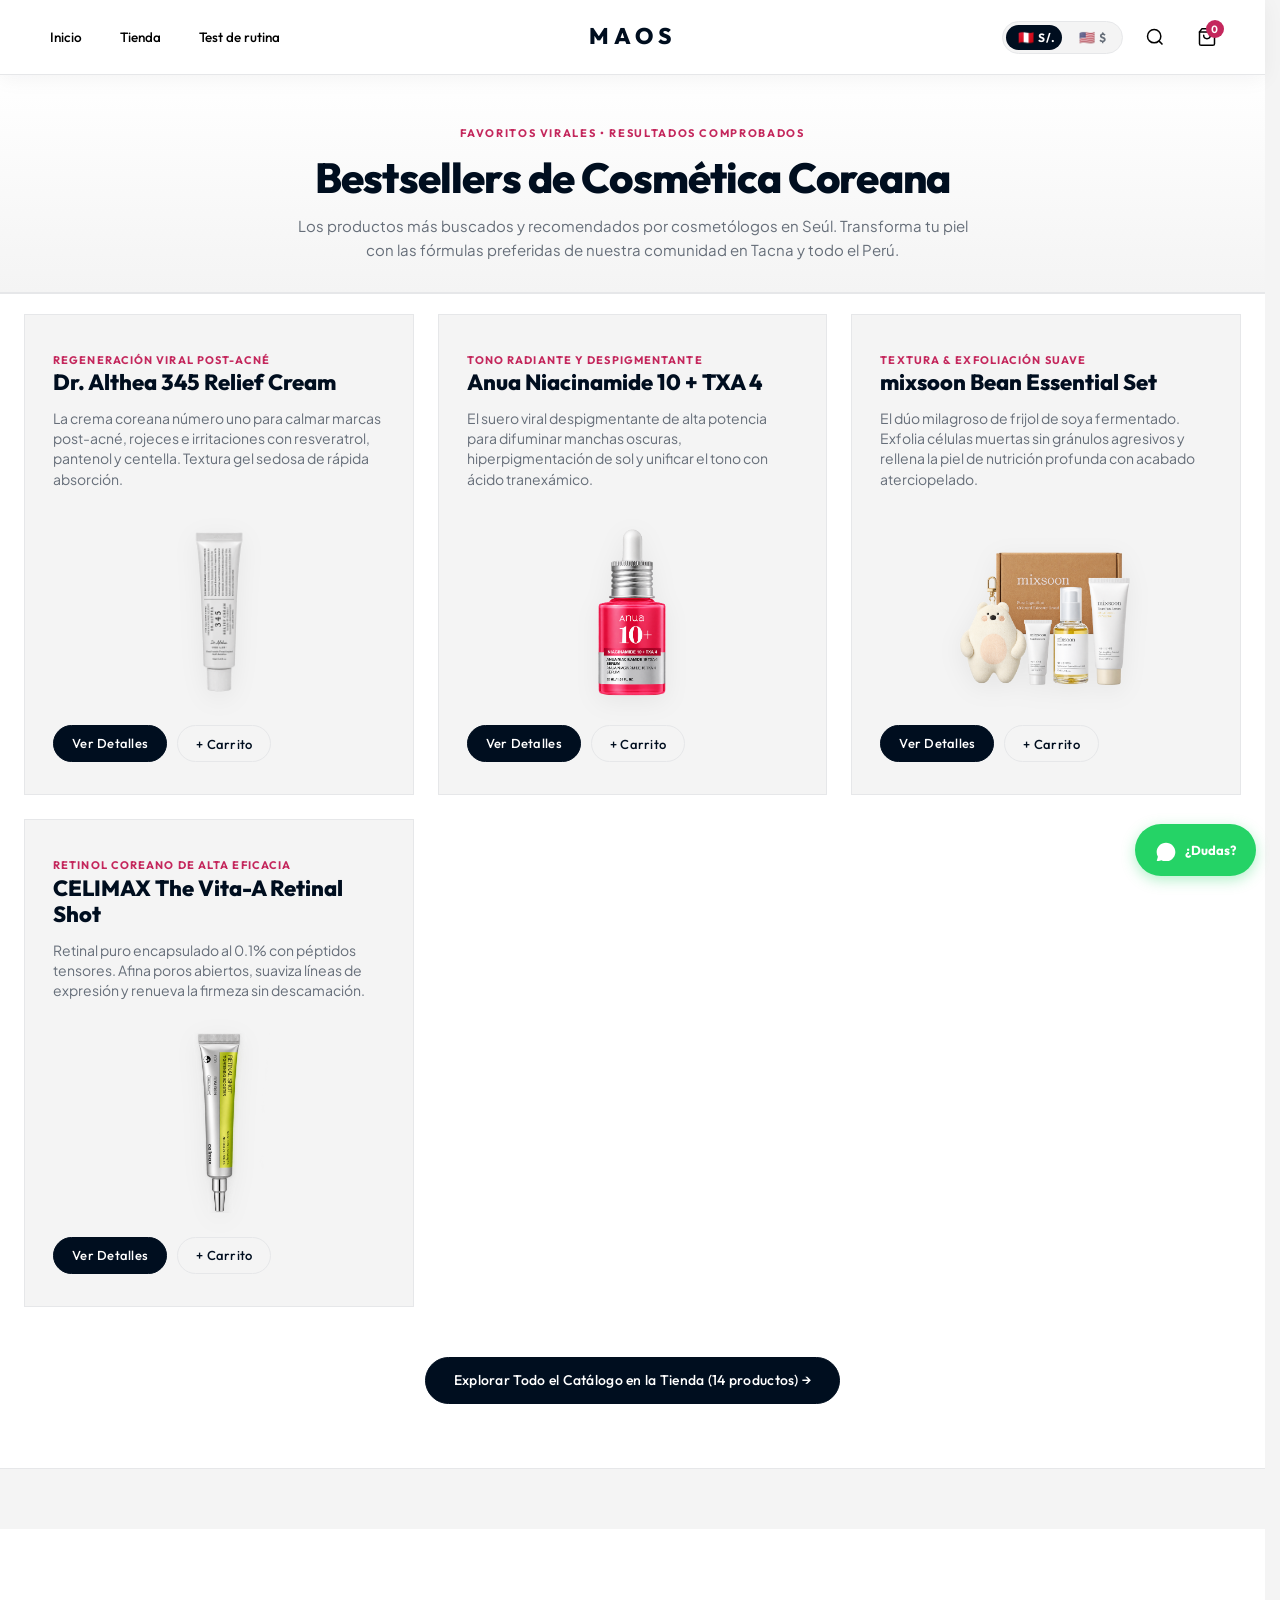
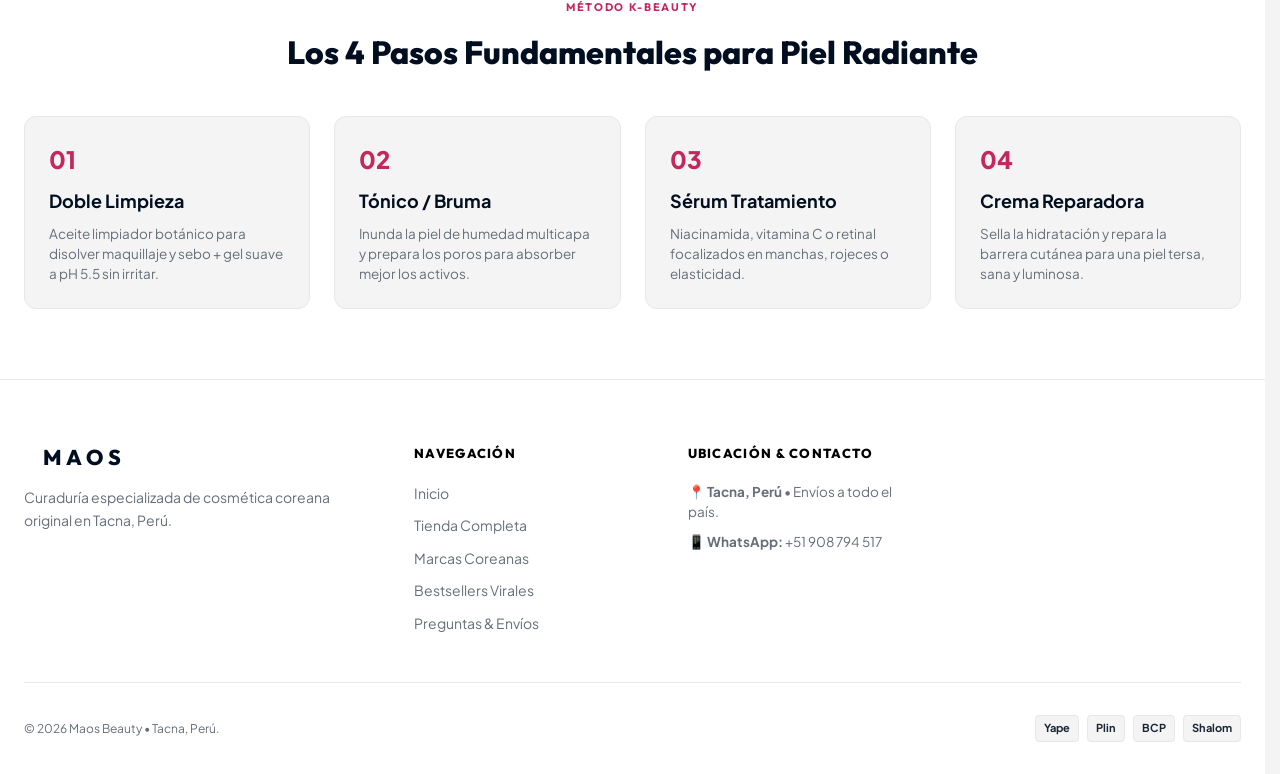
==== commit 383f4c86: "V4" ====
--- a/bestsellers.html
+++ b/bestsellers.html
@@ -448,7 +448,7 @@
     </div>
   </footer>
 
-  <script src="app.js?v=12"></script>
+  <script src="app.js?v=21"></script>
 </body>
 
 </html>
--- a/index.css
+++ b/index.css
@@ -1254,6 +1254,33 @@
 .brand-logo-text.mixsoon {
   font-size: 18px;
   font-weight: 600;
+  letter-spacing: 0.06em;
+  text-transform: lowercase;
+}
+
+.brand-logo-text.skin1004 {
+  font-size: 17px;
+  font-weight: 800;
+  letter-spacing: 0.14em;
+  text-transform: uppercase;
+}
+
+.brand-logo-text.cosrx {
+  font-size: 18px;
+  font-weight: 800;
+  letter-spacing: 0.12em;
+  text-transform: uppercase;
+}
+
+.brand-logo-text.torriden {
+  font-size: 17px;
+  font-weight: 700;
+  letter-spacing: 0.08em;
+}
+
+.brand-logo-text.medicube {
+  font-size: 17px;
+  font-weight: 700;
   letter-spacing: 0.06em;
   text-transform: lowercase;
 }
